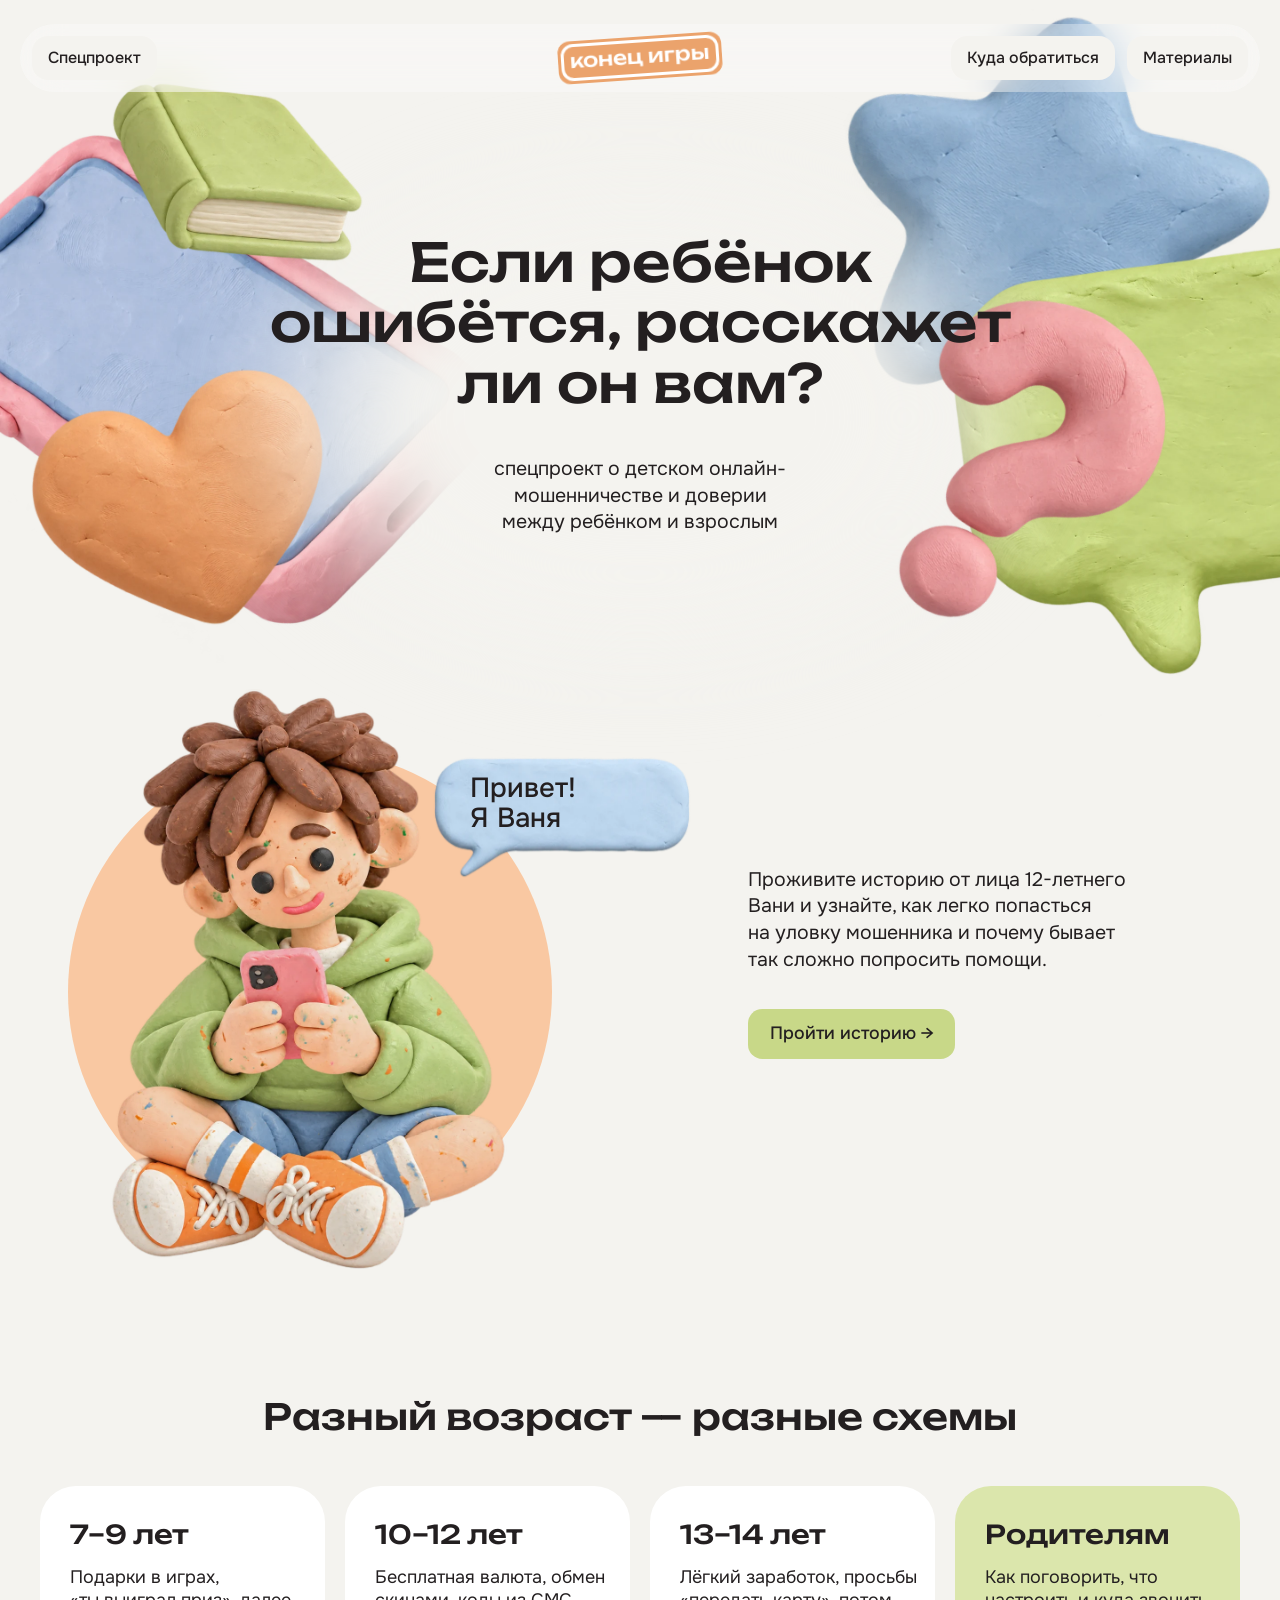
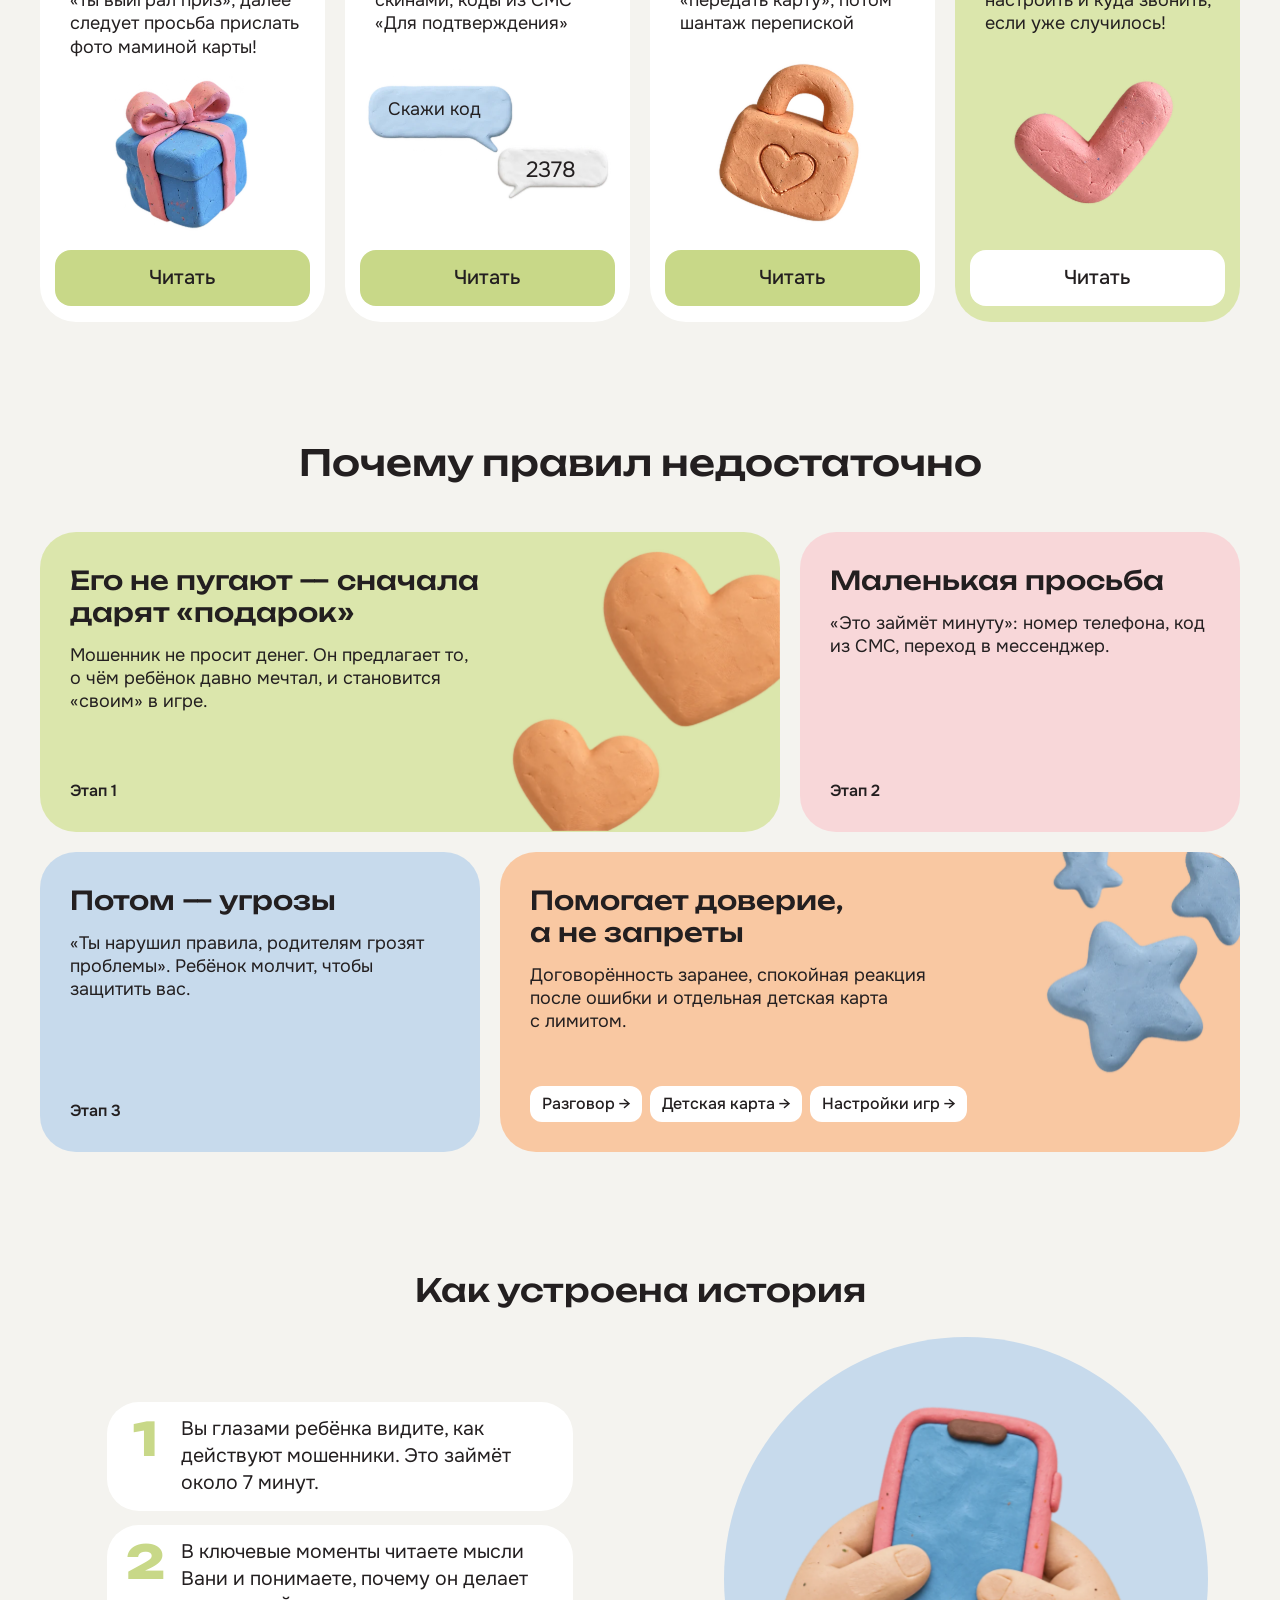
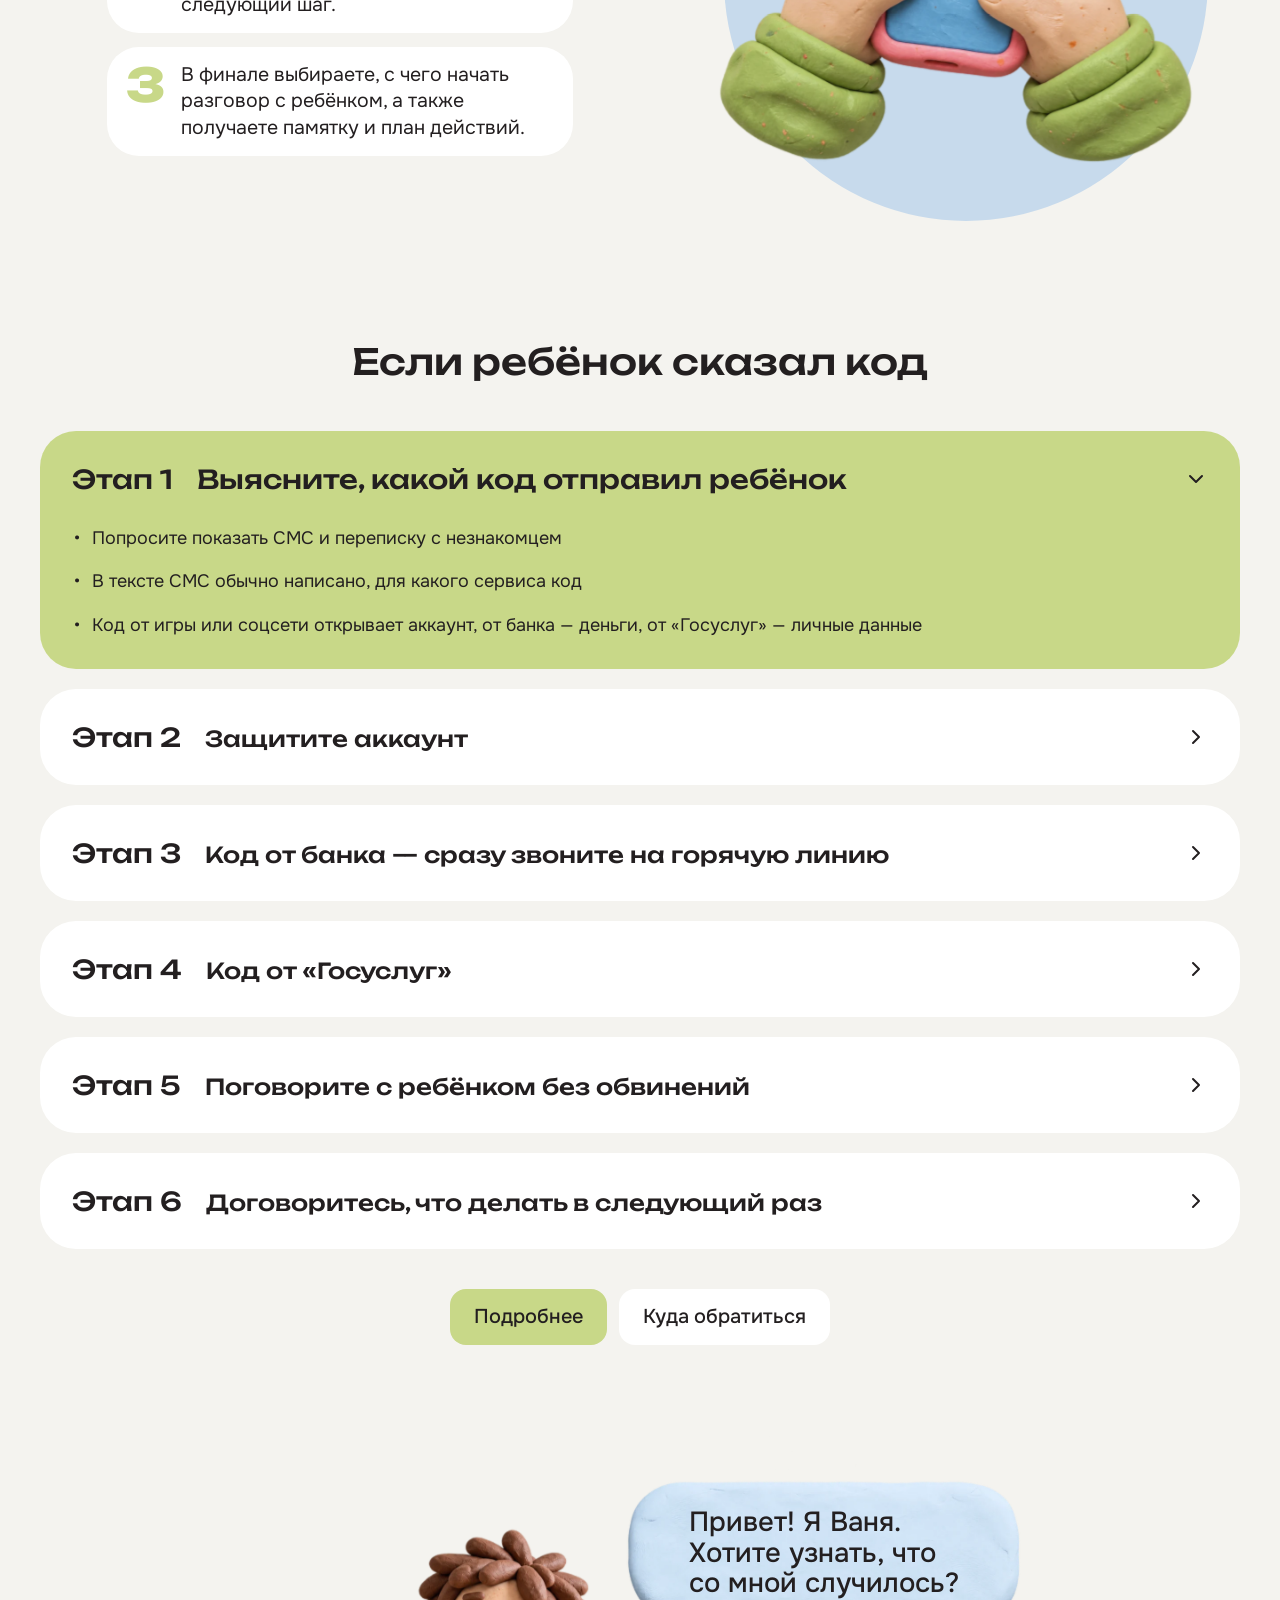
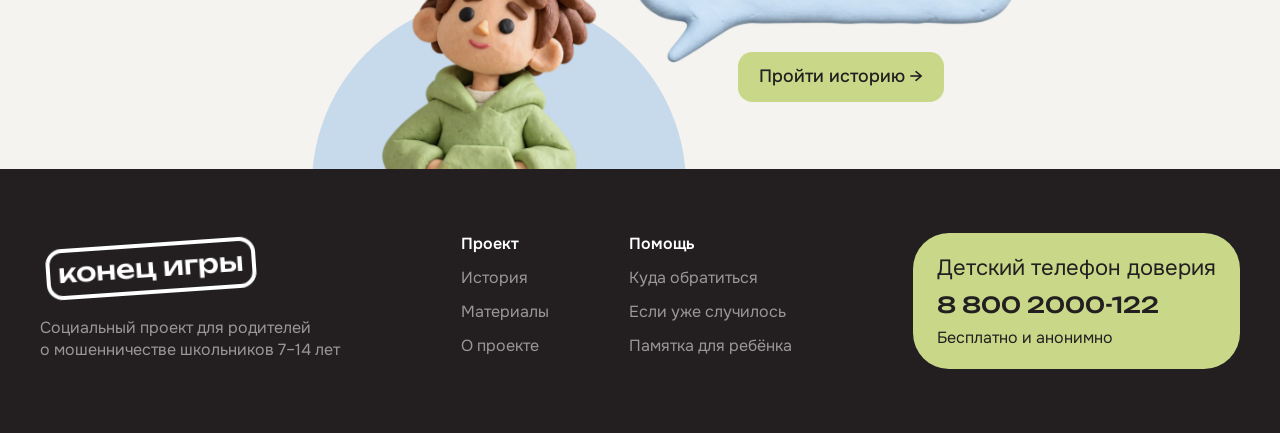
==== index.html @ 8a432562 "SEO: заголовки, описания и alt под поисковые запросы Co-Authored-By: Claude Opus 5.5 (1M context) <n" ====
<!doctype html>
<html lang="ru">
<head>
  <meta charset="utf-8">
  <meta name="viewport" content="width=device-width, initial-scale=1">
  <title>Как защитить ребёнка от мошенников в интернете и играх — Конец игры</title>
  <meta name="description" content="Как мошенники обманывают детей 7–14 лет в играх и мессенджерах и что делать, если ребёнок сказал код из СМС. Интерактивная история 12-летнего Вани и памятки для родителей.">
  <meta name="yandex-verification" content="2475af192db2d3e0" />
  <link rel="canonical" href="https://endofthegame.ru/">
  <meta name="robots" content="index, follow">
  <meta name="theme-color" content="#f4f3ef">
  <link rel="icon" href="/favicon.ico" sizes="any">
  <link rel="icon" href="/icon-192.png" type="image/png" sizes="192x192">
  <link rel="apple-touch-icon" href="/apple-touch-icon.png">
  <link rel="manifest" href="/site.webmanifest">
  <meta property="og:type" content="website">
  <meta property="og:site_name" content="Конец игры">
  <meta property="og:locale" content="ru_RU">
  <meta property="og:url" content="https://endofthegame.ru/">
  <meta property="og:title" content="Конец игры — если ребёнок ошибётся, расскажет ли он вам?">
  <meta property="og:description" content="Как мошенники обманывают детей 7–14 лет в играх и мессенджерах и что делать, если ребёнок сказал код из СМС. Интерактивная история 12-летнего Вани и памятки для родителей.">
  <meta property="og:image" content="https://endofthegame.ru/assets/og/og-image.jpg">
  <meta property="og:image:width" content="1200">
  <meta property="og:image:height" content="630">
  <meta property="og:image:alt" content="Конец игры: пластилиновый Ваня со смартфоном и вопрос «Если ваш ребёнок ошибётся, он расскажет вам?»">
  <meta name="twitter:card" content="summary_large_image">
  <meta name="twitter:title" content="Конец игры — если ребёнок ошибётся, расскажет ли он вам?">
  <meta name="twitter:description" content="Как мошенники обманывают детей 7–14 лет в играх и мессенджерах и что делать, если ребёнок сказал код из СМС. Интерактивная история 12-летнего Вани и памятки для родителей.">
  <meta name="twitter:image" content="https://endofthegame.ru/assets/og/og-image.jpg">
  <script type="application/ld+json">{"@context": "https://schema.org", "@type": "WebSite", "name": "Конец игры", "url": "https://endofthegame.ru/", "inLanguage": "ru", "description": "Как мошенники обманывают детей 7–14 лет в играх и мессенджерах и что делать, если ребёнок сказал код из СМС. Интерактивная история 12-летнего Вани и памятки для родителей.", "image": "https://endofthegame.ru/assets/og/og-image.jpg"}</script>
  <link rel="preconnect" href="https://fonts.googleapis.com">
  <link rel="preconnect" href="https://fonts.gstatic.com" crossorigin>
  <link href="https://fonts.googleapis.com/css2?family=Onest:wght@400;500;600&family=Unbounded:wght@500;800&display=swap" rel="stylesheet">
  <link rel="stylesheet" href="css/styles.css?v=202610262230">
  <!-- Картинки первого экрана: грузим сразу, только нужный вариант (компьютер или телефон) -->
  <link rel="preload" as="image" href="assets/m/m-hero.webp?v=2" type="image/webp" media="(max-width: 900px), (max-width: 1100px) and (max-height: 500px)" fetchpriority="high">
  <link rel="preload" as="image" href="assets/hero-phone.webp" type="image/webp" media="(min-width: 1101px), (min-width: 901px) and (min-height: 501px)" fetchpriority="high">
  <link rel="preload" as="image" href="assets/hero-book.webp" type="image/webp" media="(min-width: 1101px), (min-width: 901px) and (min-height: 501px)" fetchpriority="high">
  <link rel="preload" as="image" href="assets/hero-heart.webp" type="image/webp" media="(min-width: 1101px), (min-width: 901px) and (min-height: 501px)" fetchpriority="high">
  <link rel="preload" as="image" href="assets/hero-cloud.webp" type="image/webp" media="(min-width: 1101px), (min-width: 901px) and (min-height: 501px)" fetchpriority="high">
  <link rel="preload" as="image" href="assets/hero-bubble-lime.webp" type="image/webp" media="(min-width: 1101px), (min-width: 901px) and (min-height: 501px)" fetchpriority="high">
  <link rel="preload" as="image" href="assets/hero-question.webp" type="image/webp" media="(min-width: 1101px), (min-width: 901px) and (min-height: 501px)" fetchpriority="high">
  <!-- Yandex.Metrika counter -->
  <script type="text/javascript">
      (function(m,e,t,r,i,k,a){
          m[i]=m[i]||function(){(m[i].a=m[i].a||[]).push(arguments)};
          m[i].l=1*new Date();
          for (var j = 0; j < document.scripts.length; j++) {if (document.scripts[j].src === r) { return; }}
          k=e.createElement(t),a=e.getElementsByTagName(t)[0],k.async=1,k.src=r,a.parentNode.insertBefore(k,a)
      })(window, document,'script','https://mc.yandex.ru/metrika/tag.js?id=113775909', 'ym');

      ym(113775909, 'init', {ssr:true, webvisor:true, clickmap:true, ecommerce:"dataLayer", referrer: document.referrer, url: location.href, accurateTrackBounce:true, trackLinks:true});
  </script>
  <noscript><div><img src="https://mc.yandex.ru/watch/113775909" style="position:absolute; left:-9999px;" alt="" /></div></noscript>
  <!-- /Yandex.Metrika counter -->
</head>
<body>

<header class="header">
  <a class="nav-item" href="/">Спецпроект</a>
  <a class="header__logo" href="/" aria-label="Конец игры — на главную"><span class="logo">Конец игры</span></a>
  <button class="header__burger" type="button" aria-label="Меню" aria-expanded="false" data-burger><span></span></button>
  <nav class="header__menu" aria-label="Основное меню">
    <a class="nav-item" href="/help">Куда обратиться</a>
    <a class="nav-item" href="/materials">Материалы</a>
  </nav>
</header>

<main>
  <!-- Первый экран: коллаж в координатах макета 1440 -->
  <section class="hero" data-fit data-stretch aria-labelledby="hero-title">
    <!-- На телефоне вместо коллажа — одна картинка из мобильного макета -->
    <img decoding="async" fetchpriority="high" class="hero__m-art m-only" src="assets/m/m-hero.webp?v=2" alt="" width="1170" height="1740">
    <div class="hero__shapes">
    <img decoding="async" loading="lazy" class="deco" data-m="phone" src="assets/hero-phone.webp" alt="" style="left:0px;top:0px;width:736.5px;height:933.5px">
    <img decoding="async" loading="lazy" class="deco" data-m="book" src="assets/hero-book.webp" alt="" style="left:78px;top:53px;width:368px;height:296px">
    <img decoding="async" loading="lazy" class="deco" data-m="heart" src="assets/hero-heart.webp" alt="" style="left:0.3px;top:368px;width:445.6px;height:389.7px">
    <img decoding="async" loading="lazy" class="deco" data-a="right" data-m="cloud" src="assets/hero-cloud.webp" alt="" style="left:782px;top:0px;width:658px;height:536.5px">
    <img decoding="async" loading="lazy" class="deco" data-a="right" data-m="bubble" src="assets/hero-bubble-lime.webp" alt="" style="left:977px;top:144px;width:463px;height:739.9px">
    <div class="hero__glow" data-a="center" aria-hidden="true"></div>
    <img decoding="async" loading="lazy" class="deco" data-a="right" data-m="question" src="assets/hero-question.webp" alt="" style="left:887px;top:261px;width:477px;height:507px">
    </div>

    <div class="hero__title" data-a="center">
      <h1 class="h1" id="hero-title">Если ребёнок ошибётся, расскажет ли он&nbsp;вам?</h1>
      <p class="lead">спецпроект о&nbsp;детском онлайн-мошенничестве и&nbsp;доверии между ребёнком и&nbsp;взрослым</p>
    </div>

    <div class="hero__vanya">
    <div class="circle" data-m="vanya-circle" style="left:76px;top:844px;width:544px;height:544px;background:var(--peach-200)"></div>
    <picture><source media="(max-width: 600px)" srcset="assets/m/m-teen-hero.webp"><img decoding="async" class="deco" data-m="vanya" src="assets/teen-hero.webp" alt="Ваня — пластилиновый подросток со смартфоном" style="left:25px;top:768px;width:617px;height:667px"></picture>
    <picture><source media="(max-width: 600px)" srcset="assets/m/m-hello.webp"><img decoding="async" class="deco" data-m="hello" src="assets/bubble-blue-small.webp" alt="" style="left:471px;top:816px;width:321px;height:199px"></picture>
    <p class="bubble-text" data-m="hello-text" style="left:529px;top:870px;width:207px">Привет!<br>Я&nbsp;Ваня</p>
    </div>

    <div class="hero__intro" data-a="center">
      <p class="lead">Проживите историю от&nbsp;лица 12-летнего Вани и&nbsp;узнайте, как легко попасться на&nbsp;уловку мошенника и&nbsp;почему бывает так сложно попросить&nbsp;помощи.</p>
      <a class="btn" href="/story">Пройти историю →</a>
    </div>
  </section>

  <!-- Разный возраст — разные схемы -->
  <section class="section container" aria-labelledby="ages-title">
    <h2 class="h2 section__title" id="ages-title">Разный возраст&nbsp;— разные&nbsp;схемы</h2>
    <div class="ages">
      <article class="age-card">
        <div class="age-card__text">
          <h3 class="h3">7–9&nbsp;лет</h3>
          <p class="body">Подарки в&nbsp;играх, «ты&nbsp;выиграл приз», далее следует просьба прислать фото маминой&nbsp;карты!</p>
        </div>
        <img decoding="async" loading="lazy" class="deco" data-vis="0.073 0.939" src="assets/age-gift.webp" alt="" style="left:59.8px;top:182.5px;width:166.5px;height:171px">
        <a class="btn" href="/materials">Читать</a>
      </article>

      <article class="age-card">
        <div class="age-card__text">
          <h3 class="h3">10–12&nbsp;лет</h3>
          <p class="body">Бесплатная валюта, обмен скинами, коды из&nbsp;СМС «Для&nbsp;подтверждения»</p>
        </div>
        <!-- Облачко и его текст в одной обёртке, чтобы двигались вместе -->
        <div class="deco age-bubble" style="left:15px;top:182px;width:161px;height:100px">
          <img decoding="async" loading="lazy" src="assets/age-bubble-blue.webp" alt="" data-vis="0.185 0.855">
          <p class="age-card__snippet" style="left:28px;top:31px">Скажи&nbsp;код</p>
        </div>
        <div class="deco age-bubble" style="left:146px;top:248px;width:124.3px;height:77.2px">
          <img decoding="async" loading="lazy" src="assets/age-bubble-white.webp" alt="" data-vis="0.181 0.852">
          <p class="age-card__snippet age-card__snippet--code" style="left:35px;top:22px">2378</p>
        </div>
        <a class="btn" href="/materials">Читать</a>
      </article>

      <article class="age-card">
        <div class="age-card__text">
          <h3 class="h3">13–14&nbsp;лет</h3>
          <p class="body">Лёгкий заработок, просьбы «передать карту», потом шантаж&nbsp;перепиской</p>
        </div>
        <img decoding="async" loading="lazy" class="deco" data-vis="0.043 0.957" src="assets/age-lock.webp" alt="" style="left:49.8px;top:169px;width:182.5px;height:173px">
        <a class="btn" href="/materials">Читать</a>
      </article>

      <article class="age-card age-card--lime">
        <div class="age-card__text">
          <h3 class="h3">Родителям</h3>
          <p class="body">Как поговорить, что настроить и&nbsp;куда звонить, если уже&nbsp;случилось!</p>
        </div>
        <img decoding="async" loading="lazy" class="deco" data-vis="0.03 0.951" src="assets/age-check.webp" alt="" style="left:52.5px;top:192px;width:180px;height:133px">
        <a class="btn btn--white" href="/help">Читать</a>
      </article>
    </div>
  </section>

  <!-- Почему правил недостаточно -->
  <section class="section container" aria-labelledby="why-title">
    <h2 class="h2 section__title" id="why-title">Почему правил недостаточно</h2>
    <div class="stages">
      <article class="stage-card stage-card--lime">
        <div class="stage-card__text">
          <h3 class="h3">Его не&nbsp;пугают&nbsp;— сначала дарят «подарок»</h3>
          <p class="body">Мошенник не&nbsp;просит денег. Он&nbsp;предлагает то, о&nbsp;чём ребёнок давно мечтал, и&nbsp;становится «своим» в&nbsp;игре.</p>
        </div>
        <p class="stage-card__step">Этап&nbsp;1</p>
        <img decoding="async" loading="lazy" class="deco" src="assets/stage-heart-small.webp" alt="" style="left:438px;top:165px;width:209.2px;height:134.8px">
        <img decoding="async" loading="lazy" class="deco" src="assets/stage-heart-large.webp" alt="" style="left:515px;top:0.1px;width:225.3px;height:226.8px">
        <img decoding="async" loading="lazy" class="stage-card__m-art m-only" src="assets/m/m-stage-hearts.webp" alt="" style="right:0;top:0;width:130.5px">
      </article>
      <article class="stage-card stage-card--pink">
        <div class="stage-card__text">
          <h3 class="h3">Маленькая просьба</h3>
          <p class="body">«Это займёт минуту»: номер телефона, код из&nbsp;СМС, переход в&nbsp;мессенджер.</p>
        </div>
        <p class="stage-card__step">Этап&nbsp;2</p>
      </article>
    </div>
    <div class="stages stages--bottom">
      <article class="stage-card stage-card--blue">
        <div class="stage-card__text">
          <h3 class="h3">Потом —&nbsp;угрозы</h3>
          <p class="body">«Ты&nbsp;нарушил правила, родителям грозят проблемы». Ребёнок молчит, чтобы защитить&nbsp;вас.</p>
        </div>
        <p class="stage-card__step">Этап&nbsp;3</p>
      </article>
      <article class="stage-card stage-card--peach">
        <img decoding="async" loading="lazy" class="deco" src="assets/stage-star-1.webp" alt="" style="left:628px;top:0px;width:112px;height:125.6px">
        <img decoding="async" loading="lazy" class="deco" src="assets/stage-star-2.webp" alt="" style="left:525px;top:0px;width:125.2px;height:77.5px">
        <img decoding="async" loading="lazy" class="deco" src="assets/stage-star-3.webp" alt="" style="left:544px;top:25px;width:195.8px;height:234.5px">
        <img decoding="async" loading="lazy" class="stage-card__m-art m-only" src="assets/m/m-stage-stars.webp" alt="" style="right:0;top:0;width:127px">
        <div class="stage-card__text">
          <h3 class="h3" style="max-width:325px">Помогает доверие, а&nbsp;не&nbsp;запреты</h3>
          <p class="body" style="max-width:422px">Договорённость заранее, спокойная реакция после ошибки и&nbsp;отдельная детская карта с&nbsp;лимитом.</p>
        </div>
        <div class="stage-card__chips">
          <a class="chip" href="/materials">Разговор →</a>
          <a class="chip" href="/materials">Детская карта →</a>
          <a class="chip" href="/materials">Настройки игр →</a>
        </div>
      </article>
    </div>
  </section>

  <!-- Как устроена история -->
  <section class="section" aria-labelledby="how-title">
    <div class="how" data-fit style="width:1440px;margin:0 auto">
      <h2 class="h2 center how__title" id="how-title">Как устроена&nbsp;история</h2>
      <ol class="how__list">
        <li class="option-card"><span class="number">1</span><p class="lead">Вы&nbsp;глазами ребёнка видите, как действуют мошенники. Это займёт около 7 минут.</p></li>
        <li class="option-card"><span class="number">2</span><p class="lead">В&nbsp;ключевые моменты читаете мысли Вани и&nbsp;понимаете, почему он&nbsp;делает следующий шаг.</p></li>
        <li class="option-card"><span class="number">3</span><p class="lead">В&nbsp;финале выбираете, с&nbsp;чего начать разговор с&nbsp;ребёнком, а&nbsp;также получаете памятку и&nbsp;план действий.</p></li>
      </ol>
      <div class="how__art" aria-hidden="true">
        <div class="circle" style="inset:0;background:var(--blue-200)"></div>
        <picture><source media="(max-width: 600px)" srcset="assets/m/m-hands.webp"><img decoding="async" loading="lazy" class="deco" src="assets/hands-phone.webp" alt="" style="left:-9px;top:58px;width:539px;height:420px"></picture>
      </div>
    </div>
  </section>

  <!-- Если это уже случилось -->
  <section class="section container" id="if-happened" aria-labelledby="happened-title">
    <h2 class="h2 section__title" id="happened-title">Если ребёнок сказал&nbsp;код</h2>
    <!-- Шаги совпадают с памяткой для родителей на «Куда обратиться» -->
    <div class="steps">
      <details class="step" open>
        <summary class="step__head">
          <span class="step__title"><span class="step__num">Этап 1</span><span class="step__name">Выясните, какой код отправил ребёнок</span></span>
          <svg class="step__chevron" viewBox="0 0 24 24" fill="none" aria-hidden="true"><path d="M9 6l6 6-6 6" stroke="currentColor" stroke-width="2" stroke-linecap="round" stroke-linejoin="round"/></svg>
        </summary>
        <ul class="step__body body">
          <li>Попросите показать СМС и&nbsp;переписку с&nbsp;незнакомцем</li>
          <li>В&nbsp;тексте СМС обычно написано, для&nbsp;какого сервиса&nbsp;код</li>
          <li>Код от&nbsp;игры или&nbsp;соцсети открывает аккаунт, от&nbsp;банка&nbsp;— деньги, от&nbsp;«Госуслуг»&nbsp;— личные&nbsp;данные</li>
        </ul>
      </details>
      <details class="step">
        <summary class="step__head">
          <span class="step__title"><span class="step__num">Этап 2</span><span class="step__name">Защитите аккаунт</span></span>
          <svg class="step__chevron" viewBox="0 0 24 24" fill="none" aria-hidden="true"><path d="M9 6l6 6-6 6" stroke="currentColor" stroke-width="2" stroke-linecap="round" stroke-linejoin="round"/></svg>
        </summary>
        <ul class="step__body body">
          <li>Откройте приложение сами, не&nbsp;по&nbsp;ссылкам незнакомца</li>
          <li>Смените пароль, завершите чужие сеансы, включите двухфакторную&nbsp;защиту</li>
          <li>Сделайте скриншоты переписки и&nbsp;СМС, ничего не&nbsp;удаляйте</li>
        </ul>
      </details>
      <details class="step">
        <summary class="step__head">
          <span class="step__title"><span class="step__num">Этап 3</span><span class="step__name">Код от&nbsp;банка&nbsp;— сразу звоните на&nbsp;горячую линию</span></span>
          <svg class="step__chevron" viewBox="0 0 24 24" fill="none" aria-hidden="true"><path d="M9 6l6 6-6 6" stroke="currentColor" stroke-width="2" stroke-linecap="round" stroke-linejoin="round"/></svg>
        </summary>
        <ul class="step__body body">
          <li>Номер берите на&nbsp;обороте карты или&nbsp;на&nbsp;официальном сайте&nbsp;банка</li>
          <li>Попросите проверить операции и&nbsp;заблокировать карту или&nbsp;онлайн-банк</li>
          <li>Не&nbsp;«отменяйте перевод» по&nbsp;инструкции&nbsp;незнакомца</li>
        </ul>
      </details>
      <details class="step">
        <summary class="step__head">
          <span class="step__title"><span class="step__num">Этап 4</span><span class="step__name">Код от&nbsp;«Госуслуг»</span></span>
          <svg class="step__chevron" viewBox="0 0 24 24" fill="none" aria-hidden="true"><path d="M9 6l6 6-6 6" stroke="currentColor" stroke-width="2" stroke-linecap="round" stroke-linejoin="round"/></svg>
        </summary>
        <ul class="step__body body">
          <li>Войдите через официальный сайт или&nbsp;приложение и&nbsp;смените&nbsp;пароль</li>
          <li>Проверьте сеансы, контакты и&nbsp;историю действий</li>
          <li>Нет доступа&nbsp;— в&nbsp;поддержку, данные уже используют&nbsp;— в&nbsp;полицию</li>
        </ul>
      </details>
      <details class="step">
        <summary class="step__head">
          <span class="step__title"><span class="step__num">Этап 5</span><span class="step__name">Поговорите с&nbsp;ребёнком без&nbsp;обвинений</span></span>
          <svg class="step__chevron" viewBox="0 0 24 24" fill="none" aria-hidden="true"><path d="M9 6l6 6-6 6" stroke="currentColor" stroke-width="2" stroke-linecap="round" stroke-linejoin="round"/></svg>
        </summary>
        <ul class="step__body body">
          <li>Скажите: «Спасибо, что&nbsp;рассказал. Давай вместе&nbsp;разберёмся»</li>
          <li>Сначала решите проблему, потом спокойно&nbsp;обсудите</li>
          <li>Ошибка&nbsp;— не&nbsp;повод для&nbsp;наказания: на&nbsp;уловки попадаются и&nbsp;взрослые</li>
        </ul>
      </details>
      <details class="step">
        <summary class="step__head">
          <span class="step__title"><span class="step__num">Этап 6</span><span class="step__name">Договоритесь, что&nbsp;делать в&nbsp;следующий раз</span></span>
          <svg class="step__chevron" viewBox="0 0 24 24" fill="none" aria-hidden="true"><path d="M9 6l6 6-6 6" stroke="currentColor" stroke-width="2" stroke-linecap="round" stroke-linejoin="round"/></svg>
        </summary>
        <ul class="step__body body">
          <li>Коды из&nbsp;СМС никому, даже «поддержке» и&nbsp;друзьям</li>
          <li>Требуют код, угрожают или&nbsp;обещают подарок&nbsp;— прекратить разговор и&nbsp;прийти к&nbsp;взрослому</li>
          <li>Рассказать вам можно всегда, даже если уже&nbsp;ответил</li>
        </ul>
      </details>
    </div>
    <div class="steps__more">
      <a class="btn" href="/help#parents-memo">Подробнее</a>
      <a class="btn btn--white" href="/help#contacts-block">Куда обратиться</a>
    </div>
  </section>

  <!-- Финальный призыв -->
  <section class="final" aria-label="Пройти историю">
    <div class="final__stage" data-fit>
      <div class="final__vanya">
      <div class="circle" style="left:351px;top:189px;width:421px;height:421px;background:var(--blue-200)"></div>
      <picture><source media="(max-width: 600px)" srcset="assets/m/m-cta-teen.webp"><img decoding="async" loading="lazy" class="deco" src="assets/teen-final.webp" alt="Ваня" style="left:422px;top:109px;width:259px;height:482px"></picture>
      </div>
      <div class="final__bubble">
      <picture><source media="(max-width: 600px)" srcset="assets/m/m-cta-bubble.webp"><img decoding="async" loading="lazy" class="deco" src="assets/bubble-blue-large.webp" alt="" style="left:680px;top:0;width:492px;height:306px"></picture>
      <p class="bubble-text" style="left:707px;top:58px;width:439px;height:160px"><span>Привет! Я&nbsp;Ваня.<br>Хотите узнать, что<br>со&nbsp;мной&nbsp;случилось?</span></p>
      </div>
      <a class="btn final__btn" href="/story" style="position:absolute;left:830px;top:250px">Пройти историю →</a>
    </div>
  </section>
</main>

<footer class="footer">
  <div class="container footer__inner">
    <div class="footer__about">
      <span class="logo logo--footer">Конец игры</span>
      <p class="body-s">Социальный проект для&nbsp;родителей<br>о&nbsp;мошенничестве школьников 7–14&nbsp;лет</p>
    </div>
    <nav class="footer__nav" aria-label="Подвал">
      <div class="footer__col">
        <span class="footer__col-title">Проект</span>
        <a href="/story">История</a>
        <a href="/materials">Материалы</a>
        <a href="/about">О&nbsp;проекте</a>
      </div>
      <div class="footer__col">
        <span class="footer__col-title">Помощь</span>
        <a href="/help">Куда обратиться</a>
        <a href="/#if-happened">Если уже случилось</a>
        <a href="/materials">Памятка для&nbsp;ребёнка</a>
      </div>
    </nav>
    <a class="hotline" href="tel:88002000122">
      <span class="hotline__title">Детский телефон доверия</span>
      <span class="hotline__phone">8 800 2000-122</span>
      <span class="body-s">Бесплатно и&nbsp;анонимно</span>
    </a>
  </div>
</footer>

<script src="js/fit.js?v=202610262230"></script>
<script src="js/menu.js?v=202610262230"></script>
<script src="js/age-center.js?v=202610262230"></script>
<script src="js/hero-motion.js?v=202610262230"></script>
<script src="js/page-motion.js?v=202610262230"></script>
</body>
</html>
---- css/styles.css ----
/* «Конец игры» — стили сайта по макету в Figma (страница «сайт финалим») */

/* ---------- Токены ---------- */
:root {
  --bg-page: #f4f3ef;
  --bg-surface: #ffffff;
  --bg-inverse: #231f20;
  --text-primary: #231f20;
  --text-secondary: #6e6a6b;
  --text-on-dark: #ffffff;
  --text-on-dark-secondary: #9b9799;

  --lime-500: #c8d888;
  --lime-200: #dbe6ac;
  --pink-500: #edaaae;
  --pink-200: #f8d7d9;
  --blue-500: #92b2ce;
  --blue-200: #c7daec;
  --peach-500: #eba36c;
  --peach-200: #f9c8a2;

  --radius-s: 12px;
  --radius-m: 16px;
  --radius-l: 36px;
  --radius-full: 999px;

  --container: 1200px;
  --header-width: 1320px;
  --section-gap: 120px;

  --font-heading: "Unbounded", system-ui, sans-serif;
  --font-text: "Onest", system-ui, sans-serif;
}

/* ---------- База ---------- */
*,
*::before,
*::after { box-sizing: border-box; }

/* Без висячих слов: заголовки ровными строками, абзацы без одного слова в последней строке */
h1, h2, h3, h4 { text-wrap: balance; }
/* p, li без text-wrap: pretty: он рвал строки раньше времени и давал дыры в тексте; висячие слова держит &nbsp; */

html { -webkit-text-size-adjust: 100%; }

body {
  margin: 0;
  background: var(--bg-page);
  color: var(--text-primary);
  font-family: var(--font-text);
  font-size: 18px;
  line-height: 1.3;
}

/* Иллюстрации-коллажи выходят за край макета — обрезаем по ширине окна */
main { overflow-x: clip; }

h1, h2, h3, h4, p, ul { margin: 0; }
ul { padding: 0; list-style: none; }
a { color: inherit; text-decoration: none; }
img { display: block; max-width: none; }

/* Картинка ещё не выгружена — не показываем значок битого файла */
img.is-missing { visibility: hidden; }

.container {
  width: 100%;
  max-width: calc(var(--container) + 40px);
  margin: 0 auto;
  padding: 0 20px;
}

/* ---------- Типографика ---------- */
.h1 { font: 500 60px/68px var(--font-heading); }
.h2 { font: 500 36px/42px var(--font-heading); }
.h3 { font: 500 26px/32px var(--font-heading); }
.h4 { font: 500 22px/28px var(--font-heading); }
.number { font: 800 52px/52px var(--font-heading); color: var(--lime-500); }
.lead { font: 400 22px/30px var(--font-text); }
.body { font: 400 18px/1.3 var(--font-text); }
.body-s { font: 400 16px/22px var(--font-text); }
.label { font: 600 16px/22px var(--font-text); }
.eyebrow {
  font: 600 16px/20px var(--font-text);
  letter-spacing: 0.08em;
  text-transform: uppercase;
  color: var(--peach-500);
}
.center { text-align: center; }

.section { margin-top: var(--section-gap); }
.section__title { margin-bottom: 48px; text-align: center; }

/* ---------- Кнопки и чипы ---------- */
.btn {
  display: inline-flex;
  align-items: center;
  justify-content: center;
  gap: 8px;
  padding: 16px 24px;
  border: 0;
  border-radius: var(--radius-m);
  background: var(--lime-500);
  color: var(--text-primary);
  font: 500 20px/24px var(--font-text);
  cursor: pointer;
  white-space: nowrap;
  transition: filter .15s ease, transform .15s ease;
}
.btn:hover { filter: brightness(0.96); }
.btn:active { transform: translateY(1px); }
.btn:focus-visible,
.chip:focus-visible,
.nav-item:focus-visible { outline: 3px solid var(--blue-500); outline-offset: 2px; }
.btn--pink { background: var(--pink-500); }
.btn--white { background: var(--bg-surface); }
.btn--s { padding: 12px 16px; font-size: 16px; line-height: 20px; }

.chip {
  display: inline-flex;
  align-items: center;
  padding: 8px 12px;
  border-radius: var(--radius-s);
  background: var(--bg-surface);
  font: 500 16px/20px var(--font-text);
  white-space: nowrap;
}
.chip:hover { background: var(--bg-page); }

/* ---------- Логотип ---------- */
.logo {
  position: relative;
  display: inline-flex;
  align-items: flex-end;
  justify-content: center;
  padding: 9px 12px 10.5px;
  border-radius: 12px;
  background: var(--peach-500);
  color: #fff;
  font: 500 19.5px/23.5px var(--font-heading);
  text-transform: lowercase;
  white-space: nowrap;
  transform: rotate(-3.92deg);
}
.logo::after {
  content: "";
  position: absolute;
  inset: 2.6px 3.1px;
  border: 3px solid #fff;
  border-radius: 12px;
  pointer-events: none;
}
.logo--footer {
  padding: 12px 16px 14px;
  background: transparent;
  font-size: 26px;
  line-height: 31.4px;
  transform: rotate(-3.9deg);
}
.logo--footer::after { inset: 3.4px 4.2px; border-width: 4px; border-radius: 16px; }

/* Плашка «история Вани» в шапке истории */
.logo-story { position: relative; display: inline-block; width: 199px; height: 68px; }
.logo-story .logo { position: absolute; left: 1px; top: 1px; transform: rotate(1.08deg); }
.logo-story__tag {
  position: absolute;
  left: 80px;
  top: 32px;
  padding: 7.4px 7.2px 8.3px;
  border-radius: 7.2px;
  background: var(--blue-500);
  color: #fff;
  font: 500 11.75px/10px var(--font-heading);
  white-space: nowrap;
  transform: rotate(-4.37deg);
}

/* ---------- Шапка ---------- */
.header {
  position: absolute;
  z-index: 20;
  top: 24px;
  left: 50%;
  display: flex;
  align-items: center;
  justify-content: space-between;
  width: min(var(--header-width), calc(100% - 40px));
  height: 68px;
  padding: 12px;
  border-radius: var(--radius-full);
  background: rgba(255, 255, 255, 0.3);
  -webkit-backdrop-filter: blur(20px);
  backdrop-filter: blur(20px);
  transform: translateX(-50%);
}
/* На компьютере шапка закреплена сверху при прокрутке (кроме истории) */
.header:not(.header--story) { position: fixed; }
.header { transition: background-color .3s ease; }
.header.is-scrolled { background: rgba(243, 242, 238, .85); }
.header__menu { display: flex; gap: 12px; }
.header__logo { position: absolute; left: 50%; top: 50%; transform: translate(-50%, -50%); }

.nav-item {
  display: inline-flex;
  align-items: center;
  justify-content: center;
  padding: 12px 16px;
  border-radius: var(--radius-m);
  background: var(--bg-page);
  font: 500 16px/20px var(--font-text);
  white-space: nowrap;
}
.nav-item:hover { background: var(--bg-surface); }
.nav-item.is-active { background: var(--lime-500); }
.nav-item--surface { background: var(--bg-surface); color: var(--text-secondary); }
.nav-item--surface:hover { color: var(--text-primary); }

/* Шапка истории: лого слева, прогресс по центру, выход справа */
.header--story { background: transparent; backdrop-filter: none; -webkit-backdrop-filter: none; padding: 12px 0; }
.header--story .header__side { flex: 1 0 0; display: flex; }
.header--story .header__side--end { justify-content: flex-end; }
.header--story .logo-story { position: absolute; left: 0; top: 10px; }

.progress {
  display: flex;
  align-items: center;
  justify-content: space-between;
  gap: 16px;
  min-width: 330px;
  height: 42px;
  padding: 11.6px;
  white-space: nowrap;
  border-radius: 16px;
  background: var(--bg-surface);
  font: 400 18.5px/25.5px var(--font-text);
}
.progress__bars { display: flex; gap: 7px; }
.progress__bar { width: 32.4px; height: 9.3px; border-radius: 4px; background: var(--bg-page); }
.progress__bar.is-done { background: var(--lime-500); }
.progress--pink .progress__bar.is-done { background: var(--pink-500); }

/* ---------- Подвал ---------- */
.footer {
  margin-top: var(--section-gap);
  padding: 64px 0;
  background: var(--bg-inverse);
  color: var(--text-on-dark-secondary);
}
.footer__inner { display: flex; align-items: flex-start; justify-content: space-between; gap: 40px; }
.footer__about { display: flex; flex-direction: column; gap: 20px; }
.footer__about .logo { align-self: flex-start; margin: 7px 0 0 2px; }
.footer__nav { display: flex; gap: 80px; font: 400 16px/22px var(--font-text); }
.footer__col { display: flex; flex-direction: column; gap: 12px; }
.footer__col-title { font-weight: 600; color: var(--text-on-dark); }
.footer__col a:hover { color: var(--text-on-dark); }
.hotline {
  display: flex;
  flex-direction: column;
  gap: 8px;
  padding: 20px 24px;
  border-radius: var(--radius-l);
  background: var(--lime-500);
  color: var(--text-primary);
  white-space: nowrap;
}
.hotline__title { font: 400 22px/30px var(--font-text); }
.hotline__phone { font: 500 22px/28px var(--font-heading); }

/* Абсолютно позиционированные иллюстрации (координаты из макета) */
.deco { position: absolute; pointer-events: none; user-select: none; }
.screen img.gift-link { pointer-events: auto; cursor: pointer; }
.age-bubble img { position: absolute; inset: 0; width: 100%; height: 100%; }
.circle { position: absolute; border-radius: 50%; }

/* =========================================================
   Главная
   ========================================================= */
.hero {
  --dx: 0px;
  position: relative;
  width: 1440px;
  overflow: hidden;
  height: 1435px;
  margin: 0 auto;
}
.hero [data-a="right"] { translate: var(--dx) 0; }
.hero [data-a="center"] { translate: calc(var(--dx) / 2) 0; }
.hero__glow {
  position: absolute;
  left: 230px;
  top: 150px;
  width: 980px;
  height: 640px;
  border-radius: 50%;
  background: radial-gradient(closest-side, var(--bg-page) 55%, rgba(244, 243, 239, 0) 100%);
  filter: blur(40px);
}
.hero__title {
  position: absolute;
  left: 293px;
  top: 261px;
  width: 855px;
  display: flex;
  flex-direction: column;
  align-items: center;
  gap: 48px;
  text-align: center;
}
.hero__title .lead { width: 495px; text-wrap: balance; }
.hero__title .h1, .hero__intro .lead { text-wrap: balance; }
.hero__intro {
  position: absolute;
  left: 842px;
  top: 975px;
  width: 478px;
  display: flex;
  flex-direction: column;
  align-items: flex-start;
  gap: 40px;
}

/* Реплика героя поверх облачка-картинки */
/* Финальное облачко: текст по центру тела облачка */
.final__bubble .bubble-text { display: flex; align-items: center; justify-content: center; }
.bubble-text {
  position: absolute;
  font: 500 31px/1.1 var(--font-text);
}

/* Карточки возрастов */
.ages { display: grid; grid-template-columns: repeat(4, 1fr); gap: 20px; }
.age-card {
  position: relative;
  height: 436px;
  padding: 32px 30px;
  border-radius: var(--radius-l);
  background: var(--bg-surface);
  overflow: hidden;
}
.age-card--lime { background: var(--lime-200); }
.age-card__text { position: relative; z-index: 1; display: flex; flex-direction: column; gap: 16px; width: 243px; }
.age-card .btn { position: absolute; left: 15px; right: 15px; bottom: 16px; }
.age-card__snippet { position: absolute; font: 400 18px/1.3 var(--font-text); white-space: nowrap; }
.age-card__snippet--code { font-size: 22px; line-height: 30px; }

/* Карточки этапов */
.stages { display: grid; grid-template-columns: 740px 1fr; gap: 20px; }
.stages > :nth-child(3) { grid-column: auto; }
.stages--bottom { grid-template-columns: 440px 1fr; margin-top: 20px; }
.stage-card {
  position: relative;
  display: flex;
  flex-direction: column;
  justify-content: space-between;
  height: 300px;
  padding: 32px 30px 30px;
  border-radius: var(--radius-l);
  overflow: hidden;
}
.stage-card__text { position: relative; z-index: 1; display: flex; flex-direction: column; gap: 16px; max-width: 440px; }
.stage-card__step { position: relative; z-index: 1; font: 600 16px/22px var(--font-text); }
.stage-card--lime { background: var(--lime-200); }
.stage-card--pink { background: var(--pink-200); }
.stage-card--blue { background: var(--blue-200); }
.stage-card--peach { background: var(--peach-200); }
.stage-card__chips { position: relative; z-index: 1; display: flex; flex-wrap: wrap; gap: 8px; }

/* Как устроена история */
.how { position: relative; height: 618px; }
.how__title { position: relative; z-index: 1; }
.how__list { position: absolute; left: 120px; top: 147px; width: 525px; display: flex; flex-direction: column; gap: 16px; margin: 0; padding: 0; list-style: none; }
.option-card {
  display: flex;
  align-items: flex-start;
  gap: 16px;
  padding: 16px 20px;
  border-radius: var(--radius-l);
  background: var(--bg-surface);
}
.option-card .number { flex: 0 0 48px; text-align: center; }
.option-card .lead { flex: 1; }
.how__art { position: absolute; left: 814px; top: 74px; width: 544px; height: 544px; }

/* Если уже случилось — аккордеон */
.steps { display: flex; flex-direction: column; gap: 20px; }
.steps__more { display: flex; flex-wrap: wrap; justify-content: center; gap: 12px; margin-top: 40px; }
.step {
  border-radius: var(--radius-l);
  background: var(--bg-surface);
  transition: background .2s ease;
}
.step[open] { background: var(--lime-500); }
.step__head {
  display: flex;
  align-items: center;
  justify-content: space-between;
  gap: 24px;
  padding: 32px;
  cursor: pointer;
  list-style: none;
}
.step__head::-webkit-details-marker { display: none; }
.step__title { display: flex; align-items: baseline; gap: 24px; font-family: var(--font-heading); font-weight: 500; }
.step__num { font-size: 26px; line-height: 32px; white-space: nowrap; }
.step__name { font-size: 22px; line-height: 28px; }
.step[open] .step__name { font-size: 26px; line-height: 32px; }
.step__chevron { flex: 0 0 24px; width: 24px; height: 24px; transition: transform .2s ease; }
.step[open] .step__chevron { transform: rotate(90deg); }
.step__body { display: flex; flex-direction: column; gap: 20px; padding: 0 32px 32px; }
.step__body li { position: relative; padding-left: 20px; }
.step__body li::before { content: "•"; position: absolute; left: 2px; }

/* Финальный призыв */
.final { position: relative; margin-top: 85px; overflow: hidden; }
.final__stage { position: relative; width: 1440px; height: 381px; margin: 0 auto; }
/* Ваня стоит прямо на подвале, без отступа */
main:has(> .final:last-child) + .footer { margin-top: 0; }

/* =========================================================
   Экраны истории
   ========================================================= */
.story-page { min-height: 100vh; }
.scene {
  position: relative;
  width: 1440px;
  height: 720px;
  margin: 0 auto;
  overflow: hidden;
}
.scene__art {
  position: absolute;
  left: -174px;
  top: 0;
  width: 1010px;
  height: 721px;
  object-fit: cover;
  object-position: bottom;
  /* круглая маска из макета: круг 1068 со смещением −120/−77 от картинки */
  -webkit-mask: radial-gradient(circle 534px at 654px 457px, #000 99.8%, transparent 100%);
  mask: radial-gradient(circle 534px at 654px 457px, #000 99.8%, transparent 100%);
}
.scene__text {
  position: absolute;
  left: 827px;
  top: 145px;
  width: 560px;
  display: flex;
  flex-direction: column;
  align-items: flex-start;
  gap: 32px;
}
.scene__content { display: flex; flex-direction: column; gap: 20px; }

/* =========================================================
   Послесловие
   ========================================================= */
.after-hero { padding-top: 172px; padding-bottom: 64px; display: flex; flex-direction: column; align-items: center; gap: 20px; text-align: center; }
.after-hero .h2 { max-width: 876px; }
.trap-grid { display: grid; grid-template-columns: repeat(4, 1fr); gap: 20px; margin: 0; padding: 0; list-style: none; }
.trap-card { display: flex; flex-direction: column; gap: 16px; padding: 32px; border-radius: var(--radius-l); background: var(--bg-surface); }
.trap-card__top { display: flex; flex-direction: column; gap: 12px; } .trap-card .number { align-self: flex-start; }

.help-grid { display: grid; grid-template-columns: repeat(3, 1fr); gap: 24px; }
.help-card { display: flex; flex-direction: column; border-radius: var(--radius-l); background: var(--bg-surface); overflow: hidden; }
.help-card__pic { position: relative; height: 223px; overflow: hidden; }
.help-card__pic img { position: absolute; inset: 0; width: 100%; height: 100%; object-fit: cover; object-position: bottom; }
.help-card__pic--blue { background: var(--blue-200); }
.help-card__pic--peach { background: var(--peach-200); }
.help-card__pic--lime { background: var(--lime-200); }
.help-card__text { display: flex; flex-direction: column; gap: 16px; padding: 32px; }

.agree { display: flex; align-items: center; gap: 64px; padding-top: 80px; padding-bottom: 80px; }
.agree__text { flex: 1; display: flex; flex-direction: column; align-items: flex-start; gap: 20px; }
.agree__text .h2 { max-width: 520px; }
.agree__text .body-s { max-width: 483px; }
.agree__actions { display: flex; flex-wrap: wrap; gap: 20px; }
.agree__quote { flex: 0 0 590px; margin: 0; display: flex; flex-direction: column; gap: 16px; padding: 40px 40px 48px; border-radius: var(--radius-l); background: var(--lime-500); }

.links-grid { display: grid; grid-template-columns: 1fr 1fr; gap: 24px; }
.link-card { display: flex; flex-direction: column; align-items: flex-start; gap: 48px; padding: 40px; border-radius: var(--radius-l); background: var(--bg-surface); }
.link-card__text { display: flex; flex-direction: column; gap: 12px; }

/* =========================================================
   Адаптив: «коллажные» блоки свёрстаны в координатах макета 1440
   и на узких экранах масштабируются целиком (js/fit.js, атрибут
   data-fit); сетки и карточки перестраиваются медиазапросами
   ========================================================= */

@media (max-width: 1240px) {
  .stages, .stages--bottom { grid-template-columns: 1fr 1fr; }
  .ages { grid-template-columns: repeat(2, 1fr); }
  .trap-grid { grid-template-columns: repeat(2, 1fr); }
  .help-grid { grid-template-columns: 1fr; }
  .agree { flex-direction: column; align-items: stretch; }
  .agree__quote { flex-basis: auto; }
  /* Карточки этапов в две равные колонки: настольные картинки рассчитаны
     на другую ширину и обрезались, ставим угловые картинки из мобильного макета */
  .stage-card .deco { display: none; }
  .stage-card .stage-card__m-art { display: block; position: absolute; height: auto; pointer-events: none; }
  .stage-card--lime .stage-card__text, .stage-card--peach .stage-card__text { max-width: calc(100% - 120px); }
}

@media (max-width: 760px) {
  :root { --section-gap: 64px; }
  .h1 { font-size: 32px; line-height: 38px; }
  .h2 { font-size: 26px; line-height: 32px; }
  .h3 { font-size: 20px; line-height: 26px; }
  .h4, .step__num, .step__name, .step[open] .step__name { font-size: 18px; line-height: 24px; }
  .number { font-size: 40px; line-height: 40px; }
  .lead { font-size: 18px; line-height: 26px; }
  .body { font-size: 16px; line-height: 24px; }
  .eyebrow { font-size: 14px; line-height: 18px; }
  .section__title { margin-bottom: 32px; }

  .header { top: 12px; }
  .header__menu .nav-item:not(:first-child),
  .header > .nav-item { display: none; }
  .header__logo { left: 24px; transform: translateY(-50%); }
  .header { justify-content: flex-end; }

  .ages, .stages, .stages--bottom, .trap-grid, .links-grid { grid-template-columns: 1fr; }
  .stage-card { height: auto; min-height: 260px; gap: 32px; }
  .step__head { padding: 24px; }
  .step__title { flex-direction: column; gap: 4px; }
  .step__body { padding: 0 24px 24px; }
  .footer__inner, .footer__nav { flex-direction: column; gap: 32px; }
  .agree__quote { padding: 28px; }
  .link-card { padding: 28px; gap: 28px; }
}

/* =========================================================
   История: сцена 1440×720, экраны переключаются js/story.js
   ========================================================= */
.story-body { overflow: hidden; background: var(--bg-page); transition: background .3s ease; }
.story-body.is-pink { background: var(--pink-200); }
/* Сцена занимает всё окно. Внутри — координаты макета 1440×720, которые
   js/story-layout.js масштабирует под высоту или ширину окна. Лишнее место
   отдают сдвигом: data-a="right" прижат к правому краю, "center" — к центру,
   "left" — к левому; все три центрируются по вертикали. Иллюстрация (.art)
   растягивается во всю высоту окна и прижата к левому краю, как в Фигме. */
.story-stage {
  --dx: 0px;
  --dy: 0px;
  --a: 1;
  position: relative;
  width: 1440px;
  height: 720px;
  overflow: hidden;
}
.story-stage .header--story { position: absolute; z-index: 30; top: 24px; left: 60px; width: calc(100% - 120px); transform: none; }
.screen [data-a="left"] { translate: 0 var(--dy); }
.screen [data-a="right"] { translate: var(--dx) var(--dy); }
.screen [data-a="center"] { translate: calc(var(--dx) / 2) var(--dy); }
.art {
  position: absolute;
  left: 0;
  top: 0;
  width: 1440px;
  height: 720px;
  transform-origin: 0 0;
  transform: translateX(var(--ax, 0px)) scale(var(--a));
  pointer-events: none;
}
.art--center {
  transform-origin: 50% 100%;
  transform: translate(calc(var(--dx) / 2), calc(var(--dy) * 2)) scale(var(--a-center, 1));
}
.screen { position: absolute; inset: 0; display: none; }
.screen.is-active { display: block; animation: screen-in .35s ease; }
@keyframes screen-in { from { opacity: 0; } to { opacity: 1; } }
@media (prefers-reduced-motion: reduce) { .screen.is-active { animation: none; } }
.screen > * { position: absolute; }
.screen__text { display: flex; flex-direction: column; align-items: flex-start; gap: 32px; }
.screen__content { display: flex; flex-direction: column; align-items: flex-start; gap: 20px; }

/* Список правил с галочками */
.rule-list { display: flex; flex-direction: column; gap: 8px; }
.rule { display: flex; align-items: center; gap: 16px; padding: 12px 24px 12px 20px; border-radius: var(--radius-l); background: var(--bg-surface); }
.rule svg { flex: 0 0 28px; }

/* Карточка-подпись поверх сцены */
.caption-card { display: flex; flex-direction: column; align-items: flex-start; gap: 28px; width: 360px; padding: 24px; border-radius: var(--radius-l); background: var(--bg-surface); }
.caption-card__text { display: flex; flex-direction: column; gap: 8px; }

.tip { width: 360px; padding: 16px 20px; border-radius: var(--radius-m); background: var(--bg-surface); }

/* Чаты: голубая шапка, белый фон, входящие #f4f3ef, исходящие #c7daec */
.chat { display: flex; flex-direction: column; overflow: hidden; border-radius: var(--radius-l); background: var(--bg-surface); }
.chat__head { display: flex; align-items: center; gap: 8px; padding: 12px 16px; background: var(--blue-200); }
.chat__avatar { flex: 0 0 auto; width: 42px; height: 42px; border-radius: 50%; object-fit: cover; }
.chat__avatar--text { display: flex; align-items: center; justify-content: center; background: var(--lime-500); font: 500 14px/1 var(--font-heading); color: #000; }
.chat__name { font: 600 16px/22px var(--font-text); }
.chat__status { font: 500 13px/18px var(--font-text); }
.chat__body { display: flex; flex-direction: column; align-items: flex-start; gap: 8px; padding: 16px; }
.msg {
  display: flex;
  flex-direction: column;
  gap: 4px;
  max-width: 260px;
  padding: 8px 12px;
  border-radius: 15px 15px 15px 4px;
  background: var(--bg-page);
  font: 400 13px/18px var(--font-text);
}
.msg--out { align-self: flex-end; border-radius: 15px 15px 4px 15px; background: var(--blue-200); }
.msg__author { font-weight: 600; }
.msg__time { font-weight: 500; color: var(--text-secondary); }
.msg--out .msg__time { opacity: .7; }
.typing { align-self: flex-end; padding: 8px 12px; border-radius: var(--radius-full); background: var(--blue-200); font: 500 13px/18px var(--font-text); }

/* Крупный чат «службы безопасности» (масштаб 1.26 от базового) */
.chat--large { border-radius: 45px; }
.chat--large .chat__head { gap: 10px; padding: 15px; }
.chat--large .chat__avatar { width: 41px; height: 41px; }
.chat--large .chat__name,
.chat--large .chat__status { font: 500 16.4px/22.7px var(--font-text); }
.chat--large .chat__body { gap: 10px; padding: 15px 15px 20px; }
.chat--large .msg { max-width: none; gap: 5px; padding: 10px 15px; border-radius: 19px 19px 19px 5px; font-size: 16.4px; line-height: 22.7px; }
.chat--large .msg:not(.msg--out) { width: 247px; }
.chat--large .msg--out { border-radius: 19px 19px 5px 19px; }
.chat--large .msg__time { opacity: .7; }

/* Угрозы поверх чата */
.shout { display: flex; flex-direction: column; gap: 8px; padding: 20px 24px; border-radius: 32.5px 32.5px 32.5px 9.7px; background: var(--pink-500); }
.shout__text { font: 400 23.8px/35.7px var(--font-text); text-transform: uppercase; }
.shout__time { font: 500 21.4px/29.2px var(--font-text); opacity: .7; }

.timer { padding: 8px 16px; border-radius: var(--radius-m); background: var(--pink-500); font: 500 22px/28px var(--font-text); font-variant-numeric: tabular-nums; }

/* Пуш от мамы на краю экрана */
.push { display: flex; gap: 12px; width: 300px; padding: 16px; border-radius: var(--radius-s); background: var(--bg-page); opacity: .45; filter: blur(1px); }
.push__avatar { flex: 0 0 40px; height: 40px; display: flex; align-items: center; justify-content: center; border-radius: 50%; background: var(--lime-500); font: 500 22px/28px var(--font-heading); }
.push__body { flex: 1; display: flex; flex-direction: column; gap: 4px; }
.push__top { display: flex; justify-content: space-between; }

/* Профиль игрока */
.player { display: flex; align-items: center; gap: 8px; }
.player__avatar { width: 48px; height: 48px; border-radius: 50%; background: var(--peach-200); object-fit: cover; object-position: bottom; }
.player__info { display: flex; flex-direction: column; gap: 6px; width: 170px; }
.player__row { display: flex; align-items: center; gap: 8px; }
.player__name { font: 600 16px/22px var(--font-text); color: var(--text-secondary); }
.player__lvl { padding: 2px 8px; border-radius: 999px; background: var(--bg-surface); font: 500 13px/18px var(--font-text); color: var(--text-secondary); }
.player__xp { width: 152px; height: 10px; border-radius: 999px; background: var(--bg-surface); overflow: hidden; }
.player__xp span { display: block; width: 100px; height: 100%; border-radius: 999px; background: var(--lime-500); }

/* Запрос в друзья */
.friend { display: flex; align-items: center; gap: 16px; padding: 24px; border-radius: var(--radius-l); background: var(--bg-surface); }
.friend__text { display: flex; flex-direction: column; gap: 4px; color: var(--text-secondary); }
.btn--blue { background: #a1bed8; }
.btn--muted { background: var(--bg-page); }

/* Окна переписки с мамой */
.mom-chat { width: 352px; }
.mom-chat .chat__head { gap: 12px; padding: 12px 20px; }
.mom-chat .chat__avatar { width: 48px; height: 48px; }
.mom-chat .chat__body { gap: 16px; padding: 20px; }
.mom-chat .msg { padding: 12px 16px; border-radius: 20px 20px 20px 6px; font-size: 16px; line-height: 22px; }
.mom-chat .msg--out { border-radius: 20px 20px 6px 20px; }
.mom-chat .msg__time { font-size: 13px; line-height: 18px; }
/* Место под ответ «Да» занято заранее, чтобы окно не прыгало, когда он появится */
.mom-chat__slot { display: flex; justify-content: flex-end; align-self: stretch; min-height: 66px; }
.mom-chat [data-reply].is-hidden { visibility: hidden; }
.mom-chat [data-reply].is-sent { animation: msg-in .45s cubic-bezier(.2, .9, .3, 1.2) both; }
.composer__placeholder { color: var(--text-secondary); }
.composer { display: flex; align-items: center; gap: 8px; width: 100%; padding: 8px 8px 8px 20px; border-radius: var(--radius-full); background: var(--bg-page); }
.composer__input { flex: 1; font: 400 18px/1.3 var(--font-text); }
.composer__input--empty { color: var(--text-secondary); }
.composer__send { flex: 0 0 36px; height: 36px; border-radius: 50%; background: var(--blue-500); display: flex; align-items: center; justify-content: center; }
.caret { animation: caret 1s steps(1) infinite; }
@keyframes caret { 50% { opacity: 0; } }

/* Варианты ответа */
/* Варианты ответа — кнопки в стиле сайта, текст может переноситься */
.btn.choice { justify-content: flex-start; max-width: 462px; white-space: normal; text-align: left; }
.badge { flex: 0 0 40px; height: 40px; display: flex; align-items: center; justify-content: center; border-radius: var(--radius-s); background: var(--lime-500); color: #fff; font: 500 22px/28px var(--font-heading); }
.badge--s { flex-basis: 32px; height: 32px; font: 600 16px/22px var(--font-text); }

.todo { display: flex; flex-direction: column; gap: 16px; width: 510px; padding: 24px; border-radius: var(--radius-l); background: var(--bg-surface); }
.todo__item { display: flex; align-items: flex-start; gap: 16px; }

.art > * { position: absolute; }
/* Мысль мамы на экране 11 не уезжает за левый край, когда иллюстрация сдвинута */
.screen[aria-label="Экран 11"] .art > :not(img[src*="story-11"]) { translate: calc(var(--ax, 0px) * -1 / var(--a, 1)) 0; }
.bubble-thought { font: 400 16px/22px var(--font-text); }

/* =========================================================
   Анимации первого экрана главной
   Появление: фигуры прилетают из-за краёв окна, заголовок проявляется.
   Потом фигуры медленно «дышат» и плавают, а при движении мыши
   слегка смещаются на разную глубину (параллакс, js/hero-motion.js).
   ========================================================= */
.hero { --mx: 0px; --my: 0px; }
/* Фигуры у краёв окна обрезаны по краю картинки: их край не двигаем
   (--dh / --dv — глубина параллакса по горизонтали и вертикали) */
.hero [data-m] { translate: calc(var(--mx) * var(--dh, var(--d, 0))) calc(var(--my) * var(--dv, var(--d, 0))); }
.hero [data-m][data-a="right"] { translate: calc(var(--dx) + var(--mx) * var(--dh, var(--d, 0))) calc(var(--my) * var(--dv, var(--d, 0))); }
.hero [data-m="phone"]    { --dh: 0; --dv: 0; }
.hero [data-m="book"]     { --d: 1.4; }
.hero [data-m="heart"]    { --dh: 0; --dv: 2; }
.hero [data-m="cloud"]    { --dh: 0; --dv: 0; }
.hero [data-m="bubble"]   { --dh: 0; --dv: 1.2; }
.hero [data-m="question"] { --d: 2.2; }

@media (prefers-reduced-motion: no-preference) {
  .hero [data-m="phone"]    { animation: grow 1s cubic-bezier(.2, .9, .3, 1.15) .1s both, float 7s ease-in-out 1.1s infinite; transform-origin: 0 0; }
  .hero [data-m="book"]     { animation: from-top 1s cubic-bezier(.2, .9, .3, 1.2) .35s both, float 5.5s ease-in-out 1.35s infinite reverse; --r: 4deg; }
  .hero [data-m="heart"]    { animation: pop .9s cubic-bezier(.3, 1.6, .5, 1) .6s both, beat 4.5s ease-in-out 1.5s infinite; transform-origin: 0 60%; }
  .hero [data-m="cloud"]    { animation: grow 1s cubic-bezier(.2, .9, .3, 1.15) .2s both, float 8s ease-in-out 1.2s infinite; transform-origin: 100% 0; }
  .hero [data-m="bubble"]   { animation: grow 1s cubic-bezier(.2, .9, .3, 1.15) .4s both, float 6.5s ease-in-out 1.4s infinite reverse; transform-origin: 100% 50%; }
  .hero [data-m="question"] { animation: drop 1.1s cubic-bezier(.3, 1.5, .5, 1) .7s both, swing 4s ease-in-out 1.8s infinite; transform-origin: 55% 85%; }

  .hero__title .h1   { animation: rise .9s cubic-bezier(.2, .8, .2, 1) .3s both; }
  .hero__title .lead { animation: rise .9s cubic-bezier(.2, .8, .2, 1) .55s both; }

  /* Ваня появляется, когда до него докрутили */
  .hero.motion-ready [data-m^="vanya"],
  .hero.motion-ready [data-m^="hello"],
  .hero.motion-ready .hero__intro { opacity: 0; }
  .hero.motion-ready.vanya-in [data-m="vanya-circle"] { animation: pop .8s cubic-bezier(.3, 1.4, .5, 1) both; }
  .hero.motion-ready.vanya-in [data-m="vanya"]        { animation: rise .8s cubic-bezier(.2, .9, .3, 1.2) .15s both; }
  .hero.motion-ready.vanya-in [data-m="hello"],
  .hero.motion-ready.vanya-in [data-m="hello-text"]   { animation: pop .6s cubic-bezier(.3, 1.8, .5, 1) .6s both; transform-origin: 15% 90%; }
  .hero.motion-ready.vanya-in .hero__intro            { animation: rise .8s cubic-bezier(.2, .8, .2, 1) .4s both; }

  .hero .btn:hover { animation: nudge .6s ease-in-out; }
}

@keyframes grow       { from { opacity: 0; transform: scale(.6); } to { opacity: 1; transform: none; } }
@keyframes from-left  { from { opacity: 0; transform: translateX(-60%) rotate(-12deg); } to { opacity: 1; transform: none; } }
@keyframes from-right { from { opacity: 0; transform: translateX(60%) rotate(12deg); } to { opacity: 1; transform: none; } }
@keyframes from-top   { from { opacity: 0; transform: translateY(-80%) rotate(-20deg); } to { opacity: 1; transform: none; } }
@keyframes drop       { from { opacity: 0; transform: translateY(-120px) rotate(18deg) scale(.8); } to { opacity: 1; transform: none; } }
@keyframes pop        { from { opacity: 0; transform: scale(.4); } to { opacity: 1; transform: none; } }
@keyframes rise       { from { opacity: 0; transform: translateY(40px); } to { opacity: 1; transform: none; } }
@keyframes float      { 0%, 100% { transform: none; } 50% { transform: translateY(-14px) rotate(var(--r, 0deg)); } }
/* Сердечки: одна мягкая пульсация (Нина просила не сильно) */
@keyframes beat       { 0%, 100% { transform: none; } 50% { transform: scale(1.025); } }
@keyframes swing      { 0%, 100% { transform: rotate(-4deg); } 50% { transform: rotate(5deg) translateY(-6px); } }
@keyframes drift      { 0%, 100% { transform: none; } 50% { transform: translateY(-5px); } }
@keyframes nudge      { 0%, 100% { transform: none; } 30% { transform: translateX(4px); } 60% { transform: translateX(-2px); } }

/* =========================================================
   Анимации главной ниже первого экрана (метки ставит js/page-motion.js)
   ========================================================= */
@media (prefers-reduced-motion: no-preference) {
  .motion [data-reveal] { opacity: 0; }
  .motion [data-reveal].is-in {
    animation:
      var(--reveal, rise) .8s cubic-bezier(.2, .9, .3, 1.15) var(--delay, 0s) both,
      var(--idle, none) var(--idle-time, 6s) ease-in-out calc(var(--delay, 0s) + .8s) infinite;
  }
  .motion [data-reveal="pop"] { --reveal: pop; }
  .motion [data-reveal="from-left-soft"] { --reveal: from-left-soft; }
  .motion [data-reveal="from-right-soft"] { --reveal: from-right-soft; }

  /* Картинки в карточках потом живут своей жизнью */
  /* Возрастные карточки — спокойное покачивание, по просьбе Нины */
  .age-card .deco { --idle: drift; --idle-time: 7s; }
  .age-card:nth-child(2) .deco + .deco { --idle-time: 8s; }
  .age-card:nth-child(3) .deco { --idle-time: 7.5s; }
  .age-card:nth-child(4) .deco { --idle-time: 6.5s; }
  .stage-card .deco[src*="heart"] { --idle: beat; --idle-time: 4.5s; transform-origin: 50% 60%; }
  .stage-card .deco[src*="star"] { --idle: twinkle; --idle-time: 3.2s; }
  .stage-card .deco[src*="star-2"] { --idle-time: 2.6s; }
  .how__art .deco { --idle: float; --idle-time: 5s; }
  .final__bubble { --idle: float; --idle-time: 4.5s; transform-origin: 700px 280px; }

  /* Наведение: карточка приподнимается, картинка подпрыгивает */
  .age-card, .stage-card, .option-card { transition: translate .3s ease, box-shadow .3s ease; }
  .stage-card:hover { translate: 0 -6px; box-shadow: 0 16px 32px rgba(29, 27, 26, .08); }
  .age-card:hover { translate: 0 -3px; }
  /* Подпрыгивание через translate/rotate, чтобы не перезапускать анимацию появления */
  .age-card .deco { transition: translate .5s ease, rotate .5s ease; }
  .age-card:hover .deco { translate: 0 -4px; rotate: -1.5deg; }
  .option-card:hover { translate: 6px 0; }
  .chip { transition: translate .2s ease; }
  .chip:hover { translate: 3px 0; }

  /* Аккордеон: текст этапа мягко выезжает при раскрытии */
  .step[open] .step__body { animation: rise .45s cubic-bezier(.2, .8, .2, 1) both; }
}

@keyframes from-right-soft { from { opacity: 0; transform: translateX(60px); } to { opacity: 1; transform: none; } }
@keyframes from-left-soft { from { opacity: 0; transform: translateX(-60px); } to { opacity: 1; transform: none; } }
@keyframes wiggle  { 0%, 70%, 100% { transform: none; } 76% { transform: rotate(-7deg); } 82% { transform: rotate(6deg); } 88% { transform: rotate(-4deg); } 94% { transform: rotate(2deg); } }
@keyframes twinkle { 0%, 100% { transform: none; } 50% { transform: scale(1.08) rotate(8deg); } }
@keyframes breathe { 0%, 100% { transform: none; } 50% { transform: scale(1.05); } }
@keyframes hop     { 0%, 100% { transform: none; } 40% { transform: translateY(-12px) rotate(-4deg); } 70% { transform: translateY(2px); } }

/* =========================================================
   Анимации экранов истории. Экран скрыт через display: none,
   поэтому при каждом переходе анимации проигрываются заново.
   ========================================================= */
@media (prefers-reduced-motion: no-preference) {
  /* Текст: заголовок, абзацы и кнопка поднимаются по очереди */
  .screen.is-active .screen__content > :not(.screen__content):not(.screen__text),
  .screen.is-active .screen__text > :not(.screen__content) { animation: rise .7s cubic-bezier(.2, .8, .2, 1) var(--t, .2s) both; }
  .screen.is-active .screen__content > :nth-child(2) { --t: .32s; }
  .screen.is-active .screen__content > :nth-child(3) { --t: .44s; }
  .screen.is-active .screen__content > :nth-child(4) { --t: .56s; }
  .screen.is-active .screen__text > .btn,
  .screen.is-active .screen__text > .todo { --t: .6s; }
  .screen.is-active .screen__text .screen__text > .btn { --t: 1.1s; }

  /* Иллюстрации: круг раскрывается, картинка проявляется чуть крупнее и «садится».
     Только увеличение: обрезанные края картинок уходят за край окна, а не внутрь */
  .screen.is-active .art .circle { animation: grow .9s cubic-bezier(.2, .9, .3, 1.1) both; }
  .screen.is-active .art > img.deco { animation: settle .9s cubic-bezier(.2, .8, .2, 1) .1s both; }

  /* Чаты: сообщения приходят по одному, как в настоящей переписке */
  .screen.is-active .chat:not(.mom-chat) .chat__body > * { animation: msg-in .45s cubic-bezier(.2, .9, .3, 1.2) var(--t, .5s) both; }
  .screen.is-active .chat__body > :nth-child(2) { --t: 1.1s; }
  .screen.is-active .chat__body > :nth-child(3) { --t: 1.7s; }
  .screen.is-active .chat__body > :nth-child(4) { --t: 2.3s; }
  .screen.is-active .chat__body > :nth-child(5) { --t: 2.9s; }
  .screen.is-active .chat__body > :nth-child(6) { --t: 3.5s; }
  .screen.is-active[aria-label="Экран 9"] .chat .chat__body > * { animation: none; }
  /* 8. Чат «службы»: сообщения приходят медленнее и мягче (просьба Нины) */
  .screen.is-active[aria-label="Экран 8"] .chat__body > * { animation: msg-in .8s cubic-bezier(.25, .8, .25, 1) var(--t, .8s) both; }
  .screen.is-active[aria-label="Экран 8"] .chat__body > :nth-child(2) { --t: 2.2s; }
  .screen.is-active[aria-label="Экран 8"] .chat__body > :nth-child(3) { --t: 3.6s; }
  .screen.is-active[aria-label="Экран 8"] .chat__body > :nth-child(4) { --t: 5s; }
  .screen.is-active[aria-label="Экран 8"] .chat__body > :nth-child(5) { --t: 6.4s; }
  .typing { animation: breathe 1.2s ease-in-out infinite; }

  /* 2. Правила появляются по одному */
  .screen.is-active .rule { animation: from-left-soft .6s cubic-bezier(.2, .9, .3, 1.15) var(--t, .5s) both; }
  .screen.is-active .rule:nth-child(2) { --t: .65s; }
  .screen.is-active .rule:nth-child(3) { --t: .8s; }

  /* 3. Игра: панель игрока и чат выезжают слева, полоска опыта заполняется,
     запрос в друзья приходит после переписки и привлекает внимание */
  .screen.is-active .player { animation: from-left-soft .6s ease-out .1s both; }
  .screen.is-active .player__xp span { animation: xp 1.2s ease-out .6s both; }
  .screen.is-active .chat { animation: from-left-soft .6s ease-out .2s both; }
  .screen.is-active .friend { animation: rise .6s cubic-bezier(.2, .9, .3, 1.3) 2.8s both, nudge-y .6s ease-in-out 3.6s 2; }
  .screen.is-active .caption-card { animation: from-right-soft .7s cubic-bezier(.2, .8, .2, 1) .4s both; }

  /* 4. Мысль Вани появляется, когда он дочитал переписку */
  .screen.is-active .art > .deco[src*="thought"],
  .screen.is-active .art > .bubble-thought,
  .screen.is-active .art > .h4 { animation: pop .6s cubic-bezier(.3, 1.6, .5, 1) var(--t, 3.8s) both, float 5s ease-in-out calc(var(--t, 3.8s) + .6s) infinite; transform-origin: 20% 90%; }
  .screen.is-active[aria-label="Экран 11"] .art > * { --t: .7s; }

  /* 5. Звёзды выскакивают вокруг телефона и мерцают */
  .screen.is-active .art > .deco[src*="star"] { animation: pop .7s cubic-bezier(.3, 1.6, .5, 1) var(--t, .5s) both, twinkle 3.4s ease-in-out calc(var(--t, .5s) + .7s) infinite; }
  .screen.is-active .art > .deco[src*="star-left"] { --t: .7s; transform-origin: 0 50%; animation-name: pop, float; }
  .screen.is-active .art > .deco[src*="star-bottom"] { --t: .9s; }

  /* 6–7. Подарок подрагивает, потом крышка слетает */
  .screen.is-active .deco[src*="gift-closed"] { animation: pop .7s cubic-bezier(.3, 1.5, .5, 1) .1s both, wiggle 2.4s ease-in-out .8s infinite; }
  .screen.is-active .deco[src*="gift-open"] { animation: pop .7s cubic-bezier(.3, 1.5, .5, 1) .1s both, float 4s ease-in-out .8s infinite; }

  /* 8–9. Давление: чат «службы» въезжает справа, таймер тикает, мама пишет поверх */
  .screen.is-active .chat--large { animation: from-right-soft .6s ease-out .1s both; }
  .screen.is-active[aria-label="Экран 9"] .chat--large { animation: none; }
  .screen.is-active .timer { animation: pop .4s ease-out .3s both, pulse 1s ease-in-out 1s infinite; }
  .screen.is-active .push { animation: from-right-soft .6s ease-out 3.4s both; }
  .screen.is-active[aria-label="Экран 8"] .push { animation-delay: 7.4s; }
  .screen.is-active[aria-label="Экран 9"] .push { --t: 0s; animation-delay: .2s; }
  .screen.is-active .shout { animation: slam .45s cubic-bezier(.3, 1.4, .5, 1) var(--t, .3s) both, shake .5s ease-in-out calc(var(--t, .3s) + .45s); }
  .screen.is-active .shout:nth-child(5) { --t: .9s; }
  .screen.is-active .shout:nth-child(6) { --t: 1.5s; }

  /* 10. Три окна переписки с мамой по очереди: пишет, стирает, отвечает «Да» */
  .screen.is-active .mom-chat { animation: rise .6s cubic-bezier(.2, .8, .2, 1) var(--t, .1s) both; }
  .screen.is-active[aria-label="Экран 10"] .screen__content > * { --t: 6.4s; }
  .screen.is-active[aria-label="Экран 10"] .screen__content > :nth-child(2) { --t: 6.55s; }
  .screen.is-active[aria-label="Экран 10"] .screen__text > .btn { --t: 6.7s; }

  /* 11–12. Варианты ответа и план действий по одному */
  .choice { transition: background .15s ease, translate .2s ease; }
  .choice:hover { translate: 6px 0; }
  .screen.is-active .todo__item { animation: rise .5s ease-out var(--t, .8s) both; }
  .screen.is-active .todo__item:nth-of-type(2) { --t: .95s; }
  .screen.is-active .todo__item:nth-of-type(3) { --t: 1.1s; }
}

@keyframes settle          { from { opacity: 0; transform: scale(1.06); } }
@keyframes msg-in          { from { opacity: 0; transform: translateY(12px) scale(.96); } }
@keyframes from-right-soft { from { opacity: 0; transform: translateX(60px); } }
@keyframes xp              { from { width: 0; } }
@keyframes nudge-y         { 0%, 100% { transform: none; } 30% { transform: translateY(-6px); } 60% { transform: translateY(2px); } }
@keyframes lid-off         { from { opacity: 0; transform: translate(-40px, 160px) rotate(-14deg); } }
@keyframes slam            { from { opacity: 0; transform: scale(1.5); } }
@keyframes shake           { 0%, 100% { transform: none; } 20%, 60% { transform: translateX(-6px); } 40%, 80% { transform: translateX(6px); } }
@keyframes pulse           { 0%, 100% { transform: none; } 50% { transform: scale(1.1); } }

/* Чат «службы безопасности» — окно фиксированной высоты, лента внутри
   прокручивается к новым сообщениям (js/chat-scroll.js) */
.chat--large { height: 560px; }
/* Ленту чата можно прокручивать вручную */
.chat--large .chat__body { flex: 1; min-height: 0; overflow-y: auto; overscroll-behavior: contain; scrollbar-width: thin; scrollbar-color: rgba(29, 27, 26, .2) transparent; }

/* =========================================================
   Мобильная версия (макеты 390 в Фигме: «главная · mobile»,
   «история · mobile», «история - послесловие · mobile»).
   Коллажи в координатах 1440 на телефоне раскладываются в колонку,
   js/fit.js их не масштабирует. Картинки, скомпонованные для телефона,
   лежат в assets/m/ и показываются только здесь (.m-only).
   ========================================================= */
.m-only { display: none; }
.header__burger { display: none; }
/* Обёртки для телефона; на компьютере не влияют на раскладку */
.hero__shapes, .hero__vanya, .final__vanya { display: contents; }
/* Облачко и его текст — одна обёртка во весь финальный блок: двигаются вместе */
.final__bubble { position: absolute; inset: 0; pointer-events: none; }

@media (max-width: 900px), (max-width: 1100px) and (max-height: 500px) {
  .m-only { display: block; }
  .d-only { display: none !important; }

  /* Шапка: лого слева, кнопка меню справа */
  .header:not(.header--story) { position: absolute; }
  .header { top: 12px; height: 56px; padding: 0 6px 0 12px; justify-content: space-between; background: rgba(255, 255, 255, .7); }
  .header > .nav-item { display: none; }
  .header__logo { position: static; transform: none; }
  .header .logo { font-size: 16px; line-height: 20px; padding: 7px 10px 8px; }
  .header__burger {
    display: flex; align-items: center; justify-content: center;
    width: 44px; height: 44px; border: 0; border-radius: 50%; background: var(--bg-surface); cursor: pointer;
  }
  .header__burger span, .header__burger span::before, .header__burger span::after {
    display: block; width: 18px; height: 2px; border-radius: 2px; background: var(--text-primary); transition: transform .2s ease, opacity .2s ease;
  }
  .header__burger span { position: relative; }
  .header__burger span::before, .header__burger span::after { content: ""; position: absolute; left: 0; }
  .header__burger span::before { top: -6px; }
  .header__burger span::after { top: 6px; }
  .header.is-open .header__burger span { background: transparent; }
  .header.is-open .header__burger span::before { transform: translateY(6px) rotate(45deg); }
  .header.is-open .header__burger span::after { transform: translateY(-6px) rotate(-45deg); }
  .header__menu {
    position: absolute; top: calc(100% + 8px); left: 0; right: 0;
    display: none; flex-direction: column; gap: 8px; padding: 12px;
    border-radius: var(--radius-l); background: var(--bg-surface); box-shadow: 0 12px 32px rgba(29, 27, 26, .12);
  }
  .header.is-open .header__menu { display: flex; }
  .header__menu .nav-item:not(:first-child) { display: inline-flex; }
  .header__menu .nav-item { justify-content: flex-start; padding: 14px 16px; font-size: 18px; }

  /* Первый экран: картинка, заголовок, Ваня, вступление — в колонку */
  .hero { width: auto !important; height: auto; zoom: 1 !important; display: flex; flex-direction: column; padding: 84px 0 0; }
  .hero__shapes, .hero__glow { display: none; }
  /* Первый экран по макету «главная · mobile»: книга, телефон, вопрос сверху,
     сердце, облачко и звезда по краям — одной картинкой под текстом (390×580) */
  .hero__m-art { position: absolute; left: 0; top: 0; z-index: 0; width: 100%; max-width: none; height: auto; margin: 0; pointer-events: none; }
  .hero__title { position: relative; z-index: 1; left: auto; top: auto; width: auto; margin-top: calc(100vw * 288 / 390 - 84px); padding: 0 20px; gap: 32px; translate: none; }
  .hero__title .lead { width: auto; font: 400 18px/26px var(--font-text); }
  .hero__title .h1, .hero__title .lead { text-wrap: wrap; }
  .hero__title .lead { max-width: 350px; margin: 0 auto; }
  .hero__vanya { display: block; position: relative; margin-top: calc(100vw * 90 / 390); width: 100%; aspect-ratio: 390 / 324; }
  .hero__vanya > * { translate: none !important; }
  .hero__vanya [data-m="vanya-circle"] { left: 6.65% !important; top: 7.37% !important; width: 70.93% !important; height: auto !important; aspect-ratio: 1; }
  .hero__vanya [data-m="vanya"] { left: 0 !important; top: 0 !important; width: 80.44% !important; height: 100% !important; object-fit: contain; object-position: left bottom; }
  .hero__vanya [data-m="hello"] { left: 58.15% !important; top: 2.98% !important; width: 41.85% !important; height: auto !important; }
  .hero__vanya [data-m="hello-text"] { left: 65.7% !important; top: 11.45% !important; width: 30% !important; font-size: calc(100vw * 15.76 / 390); }
  .hero__intro { position: relative; left: auto; top: auto; width: auto; margin-top: 64px; padding: 0 20px; gap: 40px; translate: none; }

  /* Возраст: карусель карточек с прокруткой вбок */
  .section__title { padding: 0 0; }
  .ages {
    display: flex; gap: 12px; margin: 0 -20px; padding: 0 20px;
    overflow-x: auto; scroll-snap-type: x mandatory; scrollbar-width: none;
  }
  .ages::-webkit-scrollbar { display: none; }
  .age-card { flex: 0 0 285px; scroll-snap-align: start; scroll-margin-left: 20px; }
  /* Одинаковые отступы слева и справа у текста и кнопки */
  .age-card { padding: 24px 16px 16px; }
  .age-card__text { width: auto; }
  .age-card .btn { left: 16px; right: 16px; bottom: 16px; }

  /* Почему правил недостаточно */
  .stages, .stages--bottom { gap: 12px; }
  .stages--bottom { margin-top: 12px; }
  .stage-card { min-height: 0; height: auto; padding: 24px; gap: 24px; }
  .stage-card .deco { display: none; }
  .stage-card__m-art { position: absolute; height: auto; pointer-events: none; }
  .stage-card__text, .stage-card--lime .stage-card__text, .stage-card--peach .stage-card__text { max-width: none; }
  /* В мобилке карточки этапов без картинок: текст во всю ширину (просьба Нины) */
  .stage-card .stage-card__m-art { display: none; }
  .stage-card .h3, .stage-card .body { max-width: none !important; }
  /* Заголовки в две строки: на узких телефонах шрифт чуть меньше */
  .stage-card .h3 { font-size: min(20px, calc((100vw - 88px) * .0625)); line-height: 1.3; }

  /* Как устроена история */
  .how { width: auto !important; height: auto; zoom: 1 !important; padding: 0 20px; }
  .how__title { margin-bottom: 32px; }
  .how__list { position: static; width: auto; gap: 16px; }
  .option-card .lead { font-size: 18px; line-height: 26px; }
  .option-card { padding: 24px; gap: 16px; }
  .option-card .number { flex: 0 0 34px; font-size: 40px; line-height: 40px; margin-top: -4px; text-align: left; }
  .how__art { position: relative; left: auto; top: auto; width: 100%; height: auto; aspect-ratio: 1; margin-top: 32px; }
  .how__art .deco { left: .74% !important; top: 10.66% !important; width: 94.3% !important; height: auto !important; }

  /* Если это уже случилось */
  .step__head { padding: 32px; }
  .step__body { padding: 0 32px 32px; }
  .step__chevron { flex-basis: 36px; width: 36px; height: 36px; }

  /* Финал: облачко, кнопка, Ваня стоит на подвале */
  .final { margin-top: 64px; }
  .final__stage { width: auto !important; height: auto; zoom: 1 !important; display: flex; flex-direction: column; align-items: center; padding: 0 20px; }
  .final__bubble { display: block; position: relative; inset: auto; transform-origin: 10% 90%; width: 100%; max-width: 340px; aspect-ratio: 492 / 306; margin-left: 10px; }
  .final__bubble .deco { left: 0 !important; top: 0 !important; width: 100% !important; height: 100% !important; }
  /* Текст по центру тела облачка (без хвостика): тело — 5.4–94.7% по ширине и 18.9–70.9% по высоте картинки */
  .final__bubble .bubble-text { left: 5.4% !important; top: 18.9% !important; width: 89.3% !important; height: 52% !important; display: flex; align-items: center; justify-content: center; font-size: 20px; line-height: 26px; }
  .final__bubble { order: 2; margin-top: 24px; }
  .final__btn { order: 1; position: relative !important; left: auto !important; top: auto !important; }
  .final__vanya { order: 3; display: block; position: relative; width: 350px; max-width: 100%; height: auto; aspect-ratio: 350 / 230; margin-top: 4px; overflow: hidden; }
  .final__vanya .circle { left: 24.3% !important; top: 32.6% !important; width: 67.1% !important; height: auto !important; aspect-ratio: 1; }
  .final__vanya .deco { left: 0 !important; top: 0 !important; width: 100% !important; height: 100% !important; object-fit: contain; object-position: center bottom; }

  /* Подвал */
  .footer { padding: 40px 0; }
  .footer__inner { gap: 32px; }
  .footer__nav { flex-direction: row !important; gap: 40px !important; }
  .footer__col { gap: 16px; }
  .hotline { align-self: stretch; white-space: normal; padding: 20px 24px !important; }
  .hotline__title { font-size: 20px; line-height: 28px; }
  .hotline__phone { font-size: 24px; line-height: 30px; }
}

/* ---------- Мобильная история: экран — длинная страница с прокруткой ---------- */
@media (max-width: 900px), (max-height: 500px), (orientation: portrait) {
  .story-body { overflow: auto; }
  .story-stage { width: auto; height: auto; min-height: 100vh; overflow: visible; zoom: 1 !important; }

  /* Шапка: лого и крестик в белой плашке, прогресс отдельной строкой ниже */
  .story-stage .header--story {
    position: absolute; top: 12px; left: 20px; width: calc(100% - 40px); height: 56px;
    padding: 0 6px 0 12px; border-radius: var(--radius-full); background: rgba(255, 255, 255, .7);
  }
  .header--story .logo-story { position: relative; top: 0; left: 0; width: 132px; height: 45px; transform: scale(.66); transform-origin: 0 50%; }
  .header--story .header__side:not(.header__side--end) { display: none; }
  .header--story .progress { position: absolute; top: 72px; left: 0; width: 100%; height: 42px; font-size: 18px; }
  .header--story .nav-item--surface { width: 44px; height: 44px; padding: 0; border-radius: 50%; font-size: 0; color: var(--text-primary); }
  .header--story .nav-item--surface::before { content: "✕"; font-size: 20px; line-height: 1; }

  .screen.is-active { display: flex; flex-direction: column; gap: 16px; padding: 142px 20px 40px; }
  .screen { position: relative; inset: auto; }
  .screen > * { position: relative !important; left: auto !important; top: auto !important; translate: none !important; }
  .screen > .art, .screen > .deco { display: none; }
  .screen .m-scene { display: block; }
  .m-scene { width: calc(100% + 40px); max-width: none; height: auto; margin: 0 -20px; order: -1; }
  .screen[aria-label="Экран 3"] .m-scene, .screen[aria-label="Экран 4"] .m-scene { order: 0; }
  .screen[aria-label="Экран 12"] .m-scene { width: 100%; margin: 0; }
  .screen[aria-label="Экран 3"] .player { order: -2; }

  .screen__text { width: auto !important; gap: 32px; }
  .screen__text .lead, .screen__text .body, .screen__text .body-s, .screen__text .tip { width: auto !important; }
  .screen__text br { display: none; }
  .screen__text .h2 { font-size: 26px; line-height: 32px; }

  .chat { width: auto !important; }
  .chat--large { height: auto; border-radius: 36px; }
  .chat--large .chat__body { overflow: visible; }
  .chat--large .msg:not(.msg--out) { width: auto; max-width: 88%; }
  .friend { flex-direction: column; align-items: flex-start; }
  .friend__text { width: auto; }
  .caption-card { width: auto; }
  .push { width: auto; }
  .choice { width: auto; font-size: 18px; line-height: 24px; }
  .todo { width: auto; }
  .todo br { display: none; }

  /* 8–9: текст сверху, потом таймер и чат */
  .screen[data-pink] .screen__text { order: -3; }
  .timer { align-self: flex-end; order: -2; }
  .screen[aria-label="Экран 9"] .push { display: none; }
  .shout { width: auto !important; max-width: 88%; }
  .shout:nth-child(5) { align-self: flex-end; }
  .shout__text { font-size: 18px; line-height: 26px; }
  .shout__time { font-size: 16px; line-height: 22px; }

  /* 8, 9, 11: кнопка «Дальше» внизу, после чата */
  .screen[aria-label="Экран 8"] .screen__text, .screen[aria-label="Экран 9"] .screen__text, .screen[aria-label="Экран 11"] .screen__text { display: contents; }
  .screen[aria-label="Экран 8"] .screen__content, .screen[aria-label="Экран 9"] .screen__content { order: -3; }
  .screen[aria-label="Экран 8"] .btn, .screen[aria-label="Экран 9"] .btn, .screen[aria-label="Экран 11"] .btn { order: 2; align-self: flex-start; }

  /* 8–9: таймер крупнее */
  .screen[data-pink] .timer { padding: 6px 14px; border-radius: var(--radius-m); font-size: 22px; line-height: 28px; }

  /* 9: чат «службы» фоном, крики поверх него */
  .screen.is-active[aria-label="Экран 9"] { display: grid; grid-template-columns: 100%; align-content: start; }
  .screen[aria-label="Экран 9"] .screen__content { grid-row: 1; }
  .screen[aria-label="Экран 9"] .timer { grid-row: 2; justify-self: end; }
  .screen[aria-label="Экран 9"] .shout:nth-child(4) { grid-row: 3; }
  .screen[aria-label="Экран 9"] .shout:nth-child(5) { grid-row: 4; }
  .screen[aria-label="Экран 9"] .shout:nth-child(6) { grid-row: 5; }
  .screen[aria-label="Экран 9"] .shout { grid-column: 1; z-index: 1; justify-self: start; }
  .screen[aria-label="Экран 9"] .shout:nth-child(5) { justify-self: end; }
  .screen[aria-label="Экран 9"] .chat { display: flex; grid-row: 3 / 6; grid-column: 1; contain: size; overflow: hidden; margin: -12px 0; opacity: .5; filter: blur(1px); pointer-events: none; }
  .screen[aria-label="Экран 9"] .btn { grid-row: 6; justify-self: start; margin-top: 16px; }

  /* 10: заголовок по центру, чат, кнопка внизу */
  .screen[aria-label="Экран 10"] .screen__text { display: contents; }
  .screen[aria-label="Экран 10"] .screen__content { order: -1; text-align: center; }
  .screen[aria-label="Экран 10"] .mom-chat { width: 100% !important; }
  .screen[aria-label="Экран 10"] .btn { order: 2; align-self: flex-start; }
}
@media (max-width: 900px), (max-height: 500px), (orientation: portrait) {
  .screen[data-pink] .m-scene { order: -4; }
  .rule { width: auto !important; }
}

/* ---------- Мобильное послесловие ---------- */
@media (max-width: 900px), (max-width: 1100px) and (max-height: 500px) {
  .after-hero { padding: 112px 20px 40px; gap: 16px; }
  .trap-grid { padding: 0; margin: 0; gap: 12px; list-style: none; }
  .trap-card { padding: 24px; }
  .trap-card__top { flex-direction: column; align-items: flex-start; gap: 16px; }
  .help-grid { gap: 12px; }
  .agree { padding: 64px 20px; gap: 32px; }
  .agree__actions { flex-direction: column; align-items: flex-start; gap: 12px; }
  .agree__quote { margin: 0; padding: 28px 24px; }
  .links-grid { gap: 12px; }
  .link-card { padding: 28px 24px; gap: 28px; }
}
@media (max-width: 900px), (max-height: 500px), (orientation: portrait) {
  /* Въезд карточек сбоку не должен давать горизонтальную прокрутку */
  .screen.is-active, main { overflow-x: clip; }
}


/* =========================================================
   Разделы «Материалы» и «Куда обратиться» (макеты «материалы»,
   «куда обратиться» и их mobile-версии). Финальный призыв — как на главной.
   ========================================================= */
.page { padding-top: 172px; }
.page .final { margin-top: var(--section-gap); }
.btn--dark { background: var(--bg-inverse); color: var(--text-on-dark); }
.btn--dark:hover { filter: none; background: #3a3536; }

/* Материалы */
.page-head { display: flex; flex-direction: column; align-items: center; gap: 24px; text-align: center; }
.page-head .lead { max-width: 760px; }
.memo {
  display: flex; align-items: flex-end; gap: 40px; margin-top: 48px; min-height: 480px;
  border-radius: var(--radius-l); background: var(--peach-200); overflow: hidden;
}
.memo__text { flex: 1 1 0; align-self: stretch; display: flex; flex-direction: column; justify-content: space-between; gap: 28px; padding: 64px 0 64px 64px; }
.memo__top { display: flex; flex-direction: column; gap: 16px; }
.memo__tag { font: 600 16px/20px var(--font-text); letter-spacing: 0.08em; text-transform: uppercase; }
.memo .lead { max-width: 482px; }
.memo .btn { align-self: flex-start; }
/* Картинка во всю высоту карточки: верх картинки совпадает с верхом плашки, волосы не режутся посередине */
.memo__art { flex: 0 0 522px; align-self: stretch; width: 522px; height: auto; min-height: 480px; margin-right: 96px; object-fit: cover; object-position: center top; }
/* Памятка для родителей: голубая карточка, две кнопки, картинка целиком */
.memo--parents { margin-top: 20px; background: var(--blue-200); }
.memo__actions { display: flex; flex-wrap: wrap; gap: 12px; }
.memo--parents .memo__art { flex-basis: 640px; align-self: flex-end; width: 640px; height: auto; min-height: 0; margin: 0 24px 0 0; object-fit: contain; }

/* Куда обратиться */
.help-head { display: flex; align-items: center; gap: 40px; }
.help-head__text { flex: 1 1 0; display: flex; flex-direction: column; gap: 24px; }
.emergency {
  flex: 0 0 590px; display: flex; flex-direction: column; gap: 16px; padding: 40px;
  border-radius: var(--radius-l); background: var(--lime-500);
}
.emergency__number { font: 800 120px/120px var(--font-heading); letter-spacing: -0.02em; }
.help-steps { display: grid; grid-template-columns: repeat(4, 1fr); gap: 20px; margin: 0; padding: 0; list-style: none; }
.help-step { display: flex; flex-direction: column; gap: 12px; min-height: 368px; padding: 32px; border-radius: var(--radius-l); background: var(--bg-surface); }
.help-step .body-s { margin-top: 12px; }
/* Памятка для родителей на «Куда обратиться»: шесть шагов в три колонки */
#parents-memo, #contacts-block { scroll-margin-top: 120px; }
.parents-memo__head { display: flex; flex-direction: column; align-items: center; gap: 16px; margin-bottom: 40px; text-align: center; }
.parents-memo__head .lead { max-width: 760px; }
.parents-memo__actions { display: flex; flex-wrap: wrap; justify-content: center; gap: 12px; margin-top: 8px; }
.help-steps--memo { grid-template-columns: repeat(3, 1fr); }
.help-steps--memo .help-step { min-height: 0; }
.help-steps--memo .help-step .body-s + .body-s { margin-top: 0; }
.help-step__list { display: flex; flex-direction: column; gap: 6px; margin: 4px 0 0; padding: 0; list-style: none; }
/* Маркеры списка — лаймовые точки в стиле сайта */
.help-step__list li { position: relative; padding-left: 18px; }
.help-step__list li::before { content: ""; position: absolute; left: 0; top: .55em; width: 8px; height: 8px; border-radius: 50%; background: var(--lime-500); }
.help-step__list b { font-weight: 600; }
.contacts { display: flex; flex-direction: column; gap: 20px; }
.contact-row {
  display: flex; flex-wrap: wrap; align-items: center; gap: 0 40px; padding: 32px 32px 32px 40px;
  border-radius: var(--radius-l); background: var(--bg-surface);
}
.contact-row__name { flex: 0 0 420px; display: flex; flex-direction: column; gap: 8px; }
.contact-row__name .body-s { color: var(--text-secondary); }
.contact-row > .body { flex: 1 1 0; min-width: 0; }
/* «Подробнее» раскрывает пояснение под строкой (js/more.js) */
.contact-row__more { flex: 0 0 100%; max-width: 680px; margin: 20px 0 0 460px; color: var(--text-secondary); }
.contact-row [data-more][aria-expanded="true"] { background: var(--lime-200); }

@media (prefers-reduced-motion: no-preference) {
  .help-step, .contact-row { transition: translate .3s ease, box-shadow .3s ease; }
  .help-step:hover { translate: 0 -6px; box-shadow: 0 16px 32px rgba(29, 27, 26, .08); }
  .contact-row:hover { translate: 6px 0; }
  .help-step .number { transition: scale .35s cubic-bezier(.3, 1.6, .5, 1); transform-origin: left bottom; }
  .help-step:hover .number { scale: 1.15; }
  .emergency__number { --idle: breathe; --idle-time: 2.6s; transform-origin: left center; }
  .contact-row__more:not([hidden]) { animation: rise .45s cubic-bezier(.2, .8, .2, 1) both; }
}

/* Узкий компьютер: две колонки шагов, экстренный блок ýже */
@media (max-width: 1240px) {
  .help-steps { grid-template-columns: repeat(2, 1fr); }
  .help-step { min-height: 0; }
  .emergency { flex-basis: 46%; }
  .emergency__number { font-size: 96px; line-height: 100px; }
  .memo__art { flex-basis: 44%; width: 44%; height: auto; min-height: 0; margin-right: 32px; }
  .memo--parents .memo__art { flex-basis: 48%; width: 48%; margin-right: 16px; }
  .contact-row__name { flex-basis: 340px; }
  .contact-row__more { margin-left: 380px; }
}

@media (max-width: 900px), (max-width: 1100px) and (max-height: 500px) {
  .page { padding-top: 112px; }
  .page .final { margin-top: 64px; }
  .page-head { gap: 16px; }
  .page-head .h1, .help-head .h1 { font-size: 36px; line-height: 42px; }
  .page-head .lead, .help-head .lead { font-size: 18px; line-height: 24px; }
  .memo { flex-direction: column; align-items: stretch; gap: 0; margin-top: 32px; min-height: 0; border-radius: 28px; }
  .memo__text { padding: 24px 20px 0; gap: 24px; }
  .memo__top { gap: 12px; }
  .memo__tag { font-size: 14px; line-height: 18px; }
  .memo .h2 { font-size: 26px; line-height: 32px; }
  .memo .lead { font-size: 18px; line-height: 24px; }
  .memo__art { flex: none; align-self: center; width: min(100%, 360px); height: auto; min-height: 0; margin-top: 8px; }
  .memo--parents { margin-top: 12px; }
  .memo--parents .memo__art { margin: 16px 0 0; }
  .help-head { flex-direction: column; align-items: stretch; gap: 24px; }
  .help-head__text { gap: 16px; }
  .emergency { flex: none; padding: 24px; gap: 12px; border-radius: 28px; }
  .emergency .lead { font-size: 18px; line-height: 24px; }
  .emergency__number { font-size: 80px; line-height: 84px; }
  .page .section { margin-top: 64px; }
  .page .section__title { margin-bottom: 24px; }
  .help-steps { grid-template-columns: 1fr; gap: 12px; }
  .help-step { padding: 24px; gap: 8px; border-radius: 28px; }
  .contacts { gap: 12px; }
  .contact-row { flex-direction: column; align-items: flex-start; gap: 16px; padding: 24px; border-radius: 28px; }
  .contact-row__name { flex: none; }
  .contact-row > .body { flex: none; font-size: 16px; line-height: 22px; }
  .contact-row__more { flex: none; margin: 0; }
}

/* ---------- Планшеты и широкие окна в раскладке колонкой ----------
   Колонка не растягивается на всю ширину: держим ширину телефона-«плюс» по центру */
@media (min-width: 601px) and (max-width: 900px), (min-width: 601px) and (max-width: 1100px) and (max-height: 500px) {
  .hero__m-art { width: 600px; left: 50%; margin-left: -300px; }
  .hero__title, .hero__intro { width: 100%; max-width: 600px; margin-left: auto; margin-right: auto; }
  .hero__title { margin-top: calc(600px * 288 / 390 - 84px); }
  .hero__vanya { margin-top: 90px; }
  .hero__vanya { width: 460px; margin-left: auto; margin-right: auto; }
  .hero__vanya [data-m="hello-text"] { font-size: 18.5px; }
  .stages, .stages--bottom { grid-template-columns: 1fr 1fr; }
  .how__list, .how__title { max-width: 600px; margin-left: auto; margin-right: auto; }
  .how__art { width: 420px; margin-left: auto; margin-right: auto; }
  .steps { max-width: 700px; margin: 0 auto; }
  .trap-grid { grid-template-columns: 1fr 1fr; }
  .help-grid { grid-template-columns: 1fr 1fr; }
  .after-hero .h2 { max-width: 600px; }
  .page-head, .memo, .help-head, .contacts { max-width: 640px; margin-left: auto; margin-right: auto; }
  .memo { margin-top: 32px; }
  .help-steps { grid-template-columns: 1fr 1fr; max-width: 640px; margin: 0 auto; }
}
@media (min-width: 601px) and (max-width: 900px), (min-width: 601px) and (max-height: 500px), (min-width: 601px) and (orientation: portrait) {
  .screen.is-active { max-width: 640px; margin: 0 auto; }
  .story-stage .header--story { max-width: 600px; left: 50%; transform: translateX(-50%); }
}

/* Мобилка: блоки истории появляются так же, как на остальных страницах — мягко снизу,
   без въездов сбоку (просьба Нины) */
@media (prefers-reduced-motion: no-preference) and (max-width: 900px), (prefers-reduced-motion: no-preference) and (max-width: 1100px) and (max-height: 500px) {
  .screen.is-active .rule, .screen.is-active .player, .screen.is-active .chat,
  .screen.is-active .caption-card, .screen.is-active .chat--large, .screen.is-active .push { animation-name: rise; }
}

/* Мобилка: две кнопки под «Если ребёнок сказал код» — одинаковой ширины, одна под другой */
@media (max-width: 600px) {
  .steps__more { flex-direction: column; align-items: stretch; margin-top: 24px; }
}

/* =========================================================
   «О проекте»: цифры исследования, история, команда, источники.
   Карточки и строки — те же, что на «Куда обратиться»
   ========================================================= */
.about-facts .help-step { min-height: 0; }
.about-facts .help-step .body-s { margin-top: 0; flex: 1; }
.about-fact__num { font: 800 44px/48px var(--font-heading); letter-spacing: -0.02em; }
.about-fact__src { font: 500 14px/18px var(--font-text); color: var(--text-secondary); text-decoration: underline; text-underline-offset: 3px; }
.about-note { max-width: 860px; margin: 48px auto 0; text-align: center; }
.about-story { background: var(--lime-200); margin-top: 0; }
.about-story { align-items: center; }
.about-story .memo__art { flex-basis: 480px; width: 480px; align-self: center; margin: 48px 72px 48px 0; }
.about-sources { max-width: 860px; }
.about-sources ol { display: flex; flex-direction: column; gap: 10px; margin: 16px 0 0; padding-left: 22px; color: var(--text-secondary); }
.about-sources a { color: var(--text-primary); text-decoration: underline; text-underline-offset: 3px; }
.about-sources li { scroll-margin-top: 120px; }
@media (max-width: 1240px) {
  .about-story .memo__art { flex-basis: 40%; width: 40%; margin-right: 40px; }
}
@media (max-width: 900px), (max-width: 1100px) and (max-height: 500px) {
  .about-fact__num { font-size: 36px; line-height: 40px; }
  .about-note { margin-top: 24px; font-size: 18px; line-height: 26px; text-align: left; }
  .about-story .memo__art { flex: none; width: min(100%, 320px); margin: 24px auto 28px; }
  .contact-row .h3 { overflow-wrap: anywhere; }
}
@media (min-width: 601px) and (max-width: 900px), (min-width: 601px) and (max-width: 1100px) and (max-height: 500px) {
  .about-note, .about-sources { max-width: 640px; }
}
.about-intro { max-width: 760px; margin: -24px auto 40px; text-align: center; }
.about-quote { max-width: 760px; margin: 40px auto 0; padding: 40px; border-radius: var(--radius-l); background: var(--peach-200); display: flex; flex-direction: column; gap: 12px; }
.about-quote .body-s { color: var(--text-secondary); }
@media (max-width: 900px), (max-width: 1100px) and (max-height: 500px) {
  .about-intro { margin: 0 0 24px; font-size: 18px; line-height: 26px; text-align: left; }
  .about-quote { margin-top: 24px; padding: 24px; border-radius: 28px; }
}
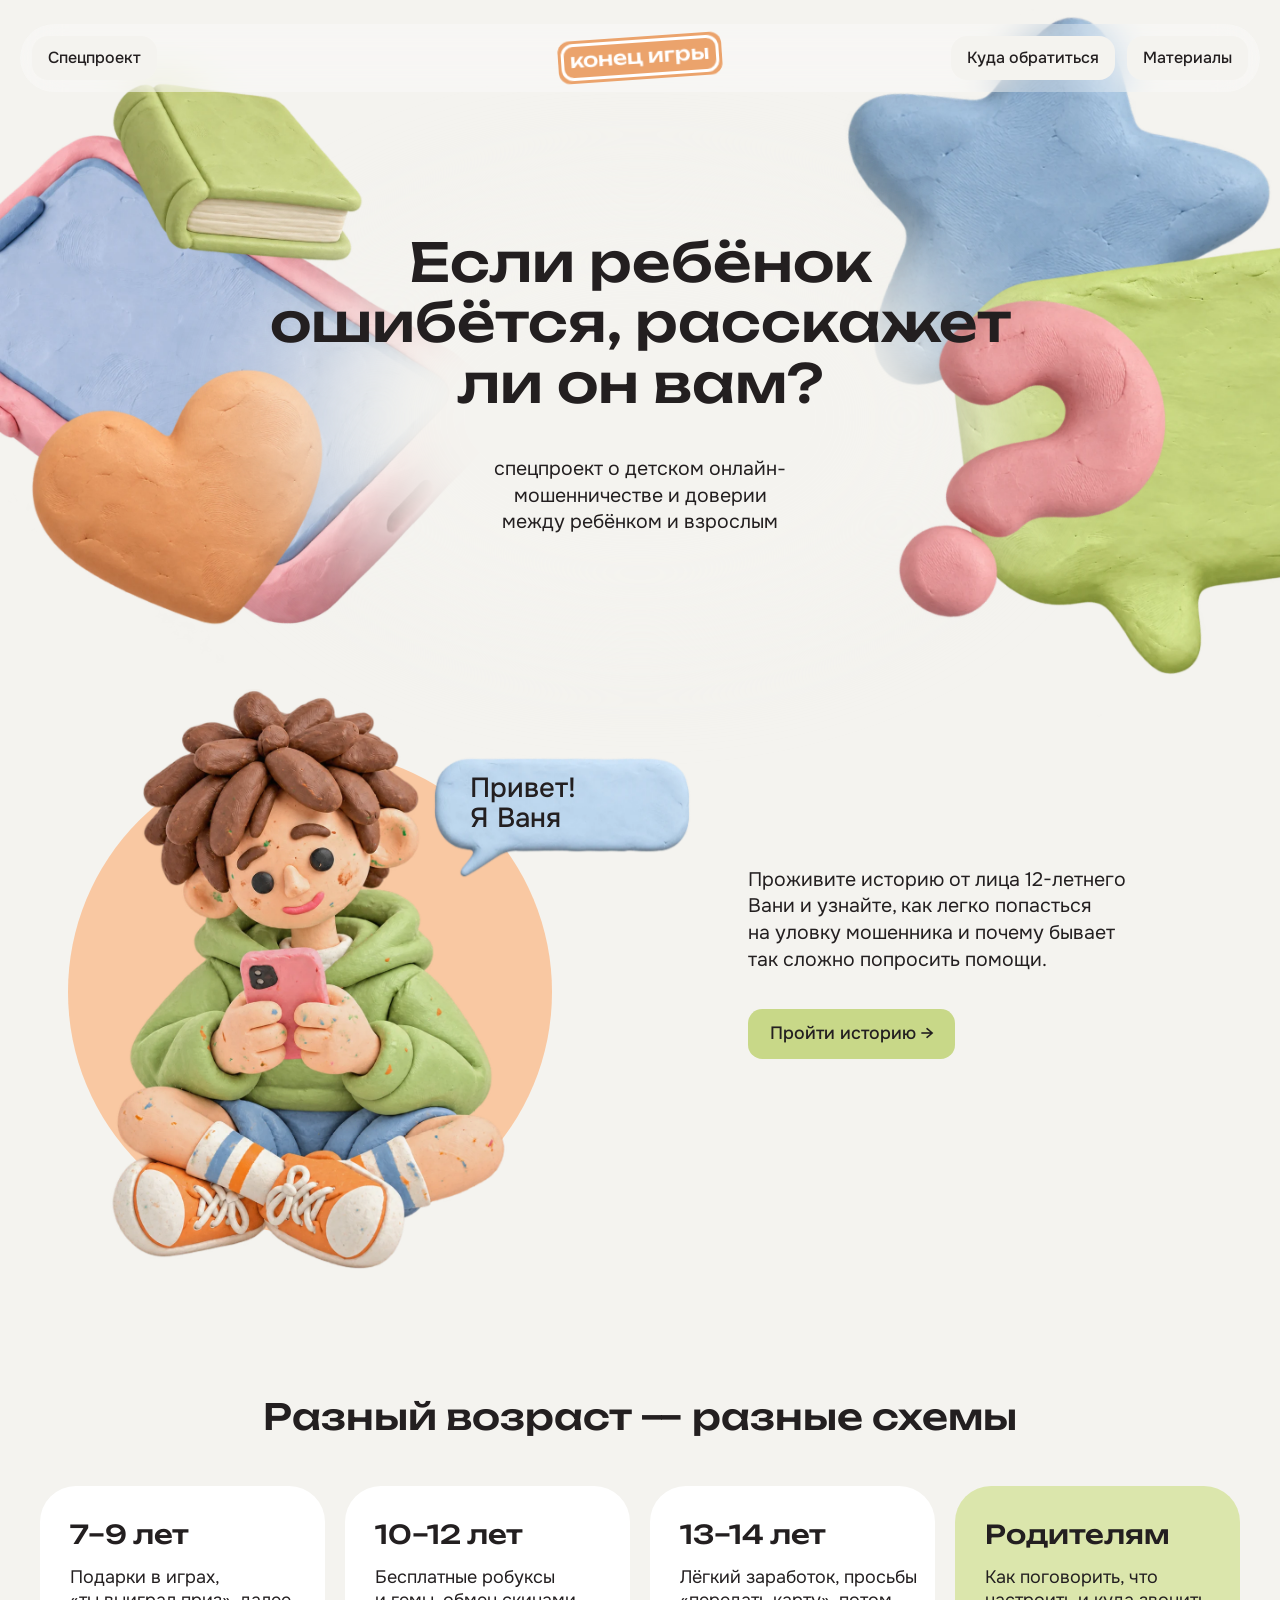
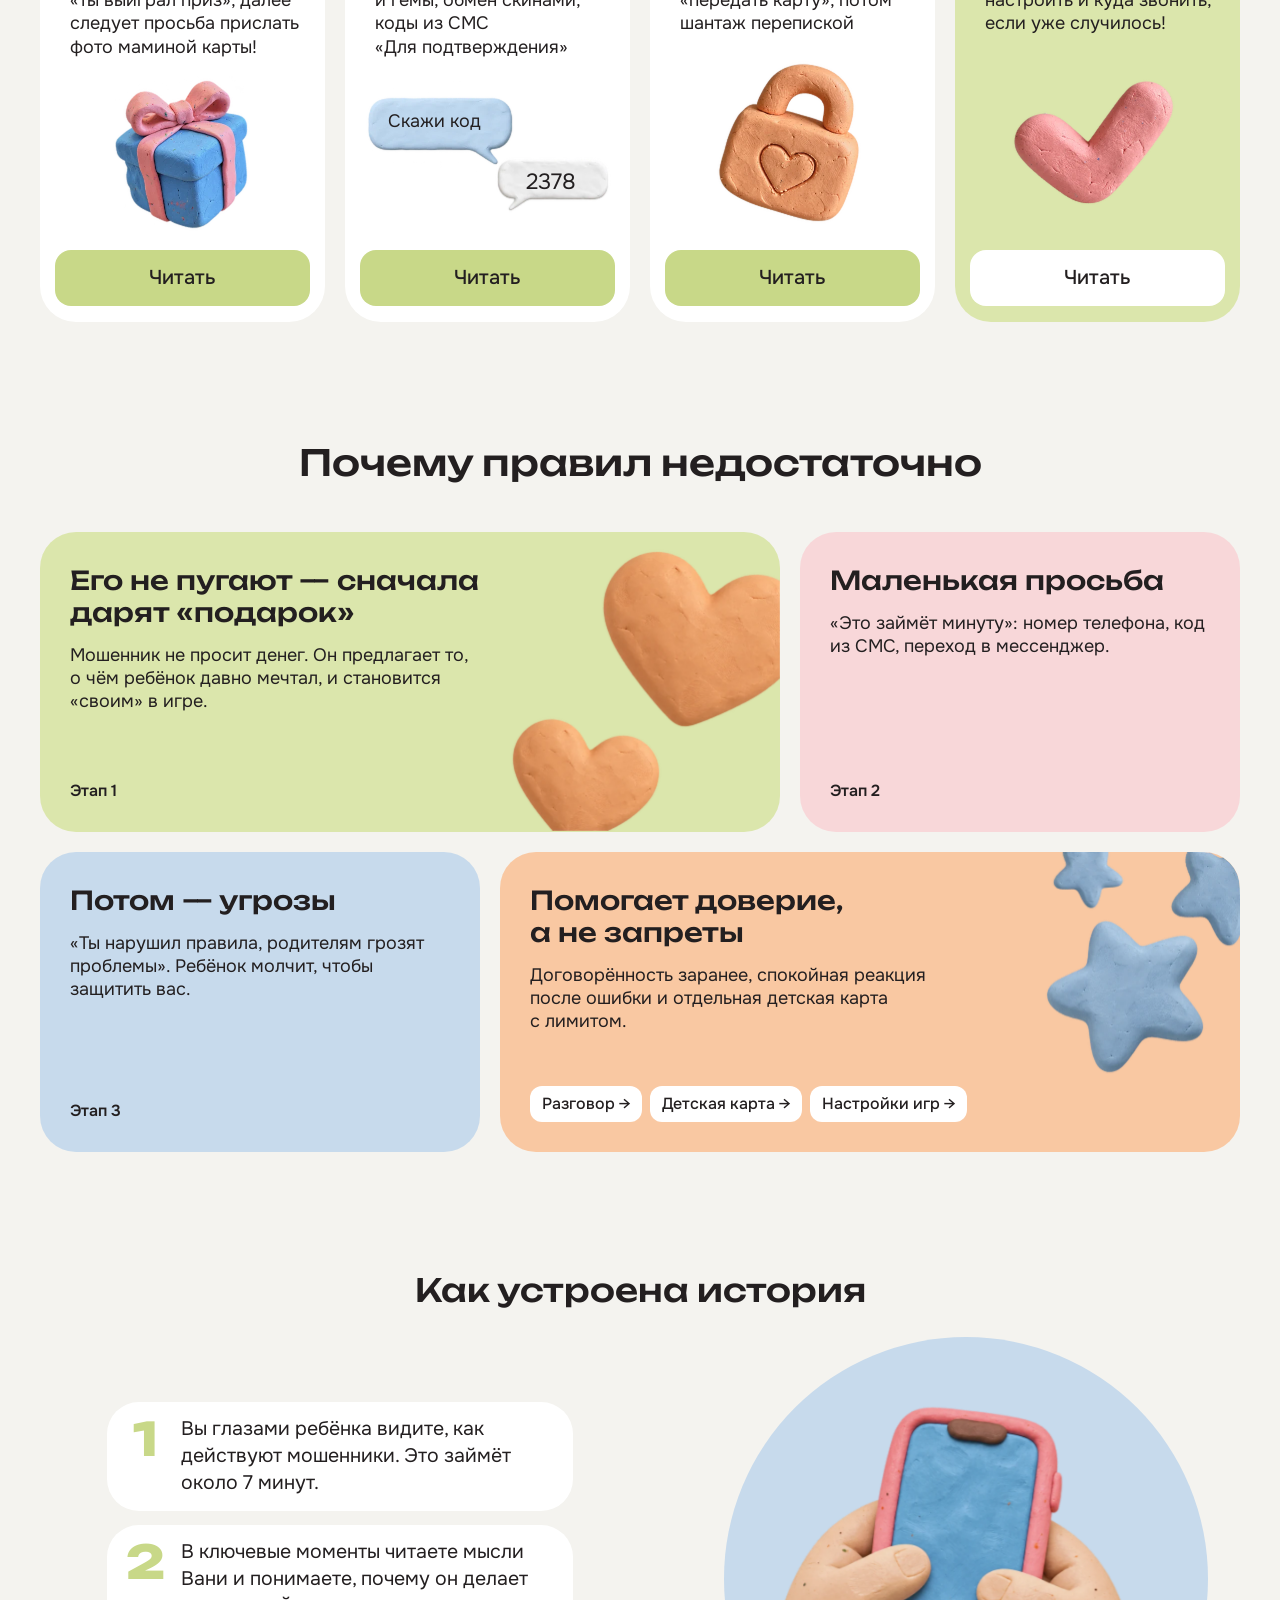
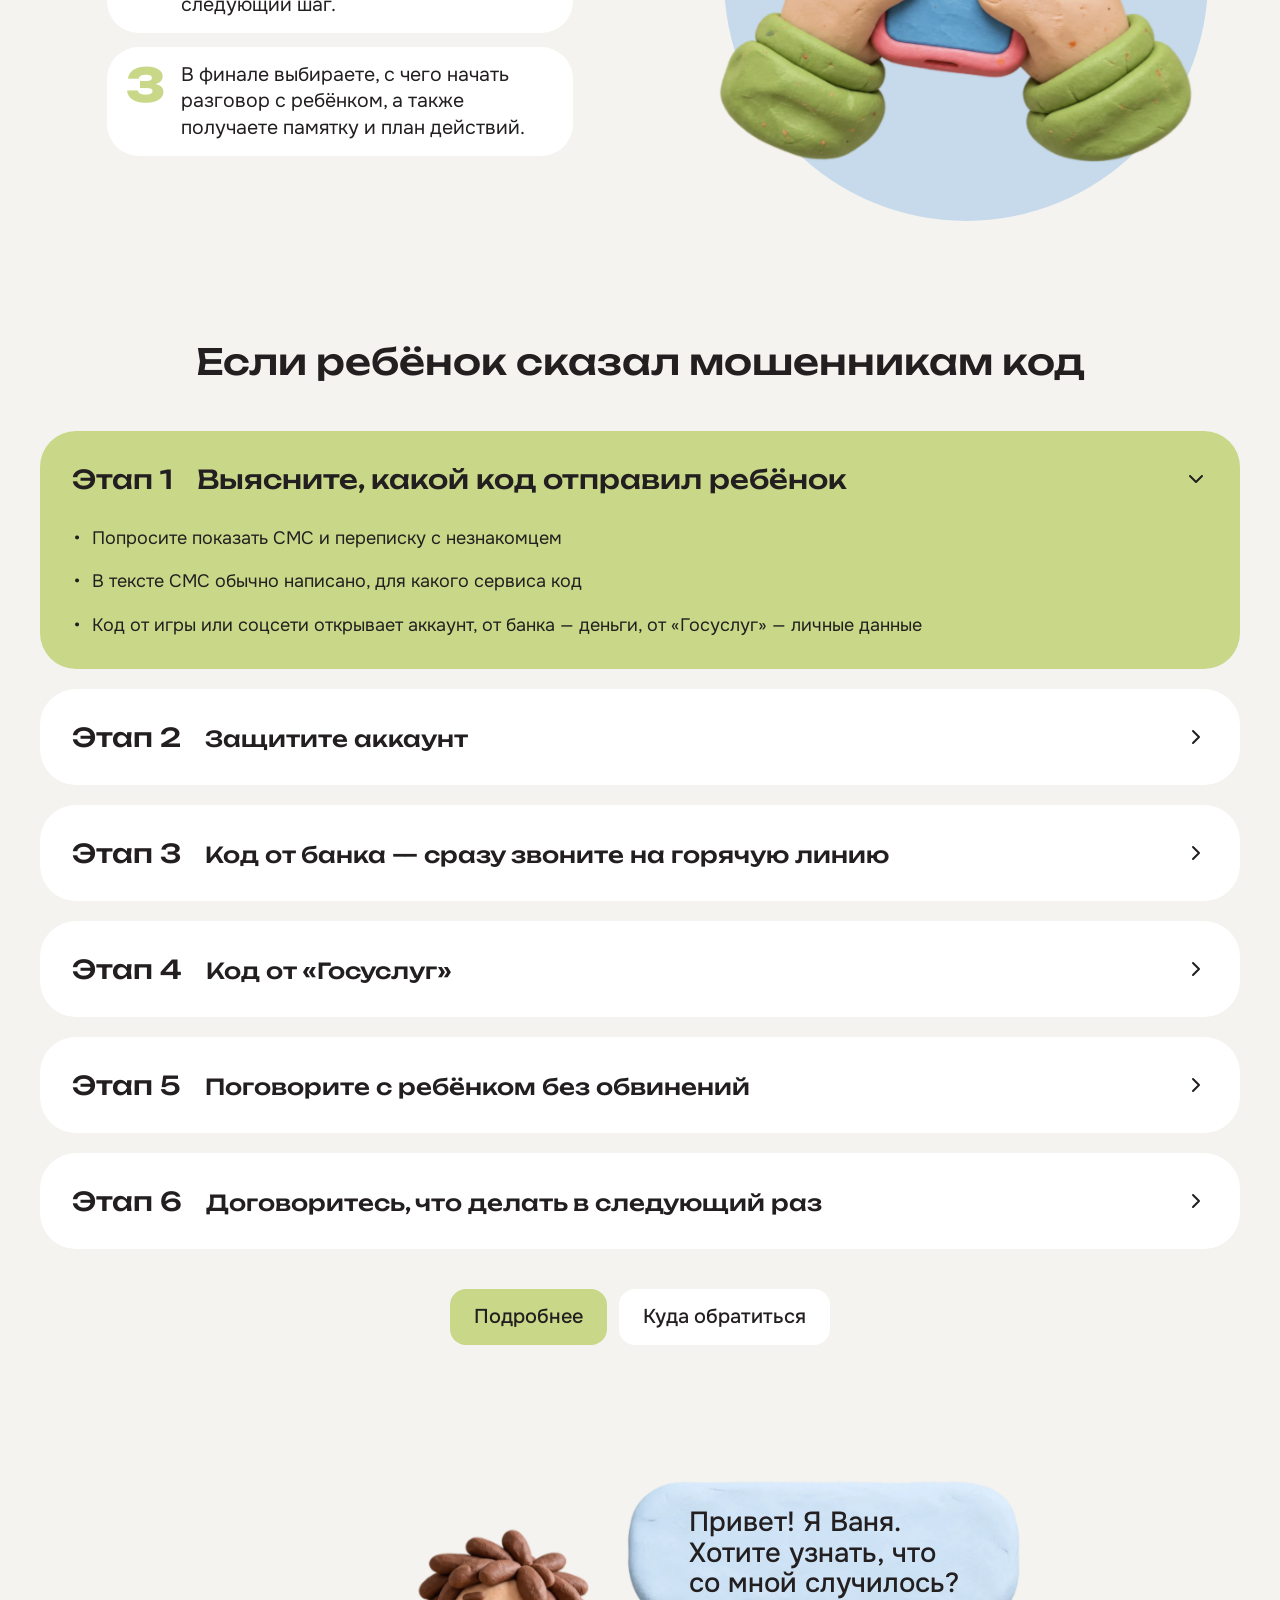
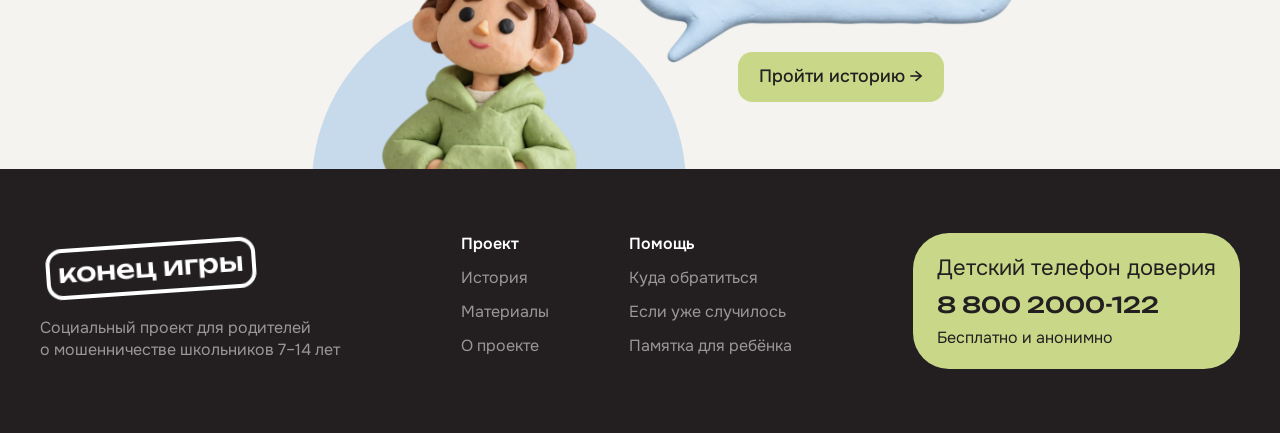
==== commit b891f99f: "SEO: заголовки страниц под запросы (согласовано Ниной) Co-Authored-By: Claude Opus 5.5 (1M context) " ====
--- a/index.html
+++ b/index.html
@@ -3,8 +3,8 @@
 <head>
   <meta charset="utf-8">
   <meta name="viewport" content="width=device-width, initial-scale=1">
-  <title>Как защитить ребёнка от мошенников в интернете и играх — Конец игры</title>
-  <meta name="description" content="Как мошенники обманывают детей 7–14 лет в играх и мессенджерах и что делать, если ребёнок сказал код из СМС. Интерактивная история 12-летнего Вани и памятки для родителей.">
+  <title>Как защитить детей от мошенников в интернете и играх — Конец игры</title>
+  <meta name="description" content="Как мошенники обманывают детей 7–14 лет в играх вроде Роблокса и в мессенджерах и что делать, если ребёнок сказал код из СМС. Интерактивная история 12-летнего Вани и памятки для родителей.">
   <meta name="yandex-verification" content="2475af192db2d3e0" />
   <link rel="canonical" href="https://endofthegame.ru/">
   <meta name="robots" content="index, follow">
@@ -18,20 +18,20 @@
   <meta property="og:locale" content="ru_RU">
   <meta property="og:url" content="https://endofthegame.ru/">
   <meta property="og:title" content="Конец игры — если ребёнок ошибётся, расскажет ли он вам?">
-  <meta property="og:description" content="Как мошенники обманывают детей 7–14 лет в играх и мессенджерах и что делать, если ребёнок сказал код из СМС. Интерактивная история 12-летнего Вани и памятки для родителей.">
+  <meta property="og:description" content="Как мошенники обманывают детей 7–14 лет в играх вроде Роблокса и в мессенджерах и что делать, если ребёнок сказал код из СМС. Интерактивная история 12-летнего Вани и памятки для родителей.">
   <meta property="og:image" content="https://endofthegame.ru/assets/og/og-image.jpg">
   <meta property="og:image:width" content="1200">
   <meta property="og:image:height" content="630">
   <meta property="og:image:alt" content="Конец игры: пластилиновый Ваня со смартфоном и вопрос «Если ваш ребёнок ошибётся, он расскажет вам?»">
   <meta name="twitter:card" content="summary_large_image">
   <meta name="twitter:title" content="Конец игры — если ребёнок ошибётся, расскажет ли он вам?">
-  <meta name="twitter:description" content="Как мошенники обманывают детей 7–14 лет в играх и мессенджерах и что делать, если ребёнок сказал код из СМС. Интерактивная история 12-летнего Вани и памятки для родителей.">
+  <meta name="twitter:description" content="Как мошенники обманывают детей 7–14 лет в играх вроде Роблокса и в мессенджерах и что делать, если ребёнок сказал код из СМС. Интерактивная история 12-летнего Вани и памятки для родителей.">
   <meta name="twitter:image" content="https://endofthegame.ru/assets/og/og-image.jpg">
-  <script type="application/ld+json">{"@context": "https://schema.org", "@type": "WebSite", "name": "Конец игры", "url": "https://endofthegame.ru/", "inLanguage": "ru", "description": "Как мошенники обманывают детей 7–14 лет в играх и мессенджерах и что делать, если ребёнок сказал код из СМС. Интерактивная история 12-летнего Вани и памятки для родителей.", "image": "https://endofthegame.ru/assets/og/og-image.jpg"}</script>
+  <script type="application/ld+json">{"@context": "https://schema.org", "@type": "WebSite", "name": "Конец игры", "url": "https://endofthegame.ru/", "inLanguage": "ru", "description": "Как мошенники обманывают детей 7–14 лет в играх вроде Роблокса и в мессенджерах и что делать, если ребёнок сказал код из СМС. Интерактивная история 12-летнего Вани и памятки для родителей.", "image": "https://endofthegame.ru/assets/og/og-image.jpg"}</script>
   <link rel="preconnect" href="https://fonts.googleapis.com">
   <link rel="preconnect" href="https://fonts.gstatic.com" crossorigin>
   <link href="https://fonts.googleapis.com/css2?family=Onest:wght@400;500;600&family=Unbounded:wght@500;800&display=swap" rel="stylesheet">
-  <link rel="stylesheet" href="css/styles.css?v=202610262230">
+  <link rel="stylesheet" href="css/styles.css?v=202610262310">
   <!-- Картинки первого экрана: грузим сразу, только нужный вариант (компьютер или телефон) -->
   <link rel="preload" as="image" href="assets/m/m-hero.webp?v=2" type="image/webp" media="(max-width: 900px), (max-width: 1100px) and (max-height: 500px)" fetchpriority="high">
   <link rel="preload" as="image" href="assets/hero-phone.webp" type="image/webp" media="(min-width: 1101px), (min-width: 901px) and (min-height: 501px)" fetchpriority="high">
@@ -115,7 +115,7 @@
       <article class="age-card">
         <div class="age-card__text">
           <h3 class="h3">10–12&nbsp;лет</h3>
-          <p class="body">Бесплатная валюта, обмен скинами, коды из&nbsp;СМС «Для&nbsp;подтверждения»</p>
+          <p class="body">Бесплатные робуксы и&nbsp;гемы, обмен скинами, коды из&nbsp;СМС «Для&nbsp;подтверждения»</p>
         </div>
         <!-- Облачко и его текст в одной обёртке, чтобы двигались вместе -->
         <div class="deco age-bubble" style="left:15px;top:182px;width:161px;height:100px">
@@ -215,7 +215,7 @@
 
   <!-- Если это уже случилось -->
   <section class="section container" id="if-happened" aria-labelledby="happened-title">
-    <h2 class="h2 section__title" id="happened-title">Если ребёнок сказал&nbsp;код</h2>
+    <h2 class="h2 section__title" id="happened-title">Если ребёнок сказал мошенникам&nbsp;код</h2>
     <!-- Шаги совпадают с памяткой для родителей на «Куда обратиться» -->
     <div class="steps">
       <details class="step" open>
--- a/css/styles.css
+++ b/css/styles.css
@@ -1214,6 +1214,8 @@
   .page .final { margin-top: 64px; }
   .page-head { gap: 16px; }
   .page-head .h1, .help-head .h1 { font-size: 36px; line-height: 42px; }
+  /* длинное слово «мошенничестве» не влезает в 36px на узких телефонах */
+  .page-head .h1--long { font-size: min(36px, 8.4vw); line-height: 1.17; }
   .page-head .lead, .help-head .lead { font-size: 18px; line-height: 24px; }
   .memo { flex-direction: column; align-items: stretch; gap: 0; margin-top: 32px; min-height: 0; border-radius: 28px; }
   .memo__text { padding: 24px 20px 0; gap: 24px; }
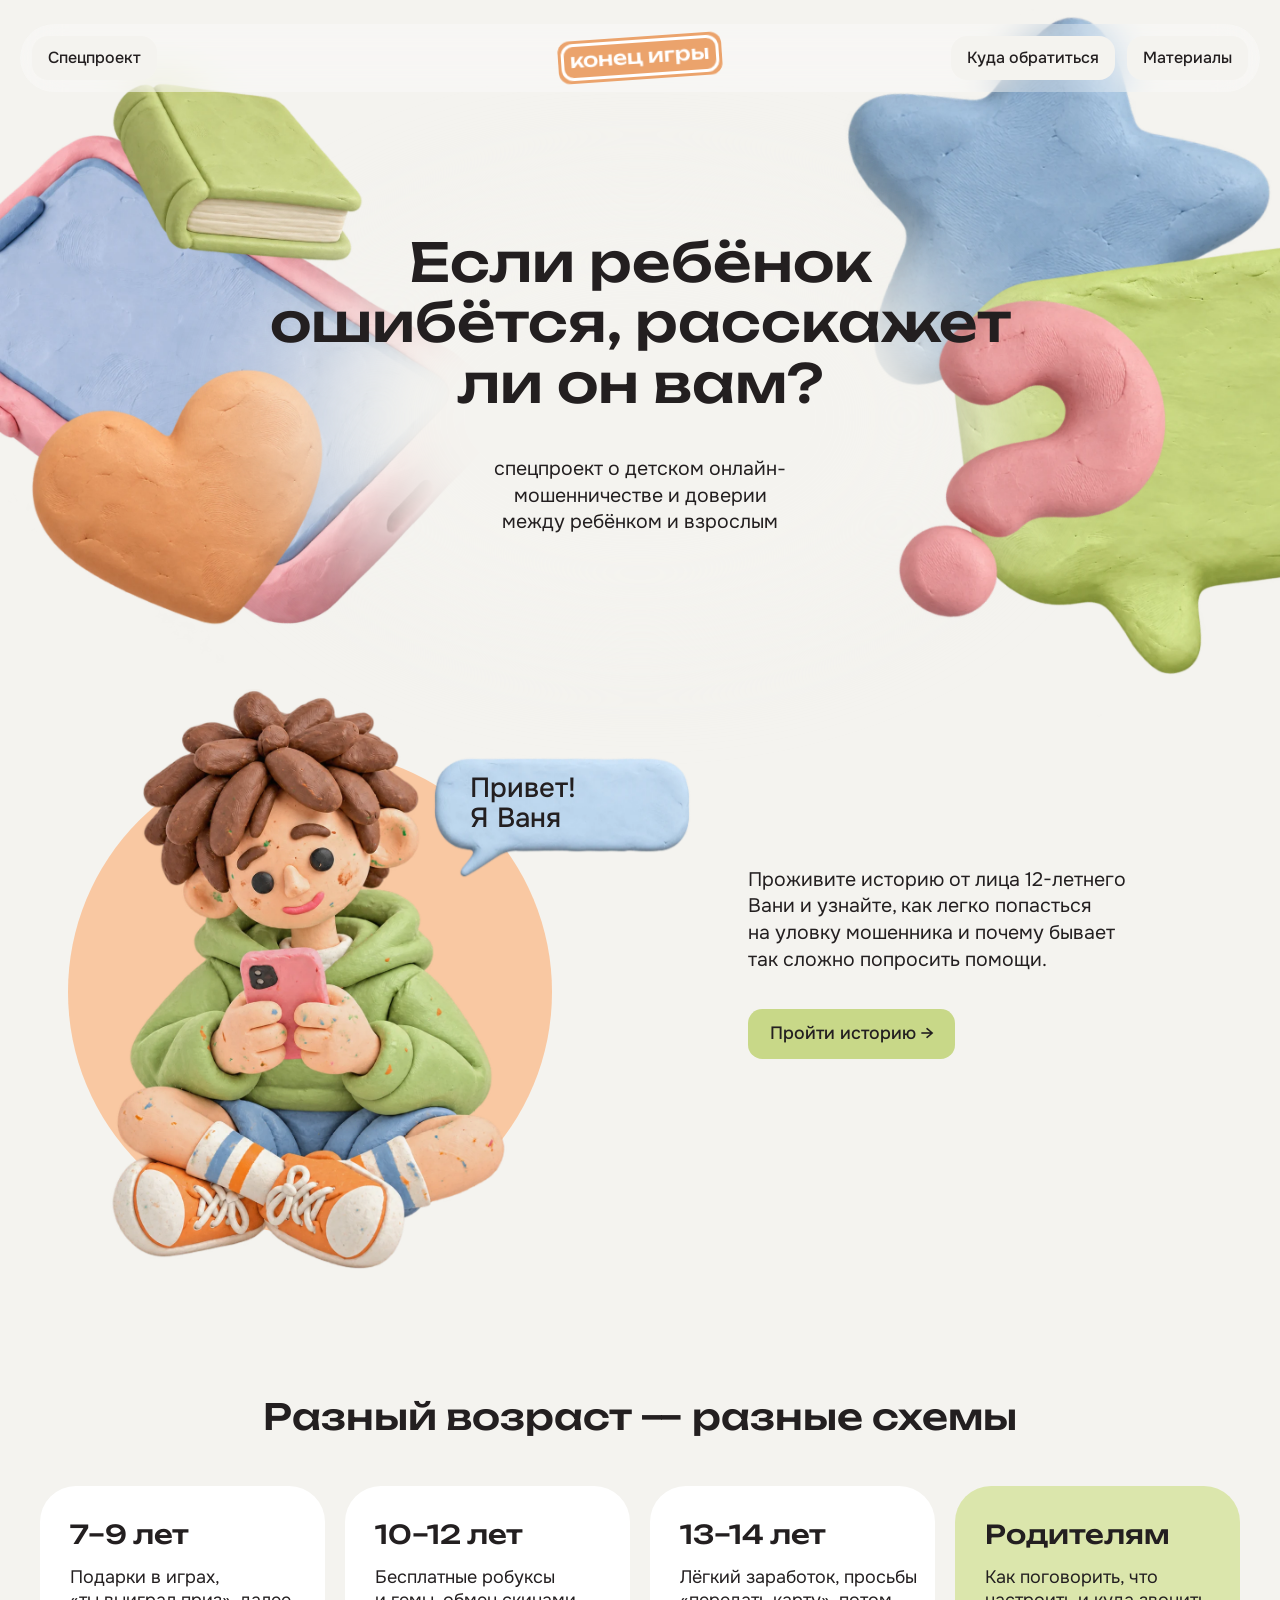
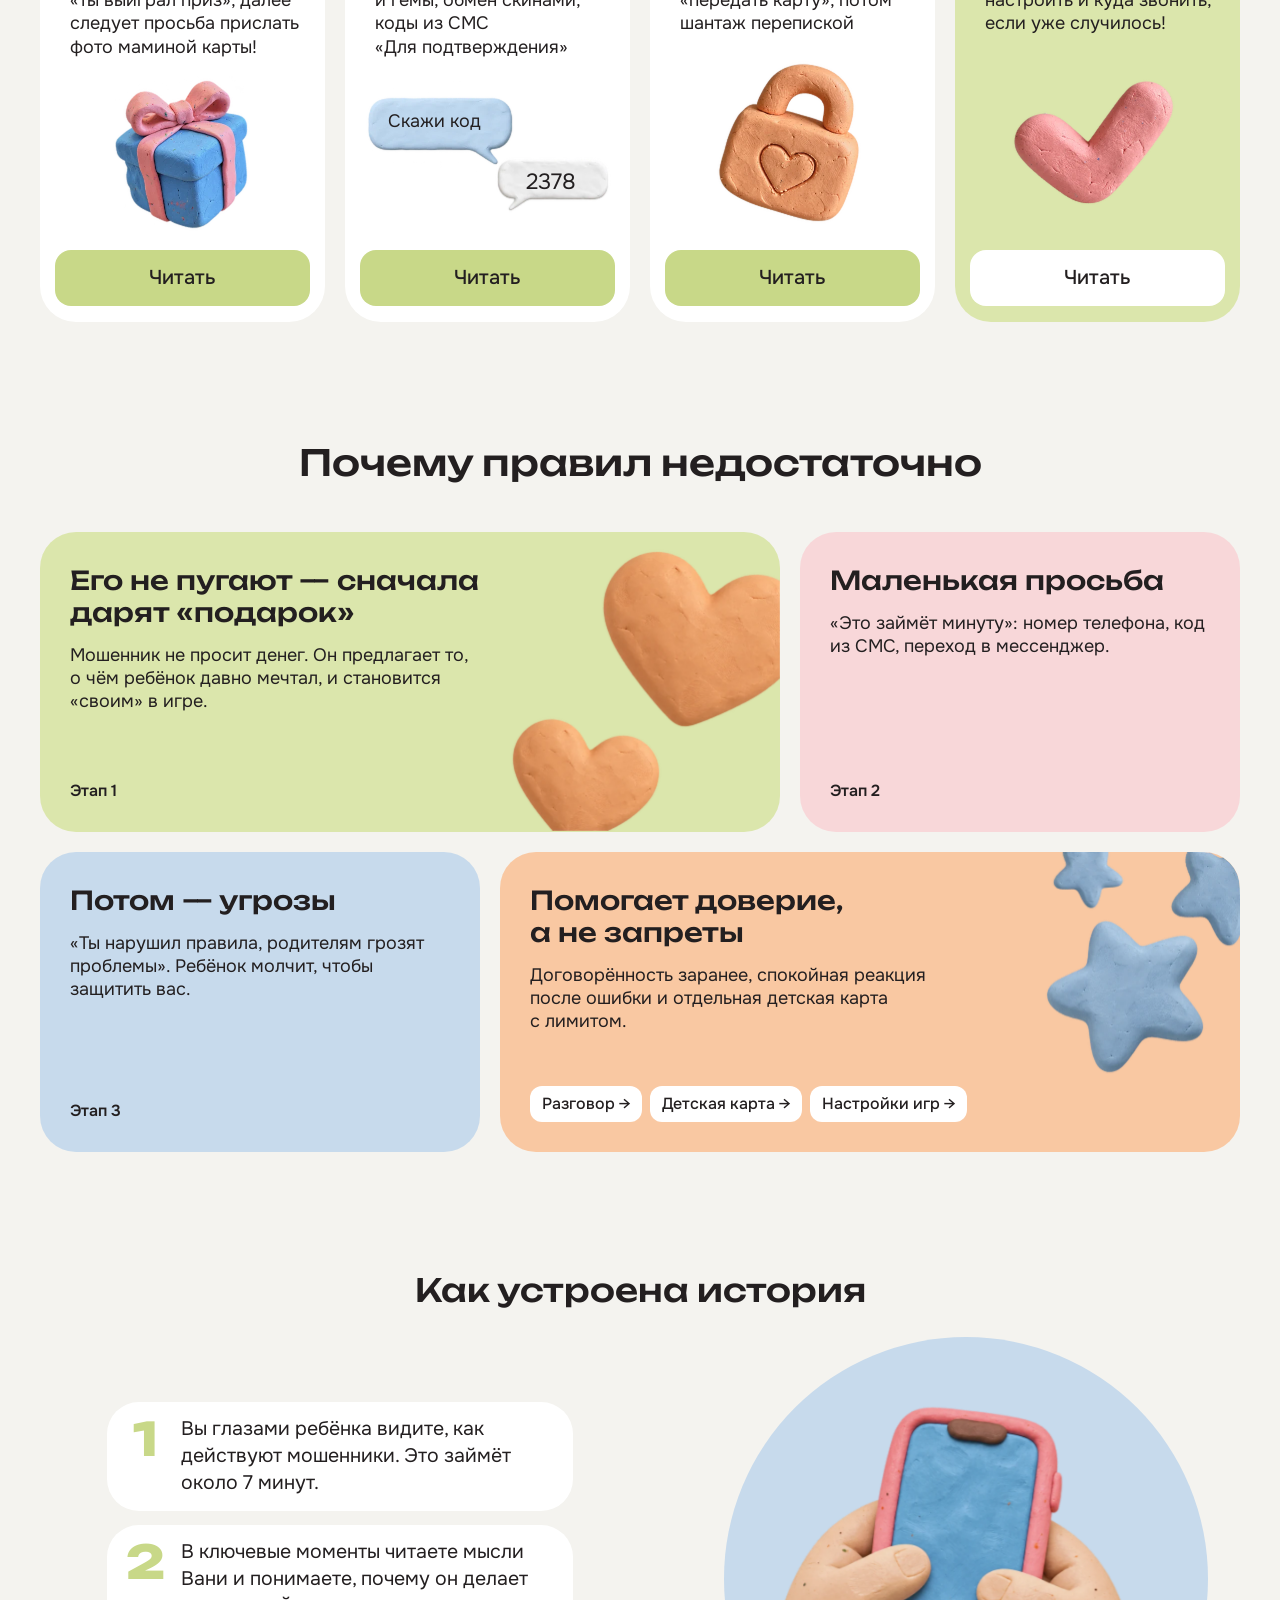
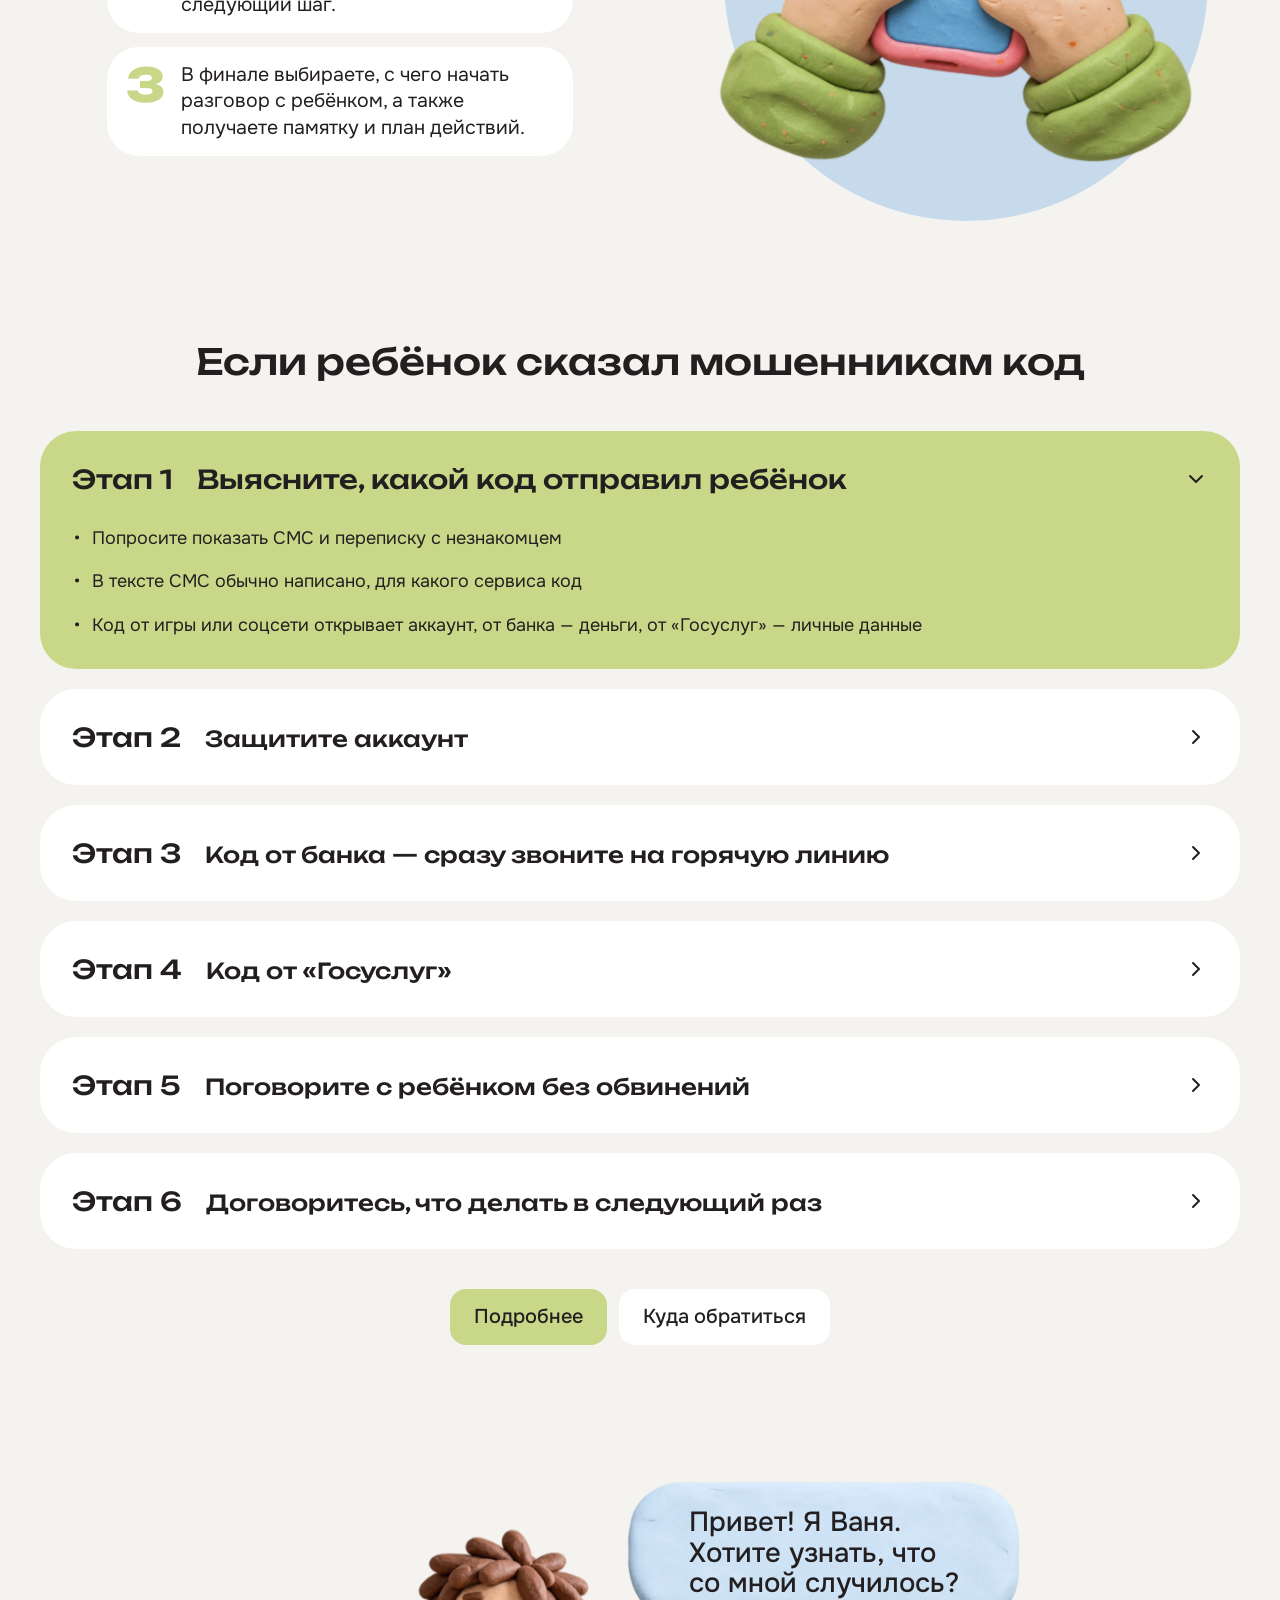
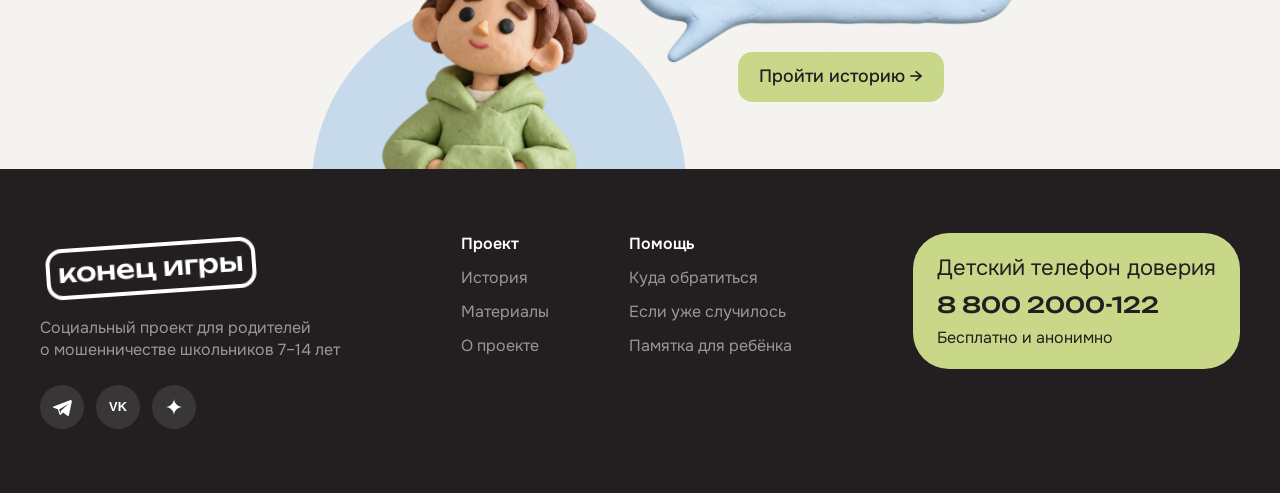
==== commit 69be48d5: "Подвал: иконки и ссылки на Telegram, ВКонтакте и Дзен Co-Authored-By: Claude Opus 5.5 <noreply@anthr" ====
--- a/index.html
+++ b/index.html
@@ -19,19 +19,19 @@
   <meta property="og:url" content="https://endofthegame.ru/">
   <meta property="og:title" content="Конец игры — если ребёнок ошибётся, расскажет ли он вам?">
   <meta property="og:description" content="Как мошенники обманывают детей 7–14 лет в играх вроде Роблокса и в мессенджерах и что делать, если ребёнок сказал код из СМС. Интерактивная история 12-летнего Вани и памятки для родителей.">
-  <meta property="og:image" content="https://endofthegame.ru/assets/og/og-image.jpg">
+  <meta property="og:image" content="https://endofthegame.ru/assets/og/og-image-2.jpg">
   <meta property="og:image:width" content="1200">
   <meta property="og:image:height" content="630">
-  <meta property="og:image:alt" content="Конец игры: пластилиновый Ваня со смартфоном и вопрос «Если ваш ребёнок ошибётся, он расскажет вам?»">
+  <meta property="og:image:alt" content="Конец игры: пластилиновый Ваня со смартфоном и вопрос «Если ребёнок ошибётся, расскажет ли он вам?»">
   <meta name="twitter:card" content="summary_large_image">
   <meta name="twitter:title" content="Конец игры — если ребёнок ошибётся, расскажет ли он вам?">
   <meta name="twitter:description" content="Как мошенники обманывают детей 7–14 лет в играх вроде Роблокса и в мессенджерах и что делать, если ребёнок сказал код из СМС. Интерактивная история 12-летнего Вани и памятки для родителей.">
-  <meta name="twitter:image" content="https://endofthegame.ru/assets/og/og-image.jpg">
-  <script type="application/ld+json">{"@context": "https://schema.org", "@type": "WebSite", "name": "Конец игры", "url": "https://endofthegame.ru/", "inLanguage": "ru", "description": "Как мошенники обманывают детей 7–14 лет в играх вроде Роблокса и в мессенджерах и что делать, если ребёнок сказал код из СМС. Интерактивная история 12-летнего Вани и памятки для родителей.", "image": "https://endofthegame.ru/assets/og/og-image.jpg"}</script>
+  <meta name="twitter:image" content="https://endofthegame.ru/assets/og/og-image-2.jpg">
+  <script type="application/ld+json">{"@context": "https://schema.org", "@type": "WebSite", "name": "Конец игры", "url": "https://endofthegame.ru/", "inLanguage": "ru", "description": "Как мошенники обманывают детей 7–14 лет в играх вроде Роблокса и в мессенджерах и что делать, если ребёнок сказал код из СМС. Интерактивная история 12-летнего Вани и памятки для родителей.", "image": "https://endofthegame.ru/assets/og/og-image-2.jpg"}</script>
   <link rel="preconnect" href="https://fonts.googleapis.com">
   <link rel="preconnect" href="https://fonts.gstatic.com" crossorigin>
   <link href="https://fonts.googleapis.com/css2?family=Onest:wght@400;500;600&family=Unbounded:wght@500;800&display=swap" rel="stylesheet">
-  <link rel="stylesheet" href="css/styles.css?v=202610262310">
+  <link rel="stylesheet" href="css/styles.css?v=202610290900">
   <!-- Картинки первого экрана: грузим сразу, только нужный вариант (компьютер или телефон) -->
   <link rel="preload" as="image" href="assets/m/m-hero.webp?v=2" type="image/webp" media="(max-width: 900px), (max-width: 1100px) and (max-height: 500px)" fetchpriority="high">
   <link rel="preload" as="image" href="assets/hero-phone.webp" type="image/webp" media="(min-width: 1101px), (min-width: 901px) and (min-height: 501px)" fetchpriority="high">
@@ -312,6 +312,11 @@
     <div class="footer__about">
       <span class="logo logo--footer">Конец игры</span>
       <p class="body-s">Социальный проект для&nbsp;родителей<br>о&nbsp;мошенничестве школьников 7–14&nbsp;лет</p>
+      <ul class="socials" aria-label="Мы в соцсетях">
+        <li><a class="socials__link" href="https://t.me/endofthegame2" target="_blank" rel="noopener" aria-label="Telegram"><svg viewBox="0 0 24 24" aria-hidden="true"><path fill="currentColor" d="M21.4 4.3 2.9 11.4c-1.2.5-1.2 1.2-.2 1.5l4.7 1.5 1.8 5.5c.2.6.4.8.8.8s.6-.2.9-.5l2.3-2.2 4.7 3.5c.9.5 1.5.2 1.7-.8l3.1-14.5c.3-1.3-.5-1.8-1.3-1.5Zm-12.5 10.5 8.9-5.6c.4-.3.8-.1.5.2l-7.5 6.8-.3 3.1-1.6-4.5Z"/></svg></a></li>
+        <li><a class="socials__link" href="https://vk.ru/club242560627" target="_blank" rel="noopener" aria-label="ВКонтакте"><svg viewBox="0 0 24 24" aria-hidden="true"><text x="12" y="16.2" text-anchor="middle" fill="currentColor" font-family="Arial, sans-serif" font-weight="700" font-size="14">VK</text></svg></a></li>
+        <li><a class="socials__link" href="https://dzen.ru/endofthegame" target="_blank" rel="noopener" aria-label="Дзен"><svg viewBox="0 0 24 24" aria-hidden="true"><path fill="currentColor" d="M12 3c.2 4.9 4.1 8.8 9 9-4.9.2-8.8 4.1-9 9-.2-4.9-4.1-8.8-9-9 4.9-.2 8.8-4.1 9-9Z"/></svg></a></li>
+      </ul>
     </div>
     <nav class="footer__nav" aria-label="Подвал">
       <div class="footer__col">
@@ -335,10 +340,10 @@
   </div>
 </footer>
 
-<script src="js/fit.js?v=202610262230"></script>
-<script src="js/menu.js?v=202610262230"></script>
-<script src="js/age-center.js?v=202610262230"></script>
-<script src="js/hero-motion.js?v=202610262230"></script>
-<script src="js/page-motion.js?v=202610262230"></script>
+<script src="js/fit.js?v=202610290900"></script>
+<script src="js/menu.js?v=202610290900"></script>
+<script src="js/age-center.js?v=202610290900"></script>
+<script src="js/hero-motion.js?v=202610290900"></script>
+<script src="js/page-motion.js?v=202610290900"></script>
 </body>
 </html>
--- a/css/styles.css
+++ b/css/styles.css
@@ -1314,3 +1314,118 @@
   .about-intro { margin: 0 0 24px; font-size: 18px; line-height: 26px; text-align: left; }
   .about-quote { margin-top: 24px; padding: 24px; border-radius: 28px; }
 }
+
+/* =========================================================
+   Статьи (макеты «статья» и «статья · mobile») и карточки материалов.
+   Шаблон общий: новая статья — копия articles/*.html, блоки .article-*
+   ========================================================= */
+.article-head { display: flex; flex-direction: column; align-items: flex-start; gap: 24px; max-width: 1000px; }
+.article-back { color: var(--text-secondary); }
+.article-back:hover { color: var(--text-primary); }
+.article-meta { display: flex; flex-wrap: wrap; align-items: center; gap: 4px 12px; }
+.article-meta__time { color: var(--text-secondary); }
+.article-head .lead { max-width: 792px; }
+/* Обложка: арка, цвет фона задаёт модификатор */
+.article-cover {
+  display: flex; align-items: center; justify-content: center; height: 480px; margin-top: 48px; overflow: hidden;
+  border-radius: 240px 240px var(--radius-l) var(--radius-l); background: var(--lime-200);
+}
+.article-cover img { width: 640px; height: 440px; max-width: 100%; object-fit: contain; }
+.article-cover--pink { background: var(--pink-200); }
+.article-cover--blue { background: var(--blue-200); }
+.article-cover--peach { background: var(--peach-200); }
+
+.article-body { display: flex; flex-direction: column; gap: 64px; max-width: 792px; margin-top: var(--section-gap); }
+.article-section { display: flex; flex-direction: column; gap: 24px; }
+.article-section b { font-weight: 600; }
+.article-list { display: flex; flex-direction: column; gap: 12px; }
+.article-list li { position: relative; padding-left: 24px; }
+.article-list li::before { content: ""; position: absolute; left: 0; top: 9px; width: 8px; height: 8px; border-radius: 50%; background: var(--peach-500); }
+.article-steps { margin: 0; padding: 0; list-style: none; display: grid; grid-template-columns: 1fr 1fr; gap: 16px; }
+.article-step { display: flex; flex-direction: column; gap: 16px; padding: 32px; border-radius: var(--radius-l); background: var(--bg-surface); }
+.article-step__top { display: flex; flex-direction: column; gap: 12px; }
+/* Нечётная последняя карточка — на всю ширину */
+.article-step:last-child:nth-child(odd) { grid-column: 1 / -1; }
+.article-section > .article-link { align-self: flex-start; }
+/* Цитата героя/героини истории */
+.article-quote { display: flex; flex-direction: column; gap: 12px; margin: 0; padding: 32px; border-radius: var(--radius-l); background: var(--peach-200); }
+.article-quote blockquote { margin: 0; }
+.article-tip { display: flex; gap: 12px; padding: 24px 32px; border-radius: var(--radius-l); background: var(--bg-surface); }
+.article-tip p { flex: 1 1 0; }
+.article-phrases { display: grid; grid-template-columns: 1fr 1fr; gap: 24px; }
+.article-phrase { display: flex; flex-direction: column; gap: 16px; padding: 32px; border-radius: var(--radius-l); background: var(--lime-200); }
+.article-phrase--no { background: var(--pink-200); }
+.article-phrase__tag { font: 600 16px/20px var(--font-text); letter-spacing: 0.08em; text-transform: uppercase; }
+.article-phrase ul { display: flex; flex-direction: column; gap: 12px; }
+.article-phrase li { font: 400 22px/30px var(--font-text); }
+/* Итог статьи — крупная мысль на лаймовой плашке */
+.article-outro { padding: 40px; border-radius: var(--radius-l); background: var(--lime-200); }
+.article-links { display: flex; flex-wrap: wrap; gap: 12px 32px; }
+.article-link { font: 600 16px/22px var(--font-text); text-decoration: underline; text-underline-offset: 3px; }
+.article-link:hover { text-decoration-thickness: 2px; }
+.article-more { margin-top: var(--section-gap); }
+.article-more .h2 { margin-bottom: 40px; }
+
+/* Карточка материала (компонент Material card) и сетка карточек */
+.mat-grid { display: grid; grid-template-columns: repeat(3, 1fr); gap: 24px; }
+.mat-card {
+  display: flex; flex-direction: column; min-height: 480px; overflow: hidden;
+  border-radius: var(--radius-l); background: var(--bg-surface); transition: transform .25s ease, box-shadow .25s ease;
+}
+.mat-card:hover { transform: translateY(-4px); box-shadow: 0 12px 32px rgba(29, 27, 26, .08); }
+.mat-card__art { display: flex; align-items: center; justify-content: center; height: 216px; flex: none; background: var(--lime-200); }
+.mat-card__art img { width: 320px; height: 184px; max-width: 90%; object-fit: contain; }
+.mat-card__art--pink { background: var(--pink-200); }
+.mat-card__art--blue { background: var(--blue-200); }
+.mat-card__art--peach { background: var(--peach-200); }
+.mat-card__text { flex: 1 1 auto; display: flex; flex-direction: column; justify-content: space-between; gap: 24px; padding: 32px 32px 40px; }
+.mat-card__top { display: flex; flex-direction: column; gap: 12px; }
+.mat-card__more { font: 500 13px/18px var(--font-text); color: var(--text-secondary); }
+.page--materials .mat-section { margin-top: var(--section-gap); }
+.page--materials .mat-section .h2 { margin-bottom: 40px; }
+
+@media (max-width: 1240px) {
+  .mat-grid { grid-template-columns: repeat(2, 1fr); }
+}
+@media (max-width: 900px), (max-width: 1100px) and (max-height: 500px) {
+  .article-head { gap: 16px; }
+  .article-head .h1 { font-size: 32px; line-height: 38px; }
+  .article-head .lead { font-size: 18px; line-height: 26px; }
+  .article-head .eyebrow { font-size: 14px; line-height: 18px; }
+  .article-cover { height: 280px; margin-top: 32px; border-radius: 150px 150px 28px 28px; }
+  .article-cover img { width: 310px; height: 240px; }
+  .article-body { gap: 48px; margin-top: 64px; }
+  .article-section { gap: 16px; }
+  .article-section .h3 { font-size: 20px; line-height: 26px; }
+  .article-section .body, .article-tip { font-size: 16px; line-height: 24px; }
+  .article-list li::before { top: 8px; }
+  .article-steps, .article-phrases { grid-template-columns: 1fr; gap: 16px; }
+  .article-step { padding: 24px; border-radius: 28px; }
+  .article-step .number { font-size: 40px; line-height: 40px; }
+  .article-step .h4 { font-size: 18px; line-height: 24px; }
+  .article-tip { padding: 20px 24px; border-radius: 28px; }
+  .article-phrase, .article-quote { padding: 24px; border-radius: 28px; }
+  .article-quote .lead { font-size: 18px; line-height: 26px; }
+  .article-phrase__tag { font-size: 14px; line-height: 18px; }
+  .article-phrase li { font-size: 18px; line-height: 26px; }
+  .article-outro { padding: 24px; border-radius: 28px; }
+  .article-more { margin-top: 64px; }
+  .article-more .h2, .page--materials .mat-section .h2 { margin-bottom: 24px; font-size: 26px; line-height: 32px; }
+  .page--materials .mat-section { margin-top: 64px; }
+  .mat-grid { grid-template-columns: 1fr; gap: 16px; }
+  .mat-card { min-height: 0; border-radius: 28px; }
+  .mat-card__art { height: 200px; }
+  .mat-card__art img { width: 290px; height: 170px; }
+  .mat-card__text { padding: 24px 24px 28px; }
+  .mat-card .eyebrow { font-size: 14px; line-height: 18px; }
+  .mat-card .h4 { font-size: 18px; line-height: 24px; }
+}
+@media (min-width: 601px) and (max-width: 900px), (min-width: 601px) and (max-width: 1100px) and (max-height: 500px) {
+  .article-head, .article-cover, .article-body, .article-more, .page--materials .mat-section { max-width: 640px; margin-left: auto; margin-right: auto; }
+}
+
+/* Соцсети в подвале: круглые кнопки-иконки */
+.socials { display: flex; gap: 12px; margin: 4px 0 0; padding: 0; list-style: none; }
+.socials__link { display: grid; place-items: center; width: 44px; height: 44px; border-radius: 50%; background: rgba(255, 255, 255, .1); color: var(--text-on-dark); transition: background .2s ease, color .2s ease; }
+.socials__link svg { width: 22px; height: 22px; }
+.socials__link:hover, .socials__link:focus-visible { background: var(--lime-500); color: var(--text-primary); }
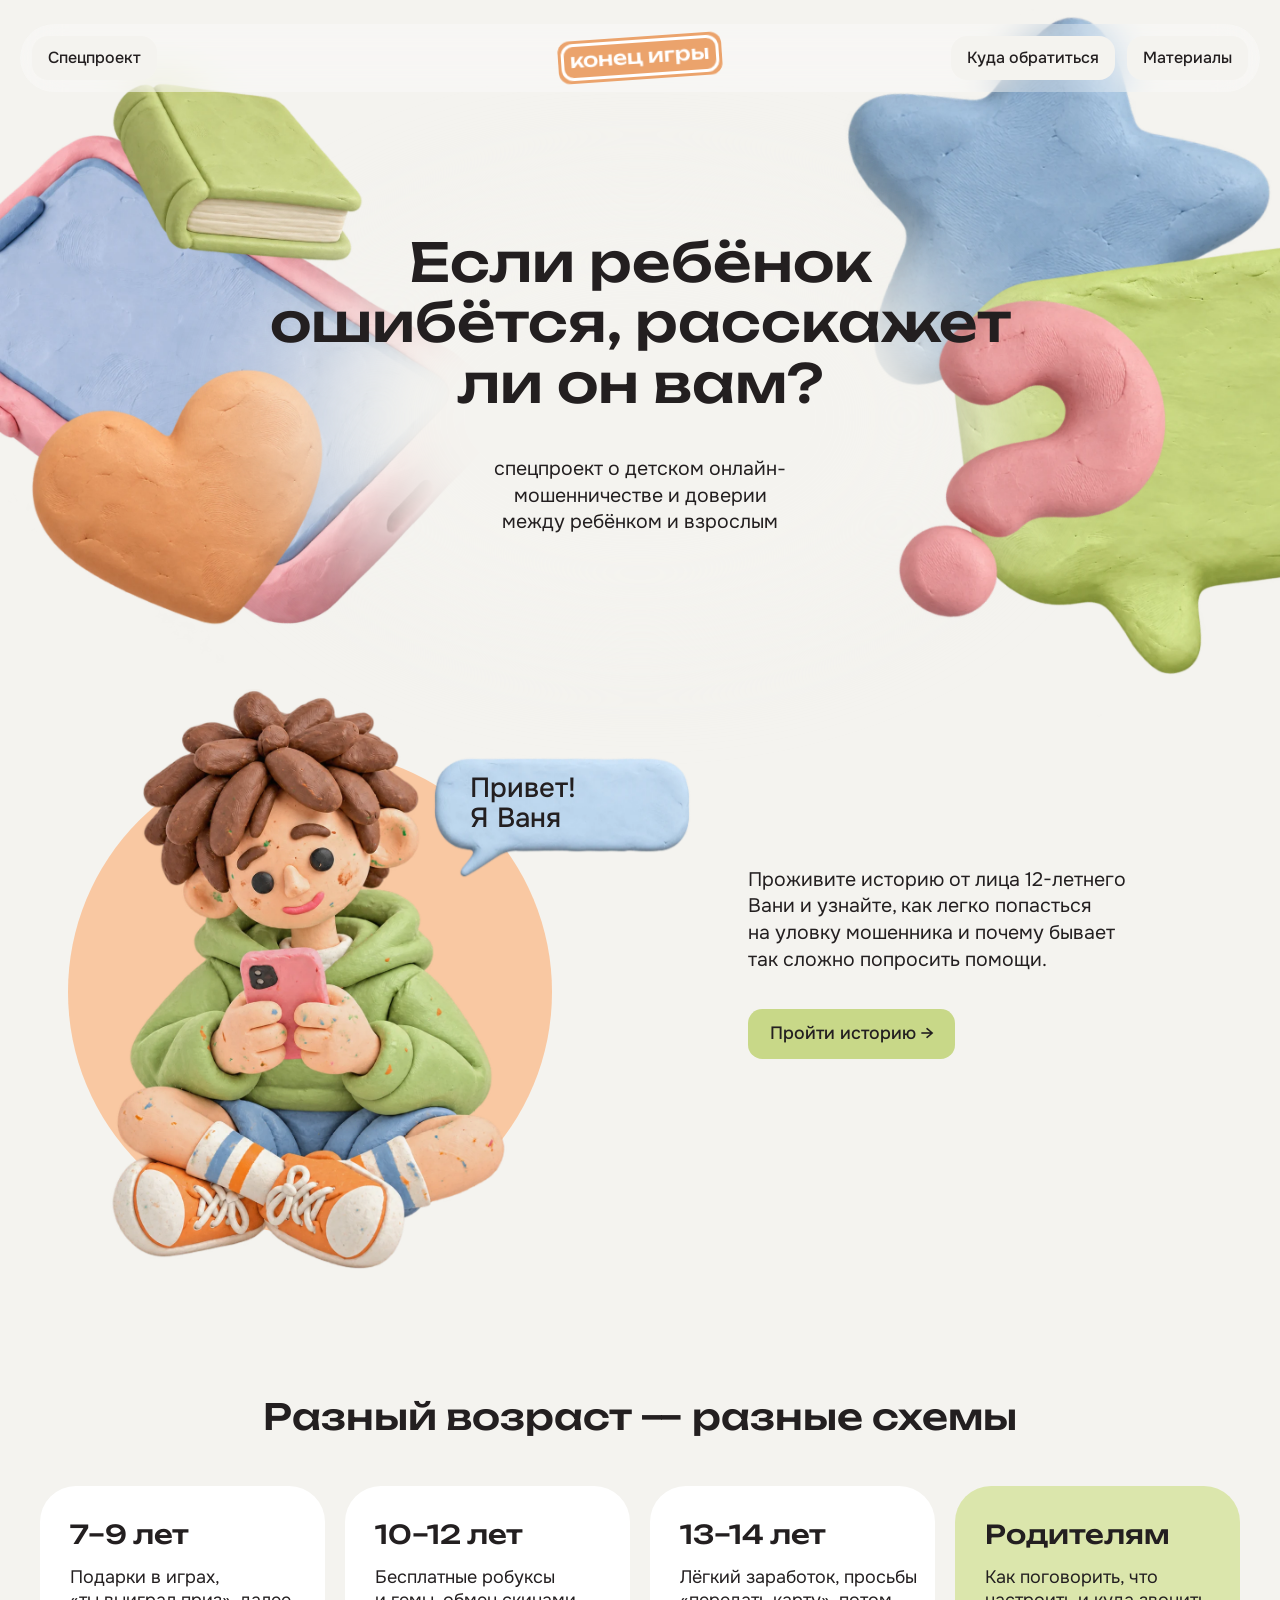
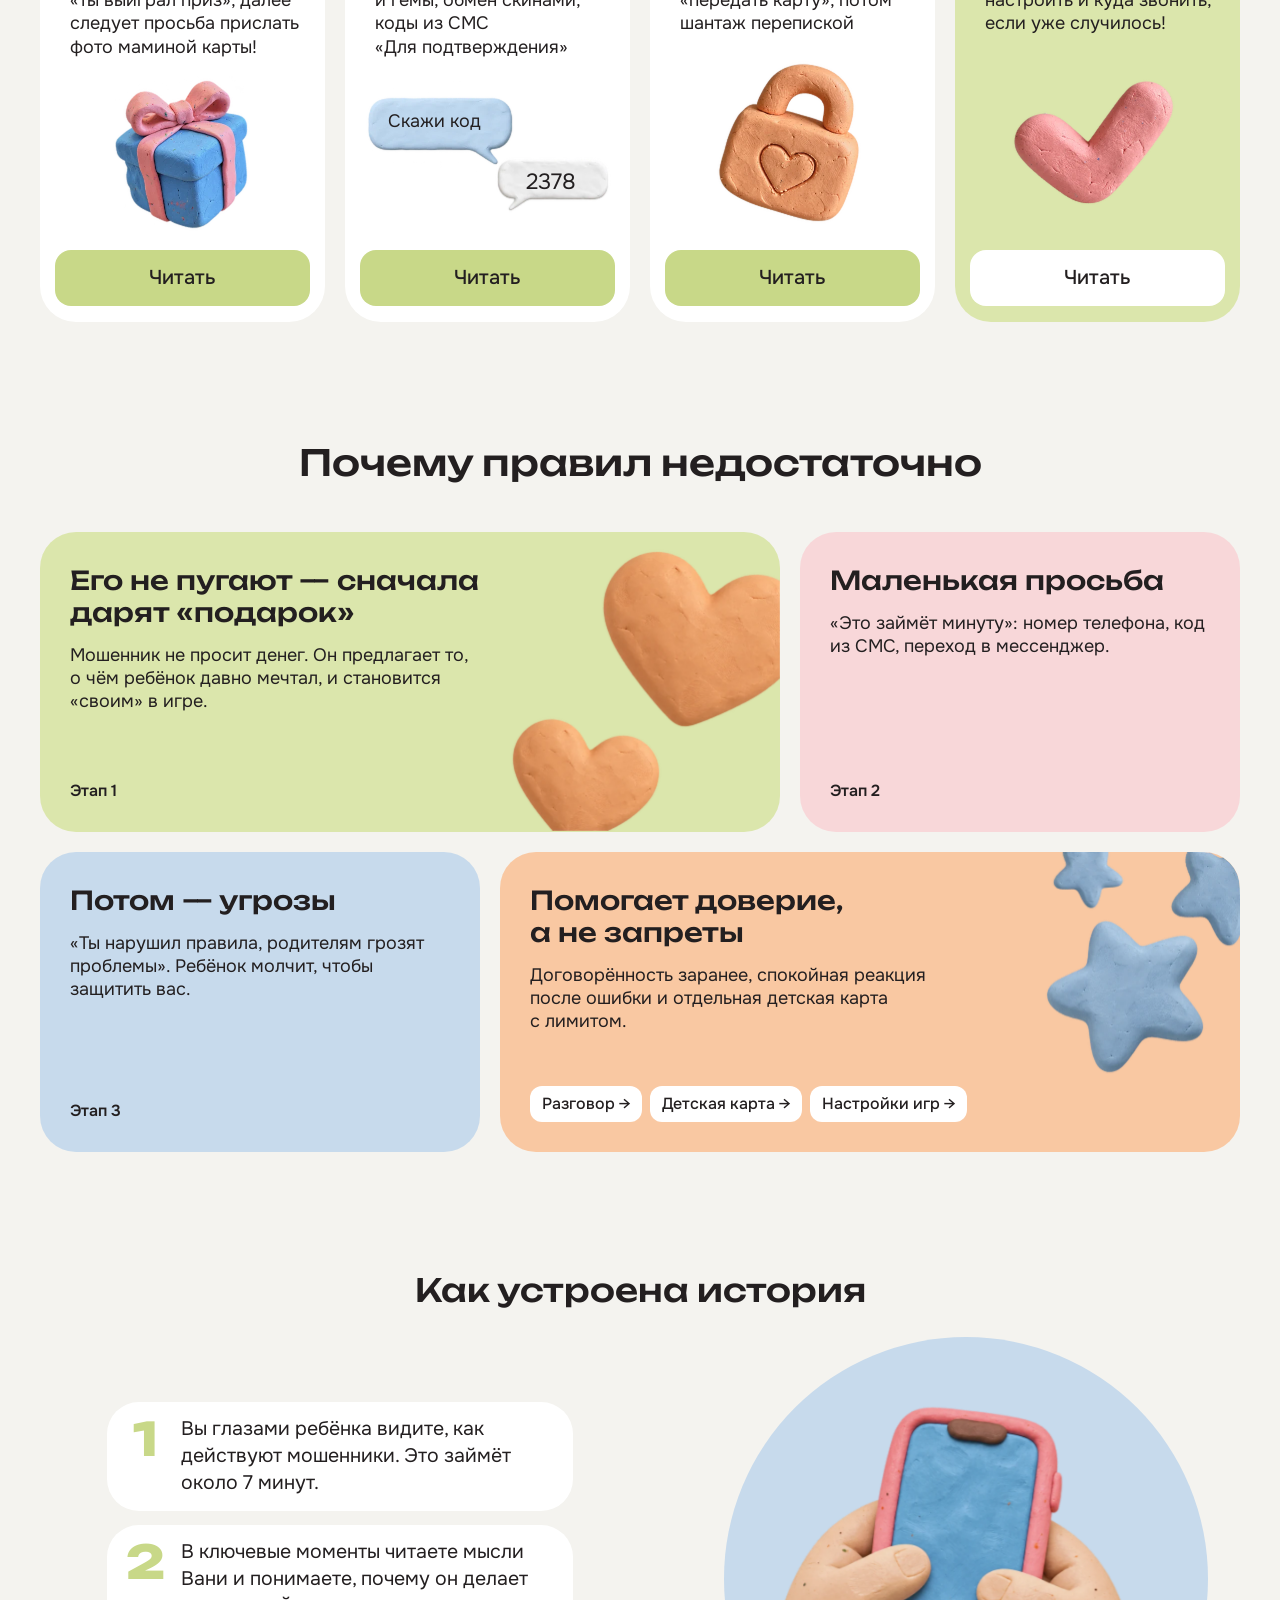
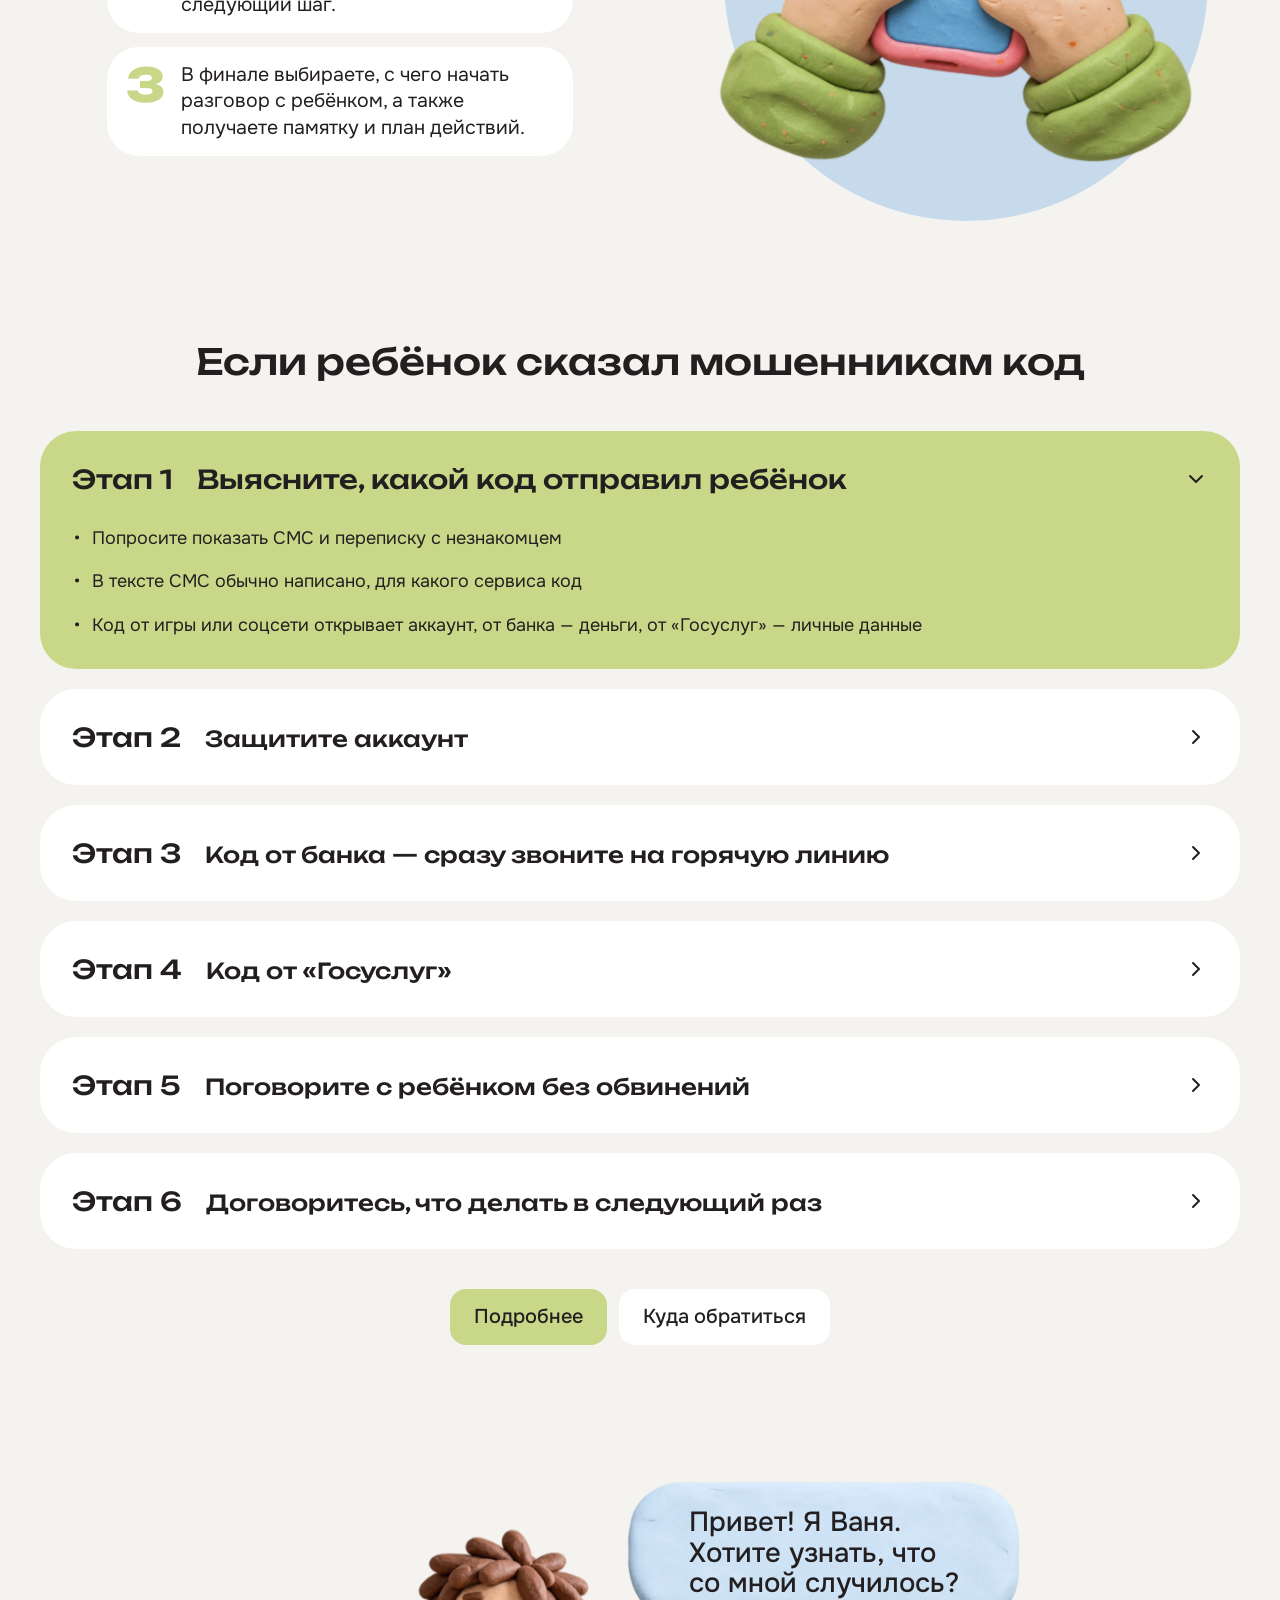
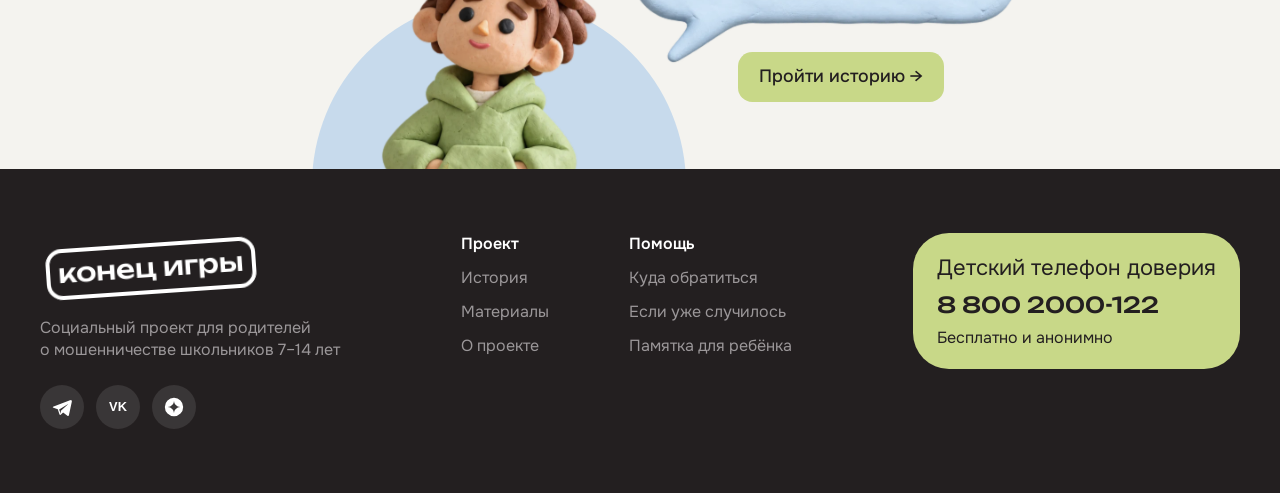
==== commit 3cc45915: "Подвал: узнаваемая иконка Дзена, подсказки на иконках соцсетей Co-Authored-By: Claude Opus 5.5 <nore" ====
--- a/index.html
+++ b/index.html
@@ -31,7 +31,7 @@
   <link rel="preconnect" href="https://fonts.googleapis.com">
   <link rel="preconnect" href="https://fonts.gstatic.com" crossorigin>
   <link href="https://fonts.googleapis.com/css2?family=Onest:wght@400;500;600&family=Unbounded:wght@500;800&display=swap" rel="stylesheet">
-  <link rel="stylesheet" href="css/styles.css?v=202610290900">
+  <link rel="stylesheet" href="css/styles.css?v=202610290910">
   <!-- Картинки первого экрана: грузим сразу, только нужный вариант (компьютер или телефон) -->
   <link rel="preload" as="image" href="assets/m/m-hero.webp?v=2" type="image/webp" media="(max-width: 900px), (max-width: 1100px) and (max-height: 500px)" fetchpriority="high">
   <link rel="preload" as="image" href="assets/hero-phone.webp" type="image/webp" media="(min-width: 1101px), (min-width: 901px) and (min-height: 501px)" fetchpriority="high">
@@ -313,9 +313,9 @@
       <span class="logo logo--footer">Конец игры</span>
       <p class="body-s">Социальный проект для&nbsp;родителей<br>о&nbsp;мошенничестве школьников 7–14&nbsp;лет</p>
       <ul class="socials" aria-label="Мы в соцсетях">
-        <li><a class="socials__link" href="https://t.me/endofthegame2" target="_blank" rel="noopener" aria-label="Telegram"><svg viewBox="0 0 24 24" aria-hidden="true"><path fill="currentColor" d="M21.4 4.3 2.9 11.4c-1.2.5-1.2 1.2-.2 1.5l4.7 1.5 1.8 5.5c.2.6.4.8.8.8s.6-.2.9-.5l2.3-2.2 4.7 3.5c.9.5 1.5.2 1.7-.8l3.1-14.5c.3-1.3-.5-1.8-1.3-1.5Zm-12.5 10.5 8.9-5.6c.4-.3.8-.1.5.2l-7.5 6.8-.3 3.1-1.6-4.5Z"/></svg></a></li>
-        <li><a class="socials__link" href="https://vk.ru/club242560627" target="_blank" rel="noopener" aria-label="ВКонтакте"><svg viewBox="0 0 24 24" aria-hidden="true"><text x="12" y="16.2" text-anchor="middle" fill="currentColor" font-family="Arial, sans-serif" font-weight="700" font-size="14">VK</text></svg></a></li>
-        <li><a class="socials__link" href="https://dzen.ru/endofthegame" target="_blank" rel="noopener" aria-label="Дзен"><svg viewBox="0 0 24 24" aria-hidden="true"><path fill="currentColor" d="M12 3c.2 4.9 4.1 8.8 9 9-4.9.2-8.8 4.1-9 9-.2-4.9-4.1-8.8-9-9 4.9-.2 8.8-4.1 9-9Z"/></svg></a></li>
+        <li><a class="socials__link" href="https://t.me/endofthegame2" target="_blank" rel="noopener" aria-label="Telegram" title="Telegram"><svg viewBox="0 0 24 24" aria-hidden="true"><path fill="currentColor" d="M21.4 4.3 2.9 11.4c-1.2.5-1.2 1.2-.2 1.5l4.7 1.5 1.8 5.5c.2.6.4.8.8.8s.6-.2.9-.5l2.3-2.2 4.7 3.5c.9.5 1.5.2 1.7-.8l3.1-14.5c.3-1.3-.5-1.8-1.3-1.5Zm-12.5 10.5 8.9-5.6c.4-.3.8-.1.5.2l-7.5 6.8-.3 3.1-1.6-4.5Z"/></svg></a></li>
+        <li><a class="socials__link" href="https://vk.ru/club242560627" target="_blank" rel="noopener" aria-label="ВКонтакте" title="ВКонтакте"><svg viewBox="0 0 24 24" aria-hidden="true"><text x="12" y="16.2" text-anchor="middle" fill="currentColor" font-family="Arial, sans-serif" font-weight="700" font-size="14">VK</text></svg></a></li>
+        <li><a class="socials__link" href="https://dzen.ru/endofthegame" target="_blank" rel="noopener" aria-label="Дзен" title="Дзен"><svg viewBox="0 0 24 24" aria-hidden="true"><path fill="currentColor" fill-rule="evenodd" d="M12 2a10 10 0 1 1 0 20 10 10 0 0 1 0-20Zm0 3.2c-.15 3.75-3.05 6.65-6.8 6.8 3.75.15 6.65 3.05 6.8 6.8.15-3.75 3.05-6.65 6.8-6.8-3.75-.15-6.65-3.05-6.8-6.8Z"/></svg></a></li>
       </ul>
     </div>
     <nav class="footer__nav" aria-label="Подвал">
@@ -340,10 +340,10 @@
   </div>
 </footer>
 
-<script src="js/fit.js?v=202610290900"></script>
-<script src="js/menu.js?v=202610290900"></script>
-<script src="js/age-center.js?v=202610290900"></script>
-<script src="js/hero-motion.js?v=202610290900"></script>
-<script src="js/page-motion.js?v=202610290900"></script>
+<script src="js/fit.js?v=202610290910"></script>
+<script src="js/menu.js?v=202610290910"></script>
+<script src="js/age-center.js?v=202610290910"></script>
+<script src="js/hero-motion.js?v=202610290910"></script>
+<script src="js/page-motion.js?v=202610290910"></script>
 </body>
 </html>
